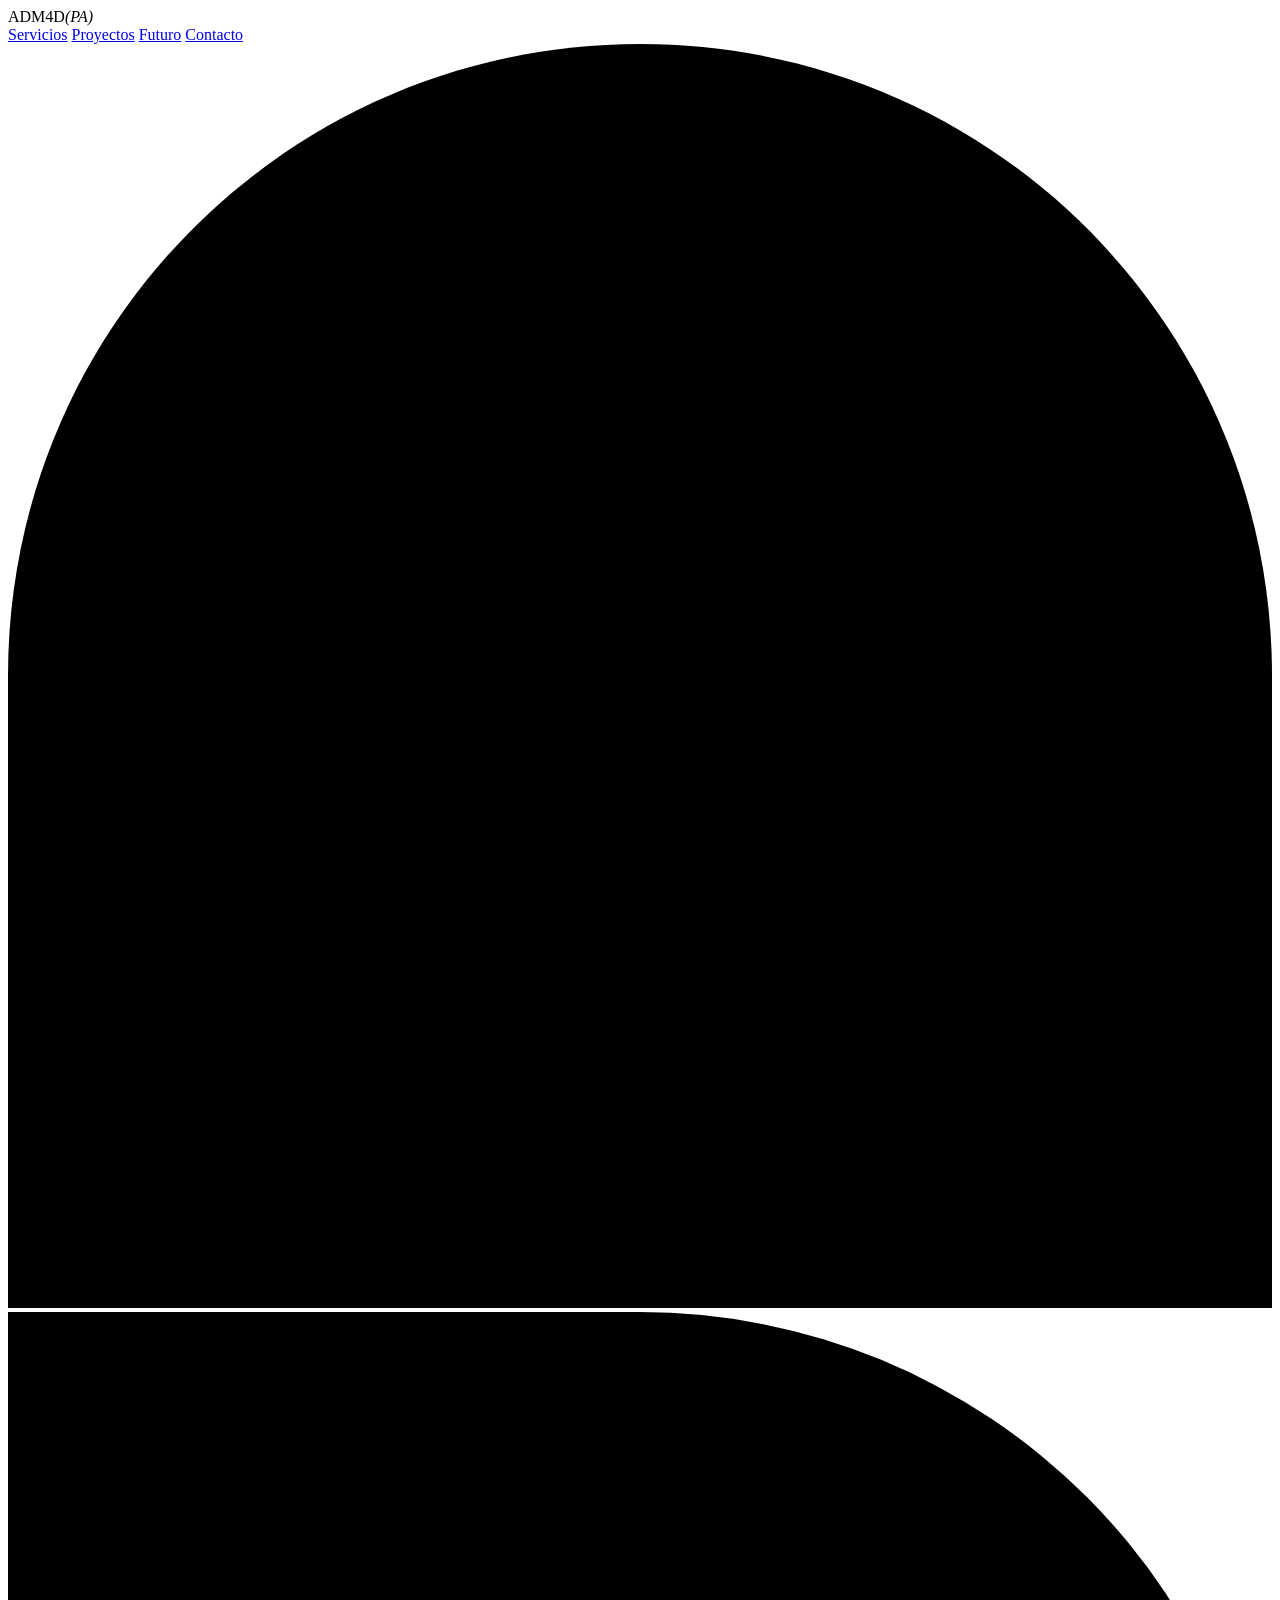
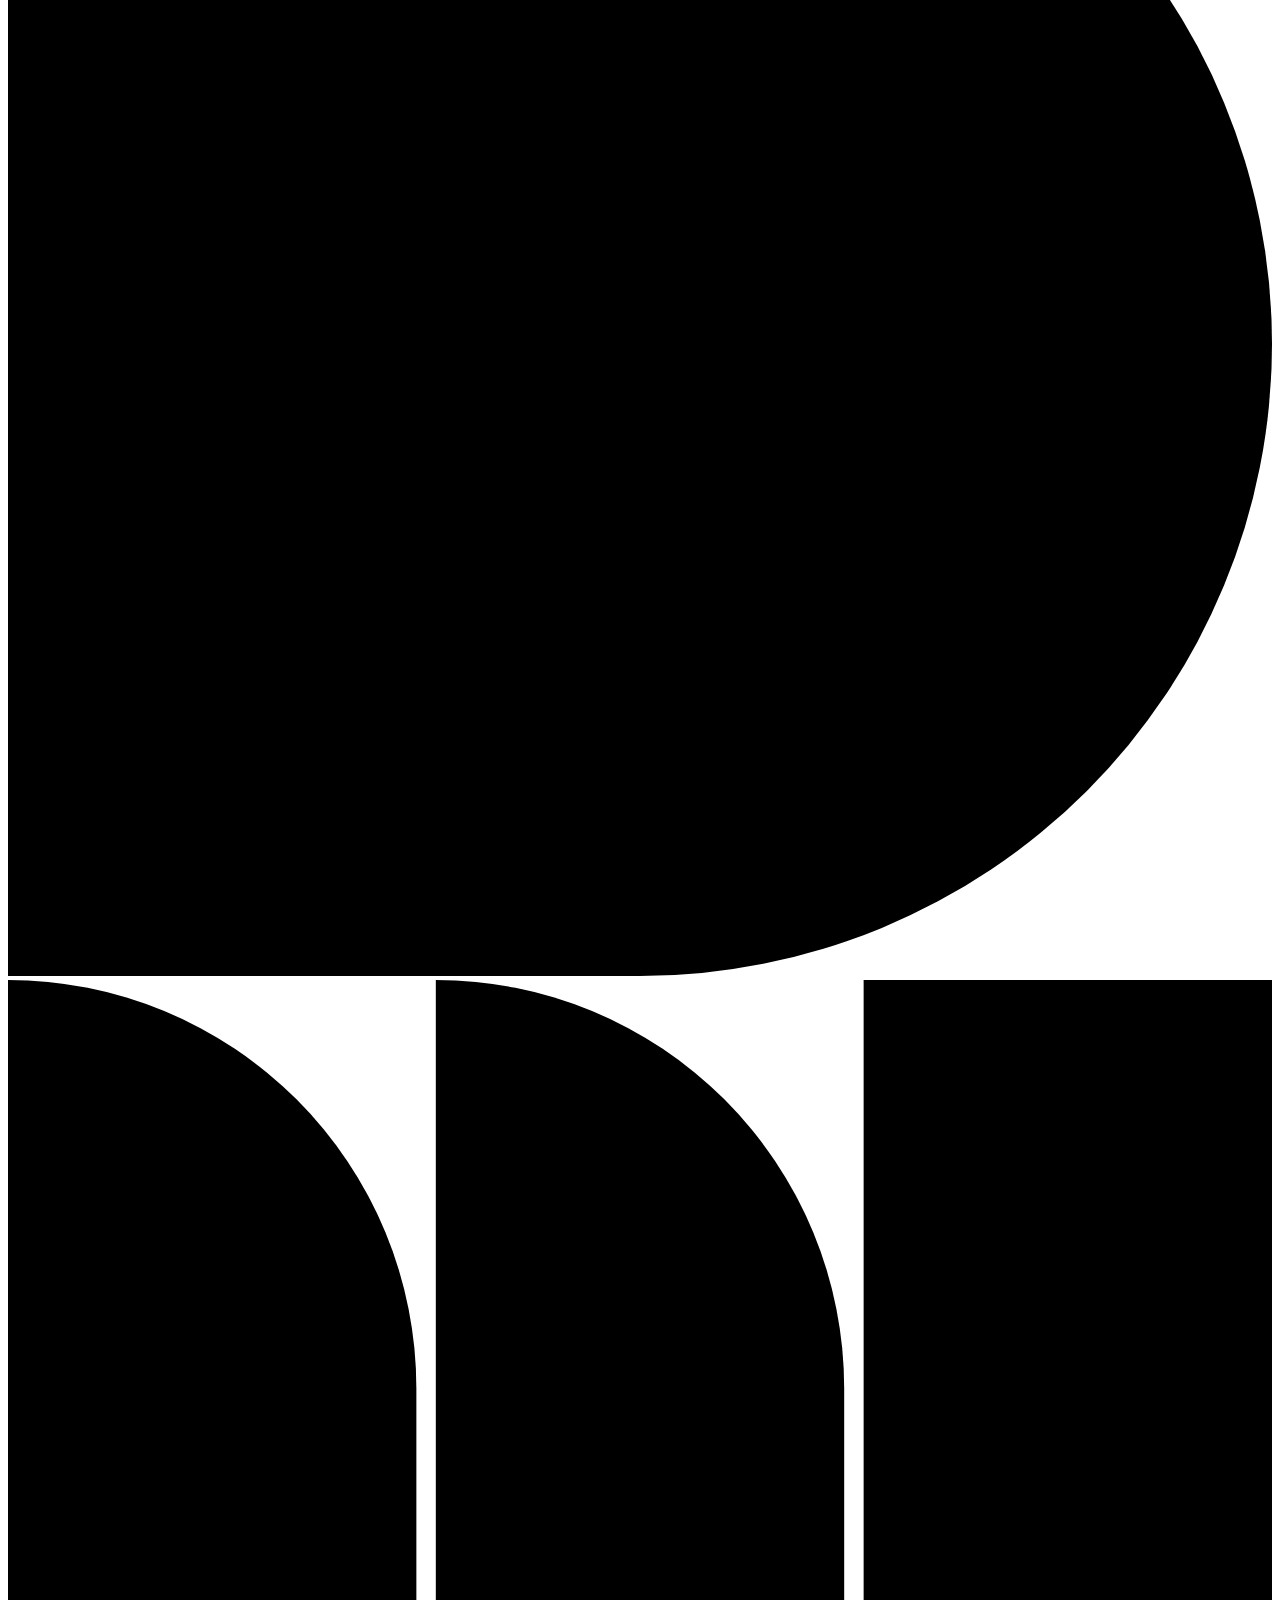
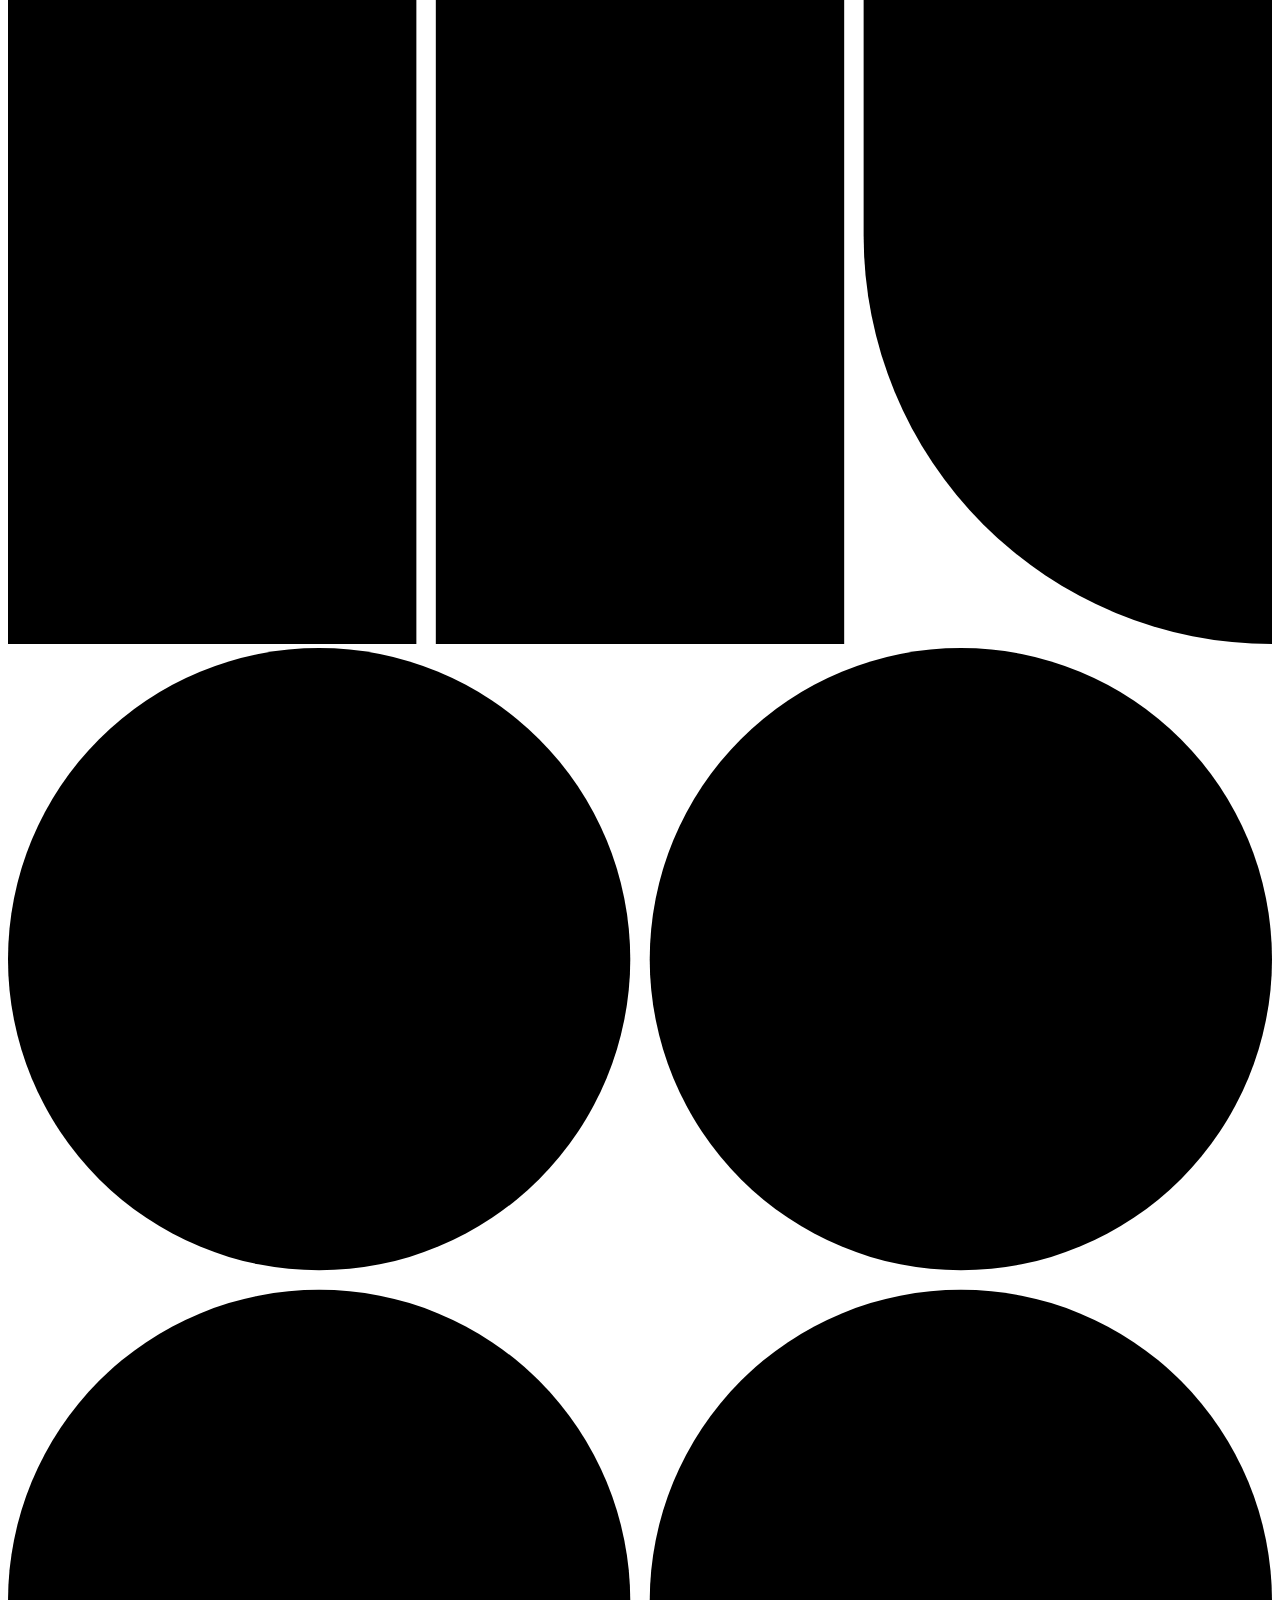
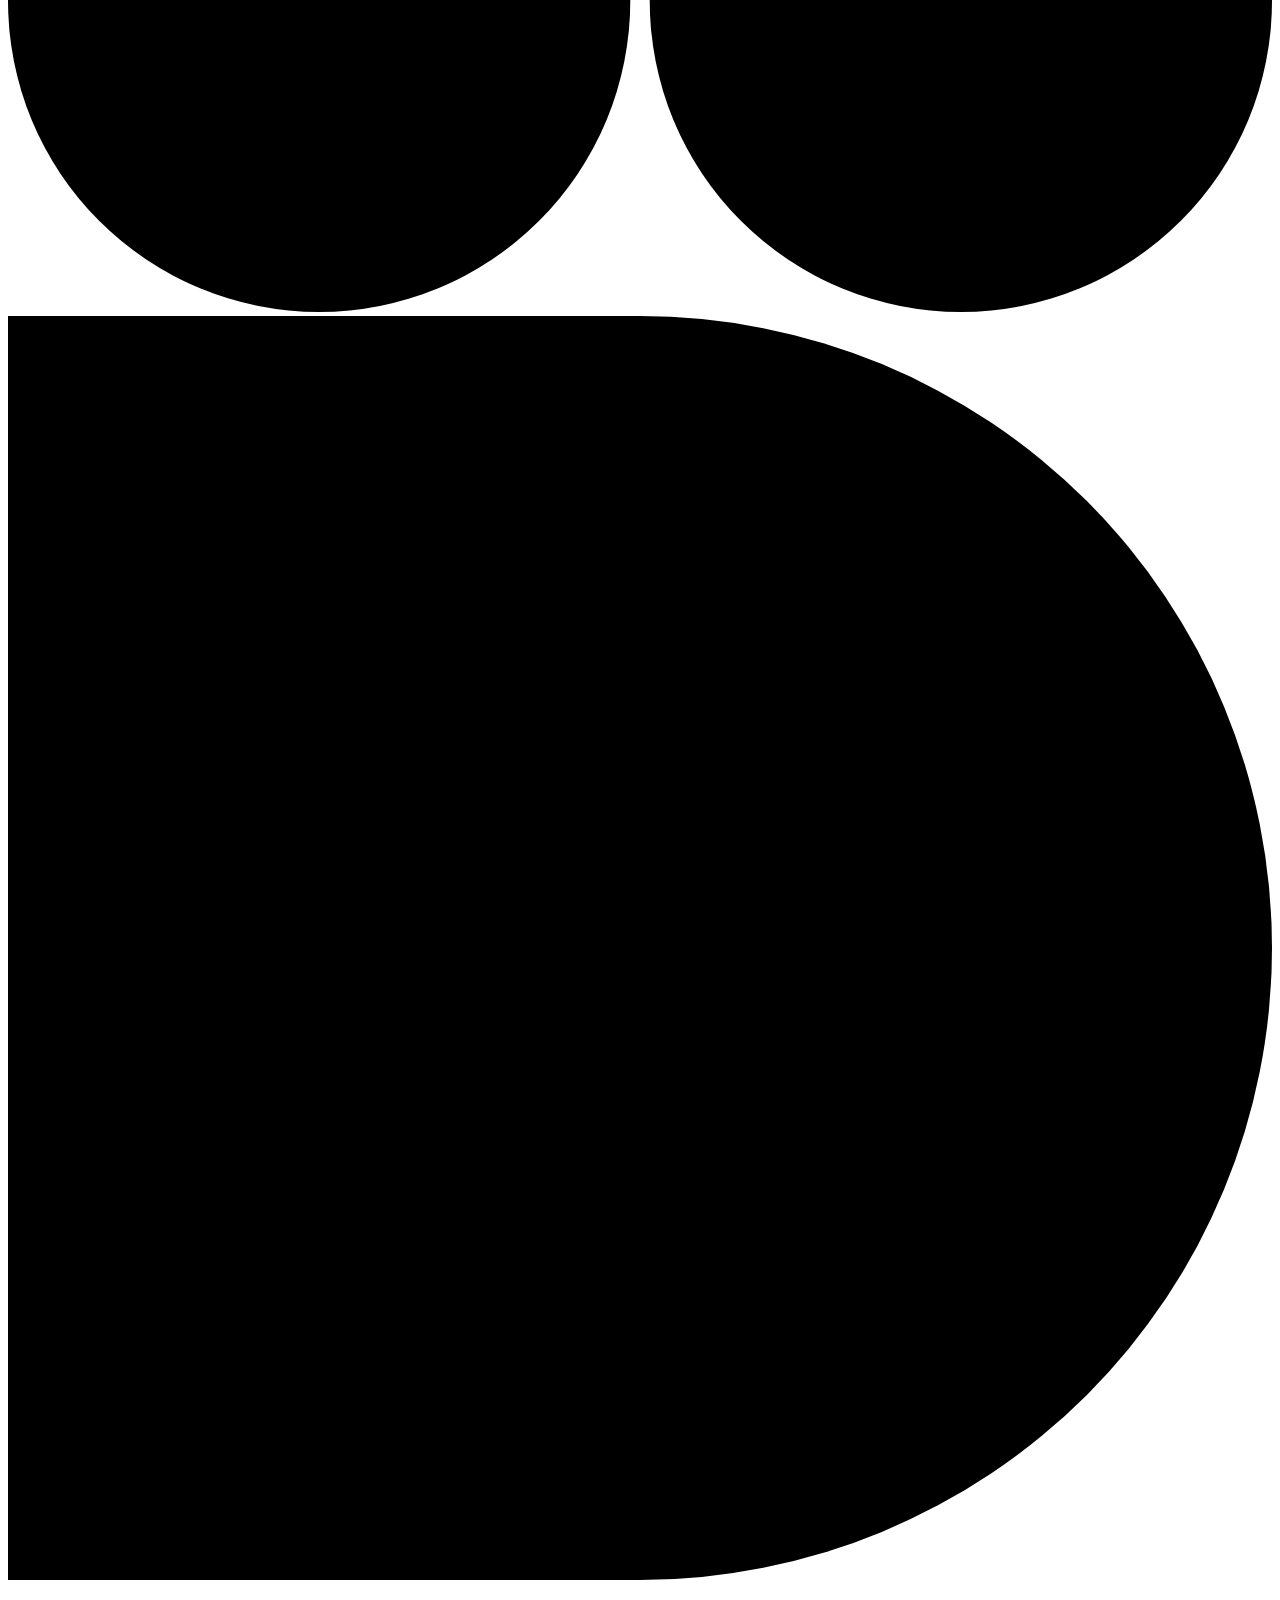
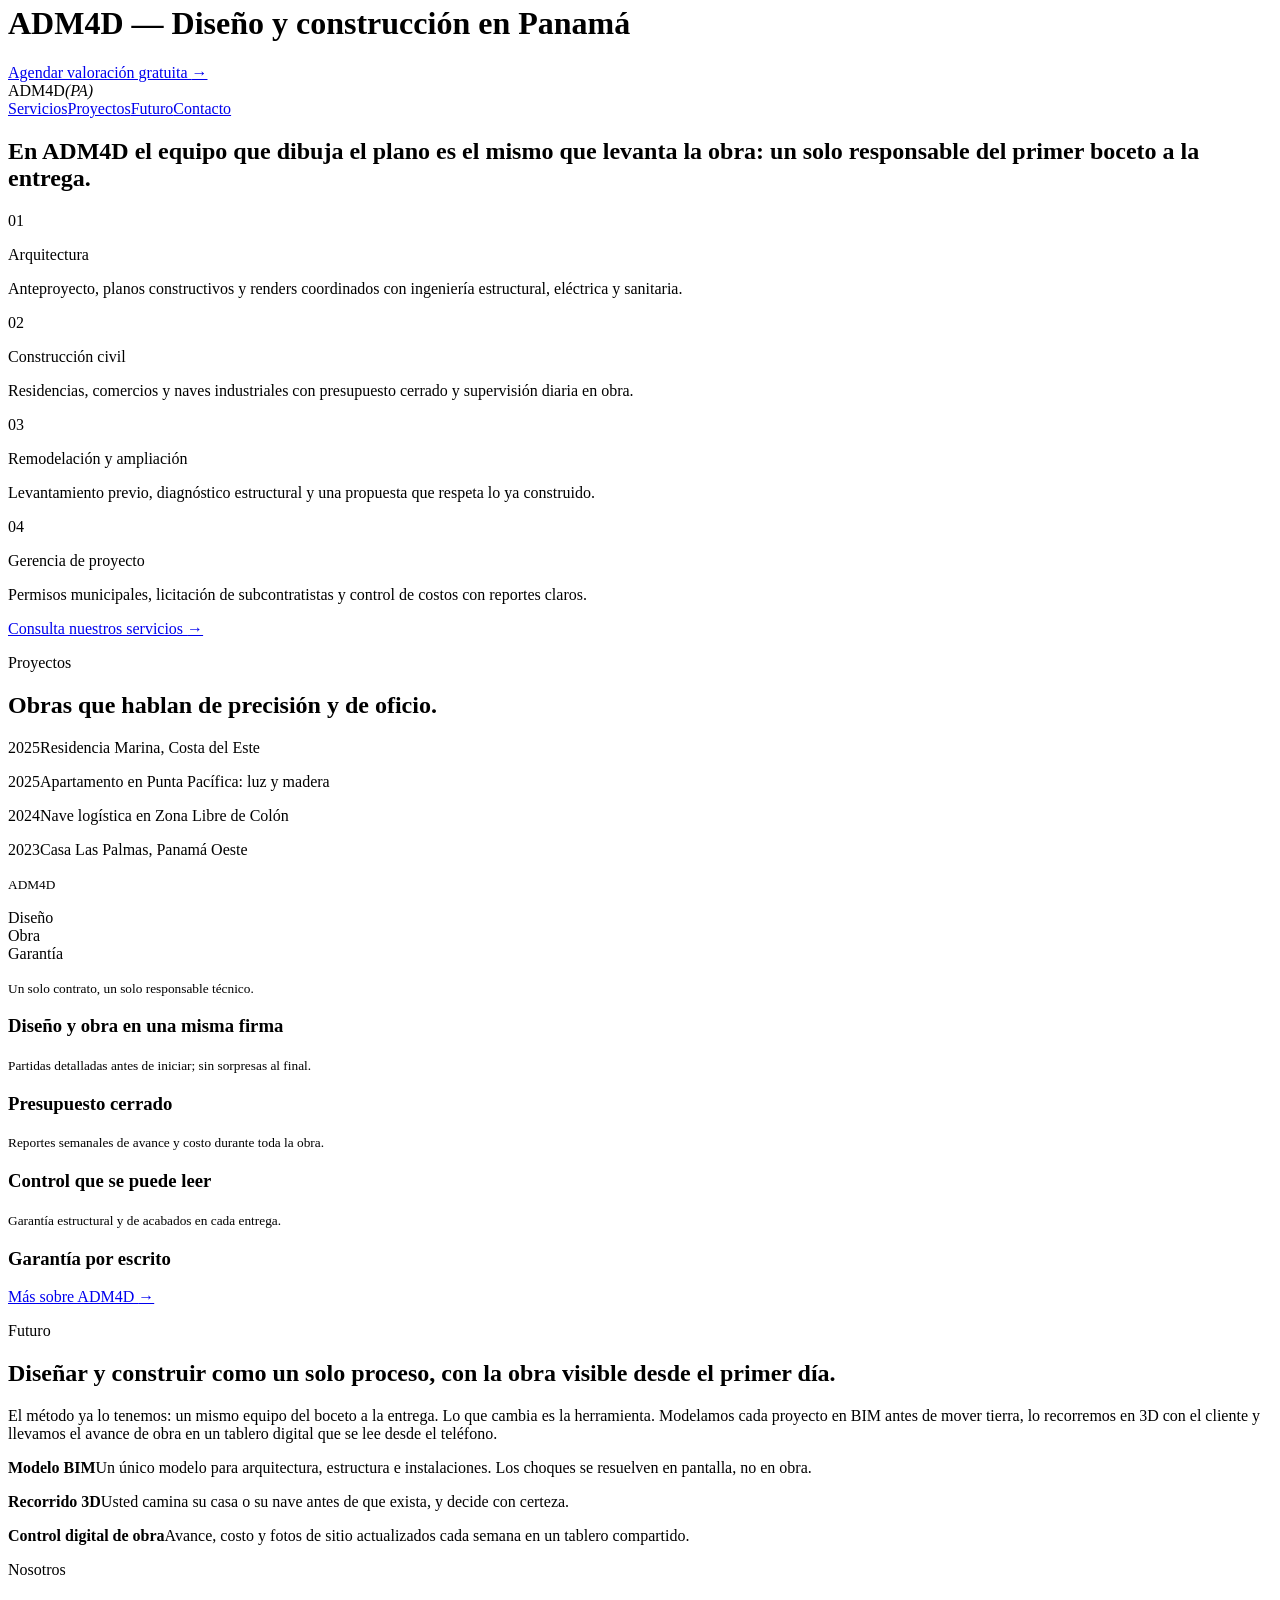
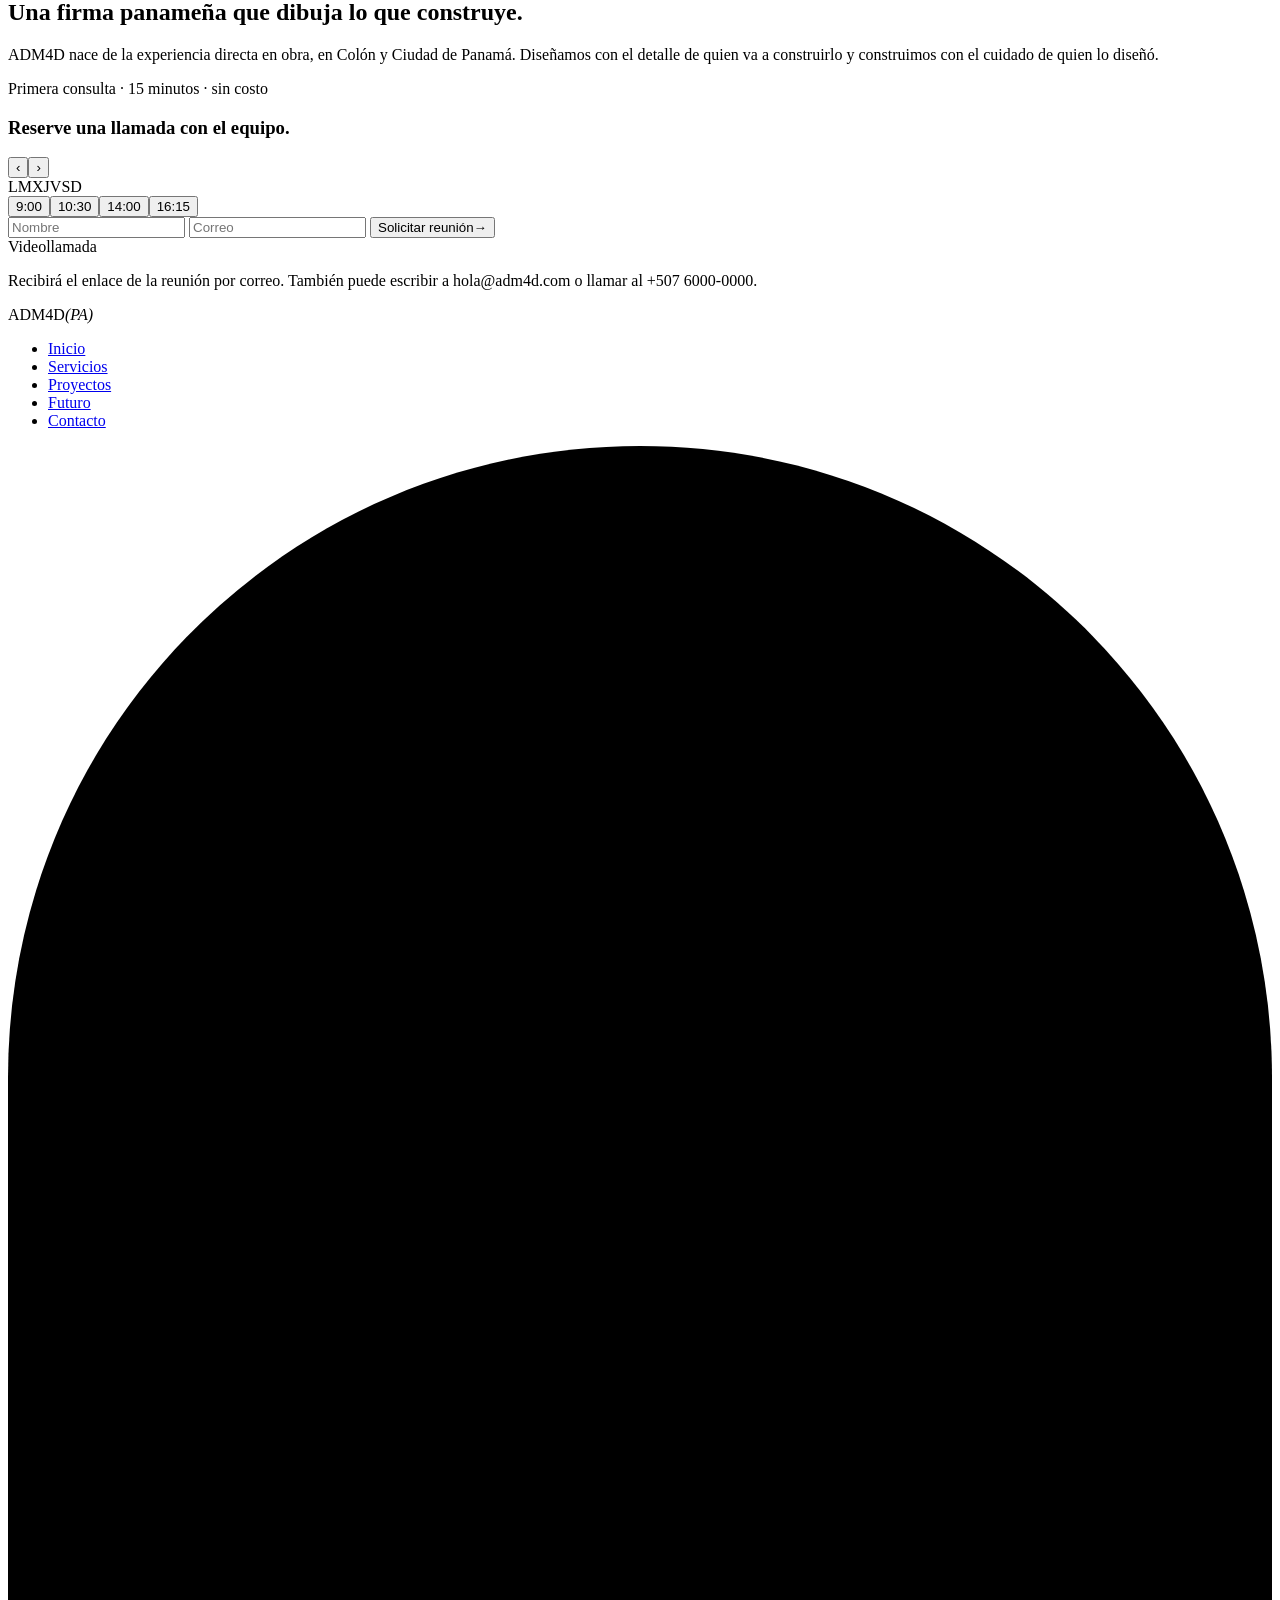
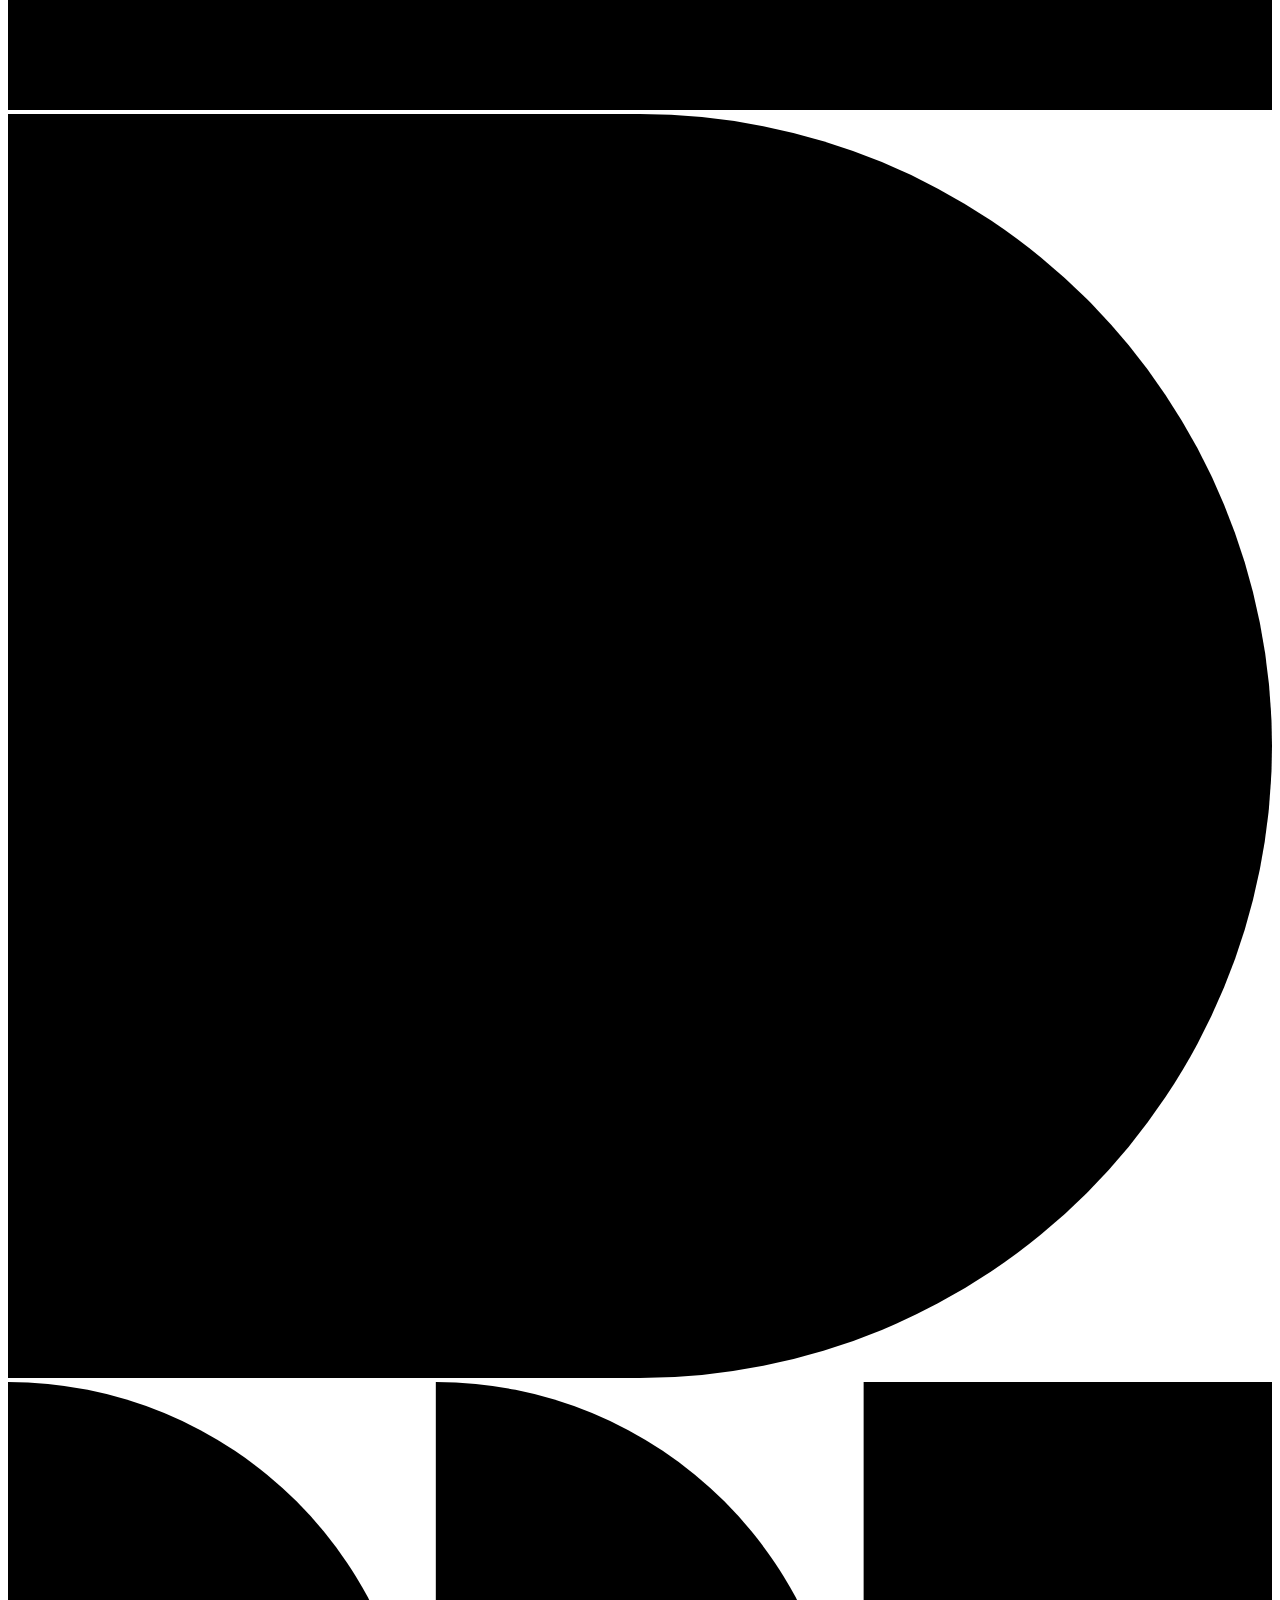
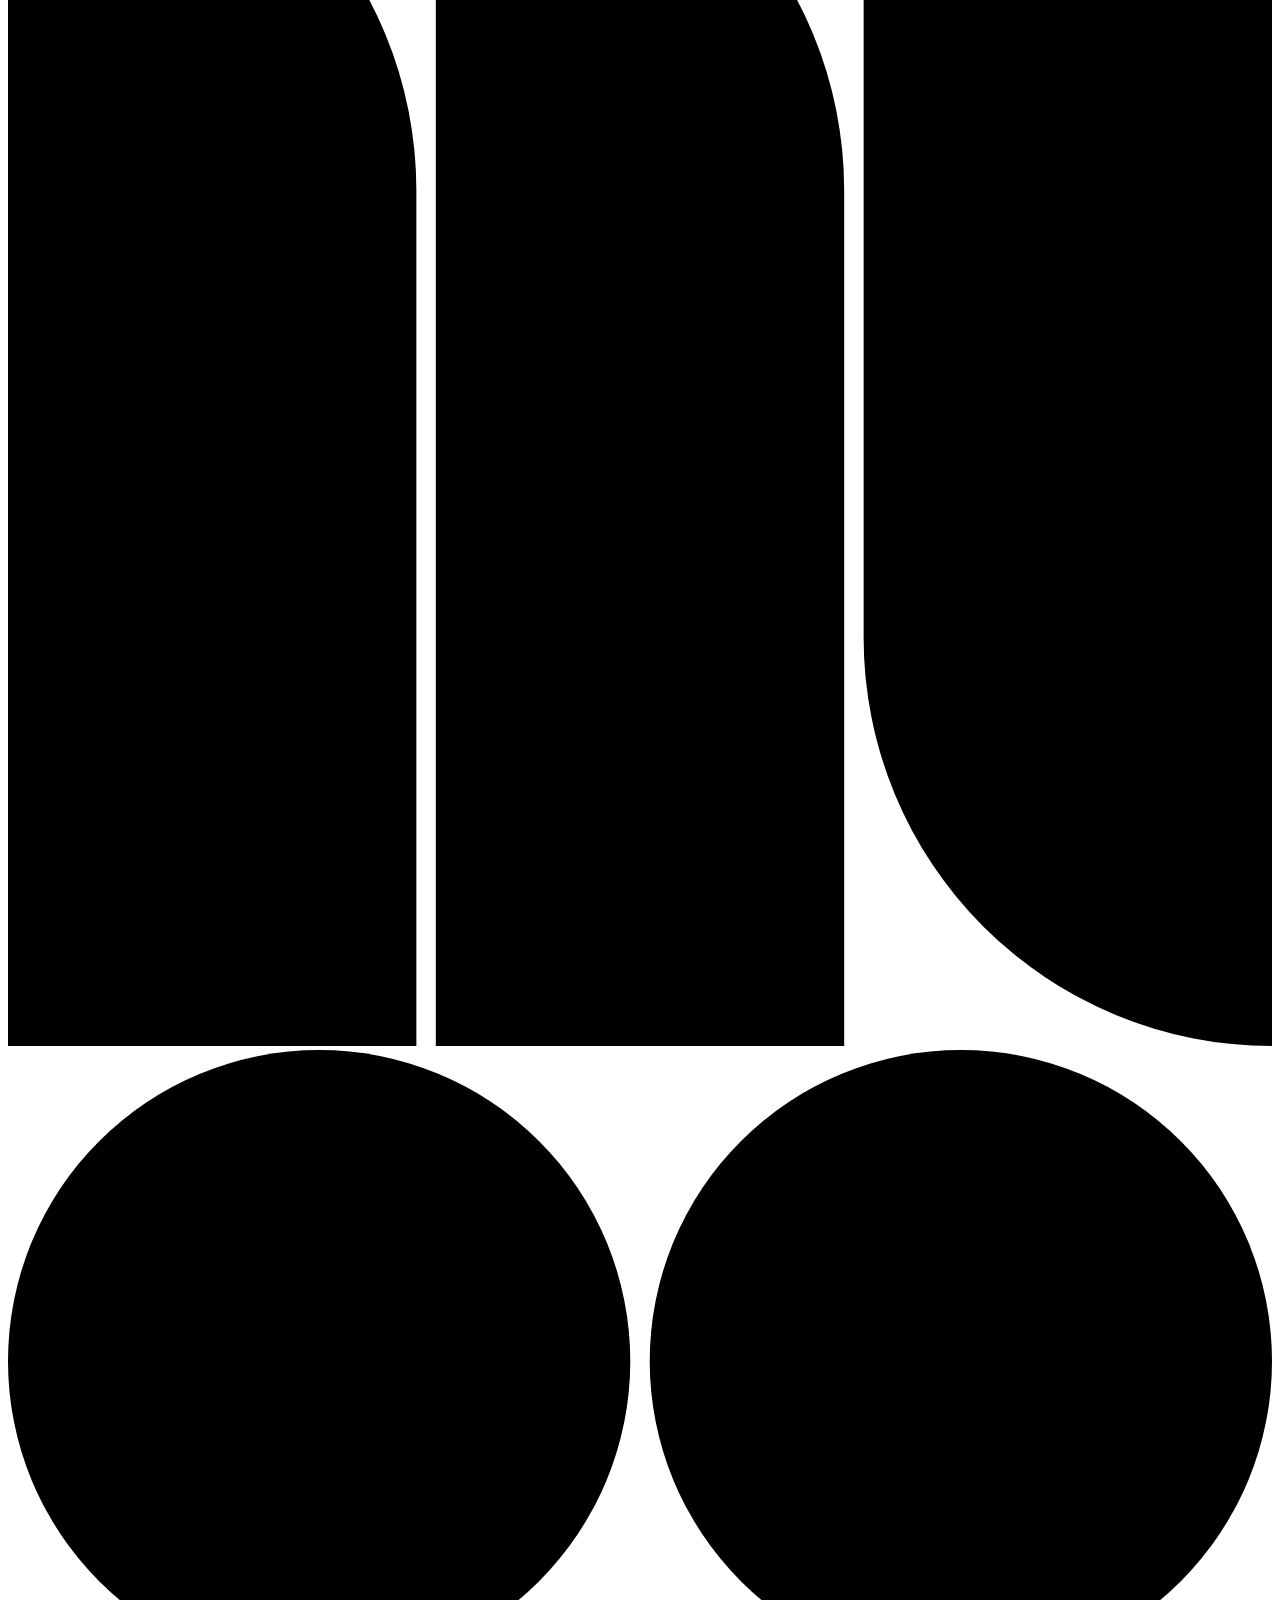
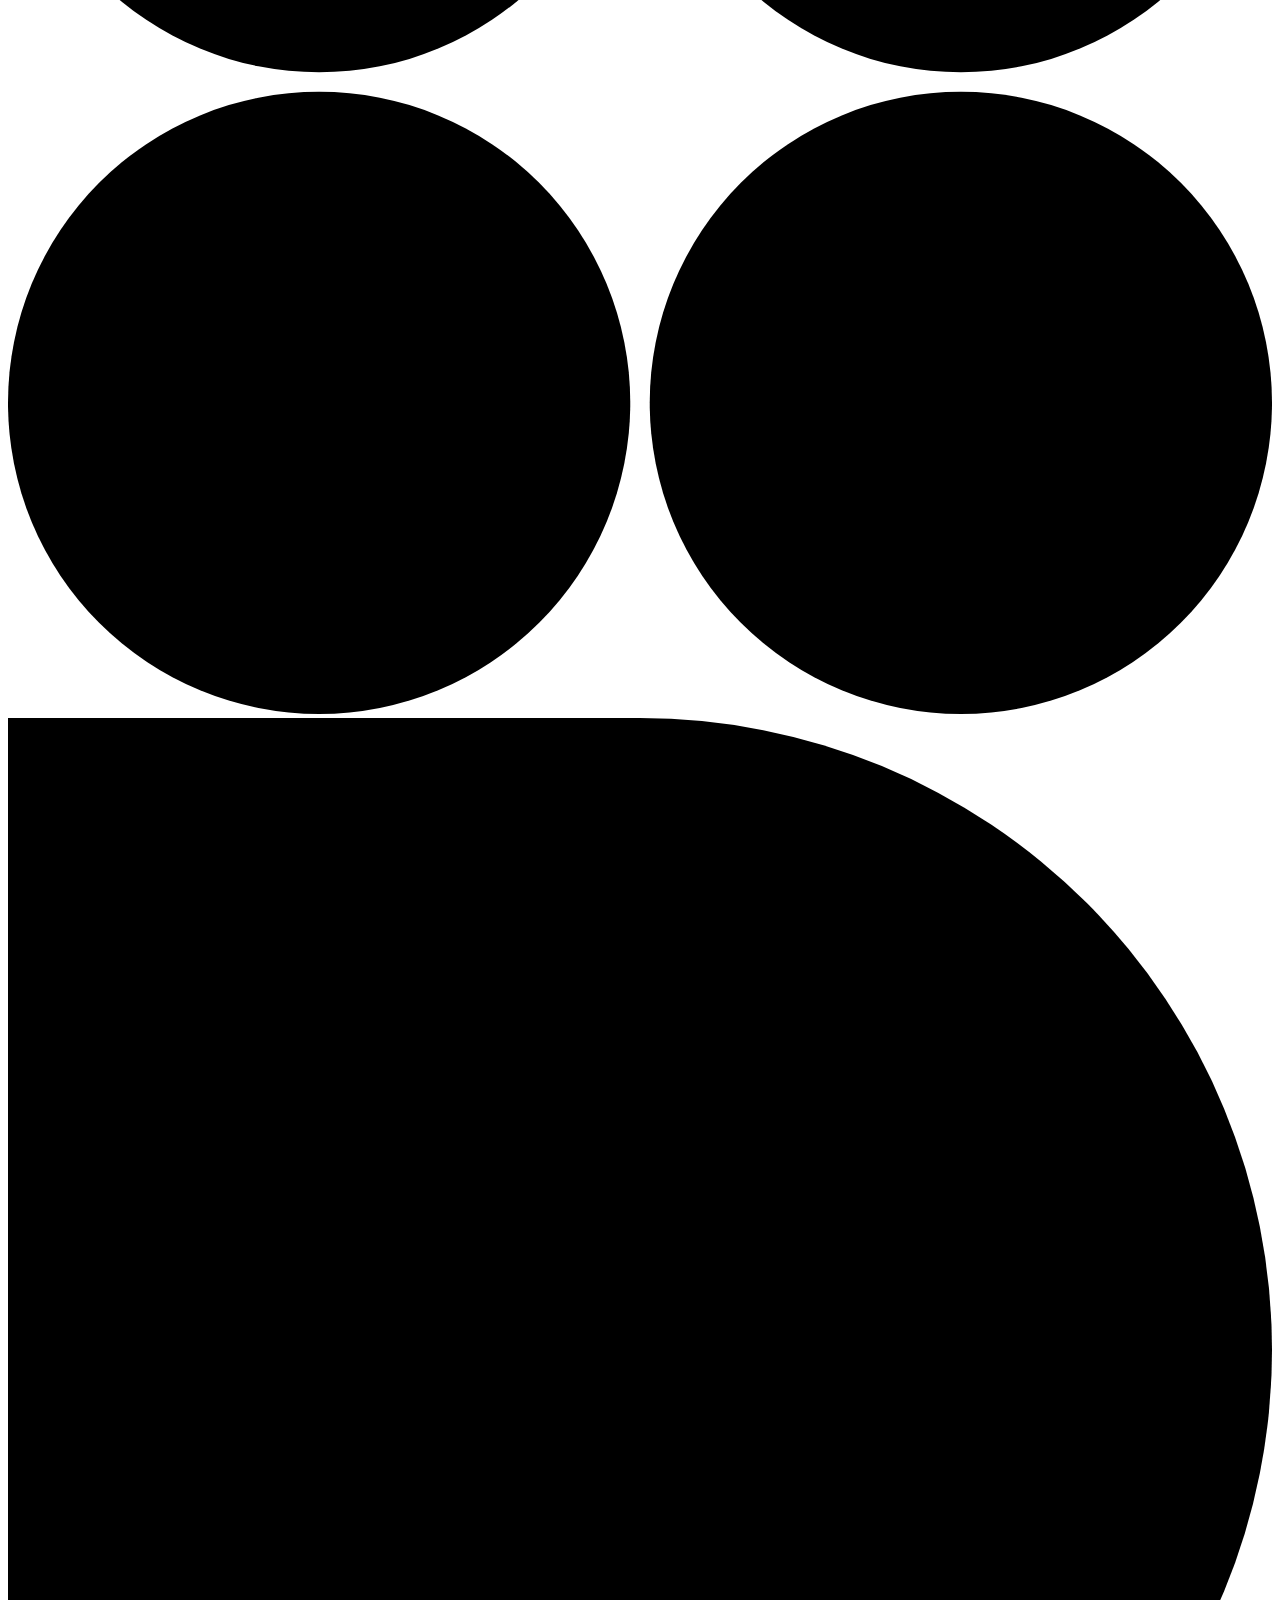
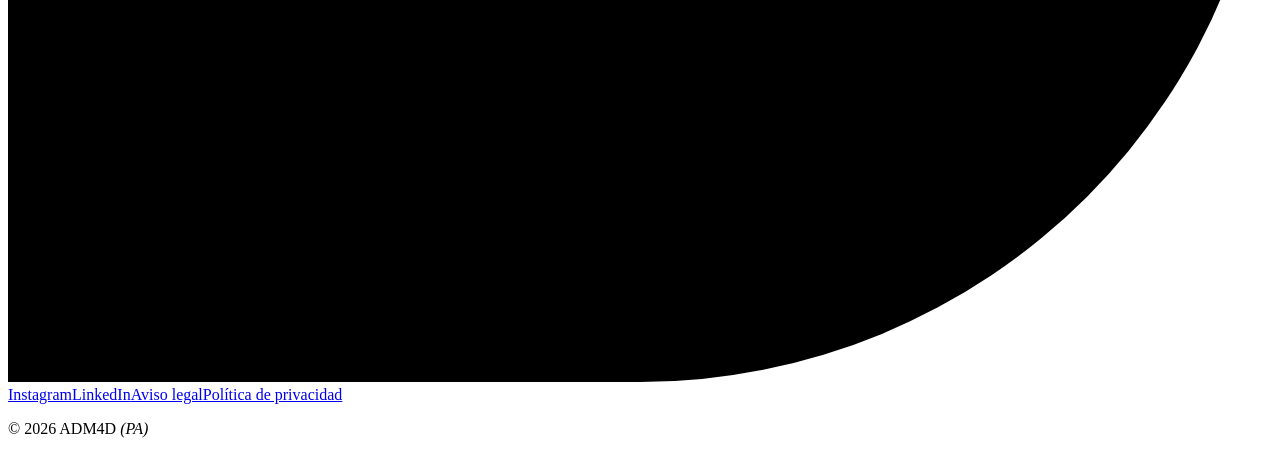
==== index.html @ 331d4391 "Add files via upload" ====
<!DOCTYPE html>
<html lang="es" data-theme="light">
<head>
<meta charset="utf-8">
<meta name="color-scheme" content="light only">
<meta name="viewport" content="width=device-width, initial-scale=1">
<title>ADM4D — Diseño y construcción en Panamá</title>
<link rel="preconnect" href="https://fonts.googleapis.com">
<link rel="preconnect" href="https://fonts.gstatic.com" crossorigin>
<link href="https://fonts.googleapis.com/css2?family=Cormorant+Garamond:wght@400;500;600&family=Instrument+Serif:ital@0;1&display=swap" rel="stylesheet">
<link rel="icon" href="assets/img/favicon.svg" type="image/svg+xml">
<meta property="og:title" content="ADM4D — Diseño y construcción en Panamá">
<meta property="og:description" content="Diseñamos y construimos residencias, comercios y naves industriales. Un solo equipo del primer boceto a la entrega.">
<meta property="og:image" content="assets/img/hero-residencia.jpg">
<meta property="og:type" content="website">
<link rel="stylesheet" href="assets/css/style.css">
</head>
<body>
<div class="page" id="top">
  <div class="rails" aria-hidden="true"><i></i><i></i><i></i><i></i><i></i></div>

  <nav class="grid nav" aria-label="Principal">
    <div class="brand">ADM4D<em>(PA)</em></div>
    <a href="#servicios">Servicios</a>
    <a href="#proyectos">Proyectos</a>
    <a href="#futuro">Futuro</a>
    <a class="last" href="#contacto">Contacto</a>
  </nav>

  <header class="hero">
    <div class="grid shapes" aria-label="ADM4D">
      <div class="cell"><svg viewBox="0 0 260 260" preserveAspectRatio="none"><path d="M0 260V130C0 58 58 0 130 0s130 58 130 130v130z"/></svg></div>
      <div class="cell"><svg viewBox="0 0 260 260" preserveAspectRatio="none"><path d="M0 0h130a130 130 0 0 1 0 260H0z"/></svg></div>
      <div class="cell"><svg viewBox="0 0 260 260" preserveAspectRatio="none"><path d="M0 0a84 84 0 0 1 84 84v176H0z"/><path d="M88 0a84 84 0 0 1 84 84v176H88z"/><path d="M176 0h84v260a84 84 0 0 1-84-84z"/></svg></div>
      <div class="cell"><svg class="dots" viewBox="0 0 260 260" preserveAspectRatio="none"><circle cx="64" cy="64" r="64"/><circle cx="196" cy="64" r="64"/><circle cx="64" cy="196" r="64"/><circle cx="196" cy="196" r="64"/></svg></div>
      <div class="cell"><svg viewBox="0 0 260 260" preserveAspectRatio="none"><path d="M0 0h130a130 130 0 0 1 0 260H0z"/></svg></div>
    </div>
    <div class="grid photos">
      <div class="cell"><div class="img" style="background-image:url('assets/img/servicio-remodelacion.jpg')"></div></div>
      <div class="cell"><div class="img" style="background-image:url('assets/img/hero-residencia.jpg')"></div><h1 class="sr">ADM4D — Diseño y construcción en Panamá</h1></div>
      <div class="cell"><div class="img" style="background-image:url('assets/img/interior-04.jpg')"></div></div>
      <div class="cell"><div class="img" style="background-image:url('assets/img/interior-02.jpg')"></div></div>
      <div class="cell"><div class="img" style="background-image:url('assets/img/proyecto-punta-pacifica.jpg')"></div><a class="cta" href="#contacto">Agendar valoración gratuita <span aria-hidden="true">→</span></a></div>
    </div>
  </header>

  <nav class="grid nav sticky" id="sticky" aria-hidden="true">
    <div class="brand">ADM4D<em>(PA)</em></div><a href="#servicios">Servicios</a><a href="#proyectos">Proyectos</a><a href="#futuro">Futuro</a><a class="last" href="#contacto">Contacto</a>
  </nav>

  <section class="section" id="servicios">
    <div class="grid">
      <h2 style="grid-column:2/5">En ADM4D el equipo que dibuja el plano es el mismo que levanta la obra: un solo responsable del primer boceto a la entrega.</h2>
    </div>
    <div class="grid services">
      <div class="svc" style="grid-column:2/3"><p class="n">01</p><p class="t">Arquitectura</p><div class="img" style="background-image:url('assets/img/servicio-arquitectura.jpg')"></div><p>Anteproyecto, planos constructivos y renders coordinados con ingeniería estructural, eléctrica y sanitaria.</p></div>
      <div class="svc"><p class="n">02</p><p class="t">Construcción civil</p><div class="img" style="background-image:url('assets/img/servicio-construccion.jpg')"></div><p>Residencias, comercios y naves industriales con presupuesto cerrado y supervisión diaria en obra.</p></div>
      <div class="svc"><p class="n">03</p><p class="t">Remodelación y ampliación</p><div class="img" style="background-image:url('assets/img/servicio-remodelacion.jpg')"></div><p>Levantamiento previo, diagnóstico estructural y una propuesta que respeta lo ya construido.</p></div>
      <div class="svc"><p class="n">04</p><p class="t">Gerencia de proyecto</p><div class="img" style="background-image:url('assets/img/servicio-gerencia.jpg')"></div><p>Permisos municipales, licitación de subcontratistas y control de costos con reportes claros.</p></div>
    </div>
    <div class="grid"><a class="more" href="#contacto">Consulta nuestros servicios <span aria-hidden="true">→</span></a></div>
  </section>
  <section class="section" id="proyectos">
    <div class="grid"><p class="label" style="grid-column:2/3">Proyectos</p></div>
    <div class="grid"><h2 style="grid-column:2/5">Obras que hablan de precisión y de oficio.</h2></div>
    <div class="grid" style="margin-top:var(--gap)">
      <div class="proj" style="grid-column:2/3"><div class="img" style="background-image:url('assets/img/proyecto-residencia-marina.jpg')"></div><p class="cap"><span class="y">2025</span><span>Residencia Marina, Costa del Este</span></p></div>
      <div class="proj"><div class="img" style="background-image:url('assets/img/proyecto-punta-pacifica.jpg')"></div><p class="cap"><span class="y">2025</span><span>Apartamento en Punta Pacífica: luz y madera</span></p></div>
      <div class="proj"><div class="img" style="background-image:url('assets/img/proyecto-nave-colon.jpg')"></div><p class="cap"><span class="y">2024</span><span>Nave logística en Zona Libre de Colón</span></p></div>
      <div class="proj"><div class="img" style="background-image:url('assets/img/proyecto-casa-las-palmas.jpg')"></div><p class="cap"><span class="y">2023</span><span>Casa Las Palmas, Panamá Oeste</span></p></div>
    </div>
  </section>

  <section class="band" aria-label="Valores">
    <div class="bg" style="background-image:url('assets/img/banda-valores.jpg')"></div>
    <div class="grid"><i style="grid-column:1"></i><i style="grid-column:2"></i><i style="grid-column:3"></i><i style="grid-column:4"></i><i style="grid-column:5"></i><div class="frame"><div><small>ADM4D</small><p>Diseño<br>Obra<br>Garantía</p></div></div></div>
  </section>

  <section class="values">
    <div class="row"><div class="v" style="grid-column:1/2"><small>Un solo contrato, un solo responsable técnico.</small><h3>Diseño y obra en una misma firma</h3></div></div>
    <div class="row"><div class="v" style="grid-column:2/3"><small>Partidas detalladas antes de iniciar; sin sorpresas al final.</small><h3>Presupuesto cerrado</h3></div></div>
    <div class="row"><div class="v" style="grid-column:3/4"><small>Reportes semanales de avance y costo durante toda la obra.</small><h3>Control que se puede leer</h3></div></div>
    <div class="row"><div class="v" style="grid-column:4/5"><small>Garantía estructural y de acabados en cada entrega.</small><h3>Garantía por escrito</h3></div></div>
    <div class="grid"><a class="more" href="#nosotros">Más sobre ADM4D <span aria-hidden="true">→</span></a></div>
  </section>

  <section class="section future" id="futuro">
    <div class="grid"><p class="label" style="grid-column:2/3">Futuro</p></div>
    <div class="grid"><h2 style="grid-column:2/5">Diseñar y construir como un solo proceso, con la obra visible desde el primer día.</h2></div>
    <div class="grid">
      <p class="lead">El método ya lo tenemos: un mismo equipo del boceto a la entrega. Lo que cambia es la herramienta. Modelamos cada proyecto en BIM antes de mover tierra, lo recorremos en 3D con el cliente y llevamos el avance de obra en un tablero digital que se lee desde el teléfono.</p>
      <div class="facts">
        <p><b>Modelo BIM</b>Un único modelo para arquitectura, estructura e instalaciones. Los choques se resuelven en pantalla, no en obra.</p>
        <p><b>Recorrido 3D</b>Usted camina su casa o su nave antes de que exista, y decide con certeza.</p>
        <p><b>Control digital de obra</b>Avance, costo y fotos de sitio actualizados cada semana en un tablero compartido.</p>
      </div>
      <div class="wide" style="background-image:url('assets/img/servicio-gerencia.jpg')"><i></i></div>
    </div>
  </section>

  <section class="section about" id="nosotros">
    <div class="grid"><p class="label" style="grid-column:1/2">Nosotros</p></div>
    <div class="grid">
      <h2>Una firma panameña que dibuja lo que construye.</h2>
      <p class="lead">ADM4D nace de la experiencia directa en obra, en Colón y Ciudad de Panamá. Diseñamos con el detalle de quien va a construirlo y construimos con el cuidado de quien lo diseñó.</p>
      <div class="card" id="contacto">
        <p class="d">Primera consulta · 15 minutos · sin costo</p>
        <h3>Reserve una llamada con el equipo.</h3>
        <div class="cal">
          <div class="mh"><button type="button" id="prev" aria-label="Mes anterior">‹</button><b id="mname"></b><button type="button" id="next" aria-label="Mes siguiente">›</button></div>
          <div class="dow"><span>L</span><span>M</span><span>X</span><span>J</span><span>V</span><span>S</span><span>D</span></div>
          <div class="days" id="days"></div>
        </div>
        <div class="slots" id="slots"><button type="button">9:00</button><button type="button">10:30</button><button type="button">14:00</button><button type="button">16:15</button></div>
        <form class="book" id="book" novalidate>
          <input name="n" placeholder="Nombre" required autocomplete="name">
          <input name="e" type="email" placeholder="Correo" required autocomplete="email">
          <button class="go" type="submit"><span>Solicitar reunión</span><span aria-hidden="true">→</span></button>
        </form>
        <span class="tag">Videollamada</span>
        <p class="note">Recibirá el enlace de la reunión por correo. También puede escribir a hola@adm4d.com o llamar al +507 6000-0000.</p>
      </div>
    </div>
  </section>

  <footer class="grid">
    <p class="brand">ADM4D<em>(PA)</em></p>
    <ul class="links"><li><a href="#top">Inicio</a></li><li><a href="#servicios">Servicios</a></li><li><a href="#proyectos">Proyectos</a></li><li><a href="#futuro">Futuro</a></li><li><a href="#contacto">Contacto</a></li></ul>
    <div class="mark" aria-hidden="true">
      <div><svg viewBox="0 0 260 260" preserveAspectRatio="none"><path d="M0 260V130C0 58 58 0 130 0s130 58 130 130v130z"/></svg></div>
      <div><svg viewBox="0 0 260 260" preserveAspectRatio="none"><path d="M0 0h130a130 130 0 0 1 0 260H0z"/></svg></div>
      <div><svg viewBox="0 0 260 260" preserveAspectRatio="none"><path d="M0 0a84 84 0 0 1 84 84v176H0z"/><path d="M88 0a84 84 0 0 1 84 84v176H88z"/><path d="M176 0h84v260a84 84 0 0 1-84-84z"/></svg></div>
      <div><svg viewBox="0 0 260 260" preserveAspectRatio="none"><circle cx="64" cy="64" r="64"/><circle cx="196" cy="64" r="64"/><circle cx="64" cy="196" r="64"/><circle cx="196" cy="196" r="64"/></svg></div>
      <div><svg viewBox="0 0 260 260" preserveAspectRatio="none"><path d="M0 0h130a130 130 0 0 1 0 260H0z"/></svg></div>
      <div></div>
    </div>
    <div class="meta"><a href="#">Instagram</a><a href="#">LinkedIn</a><a href="#">Aviso legal</a><a href="#">Política de privacidad</a></div>
    <p class="copy">© 2026 ADM4D <em>(PA)</em></p>
  </footer>


</div>
<script src="assets/js/main.js"></script>
</body>
</html>
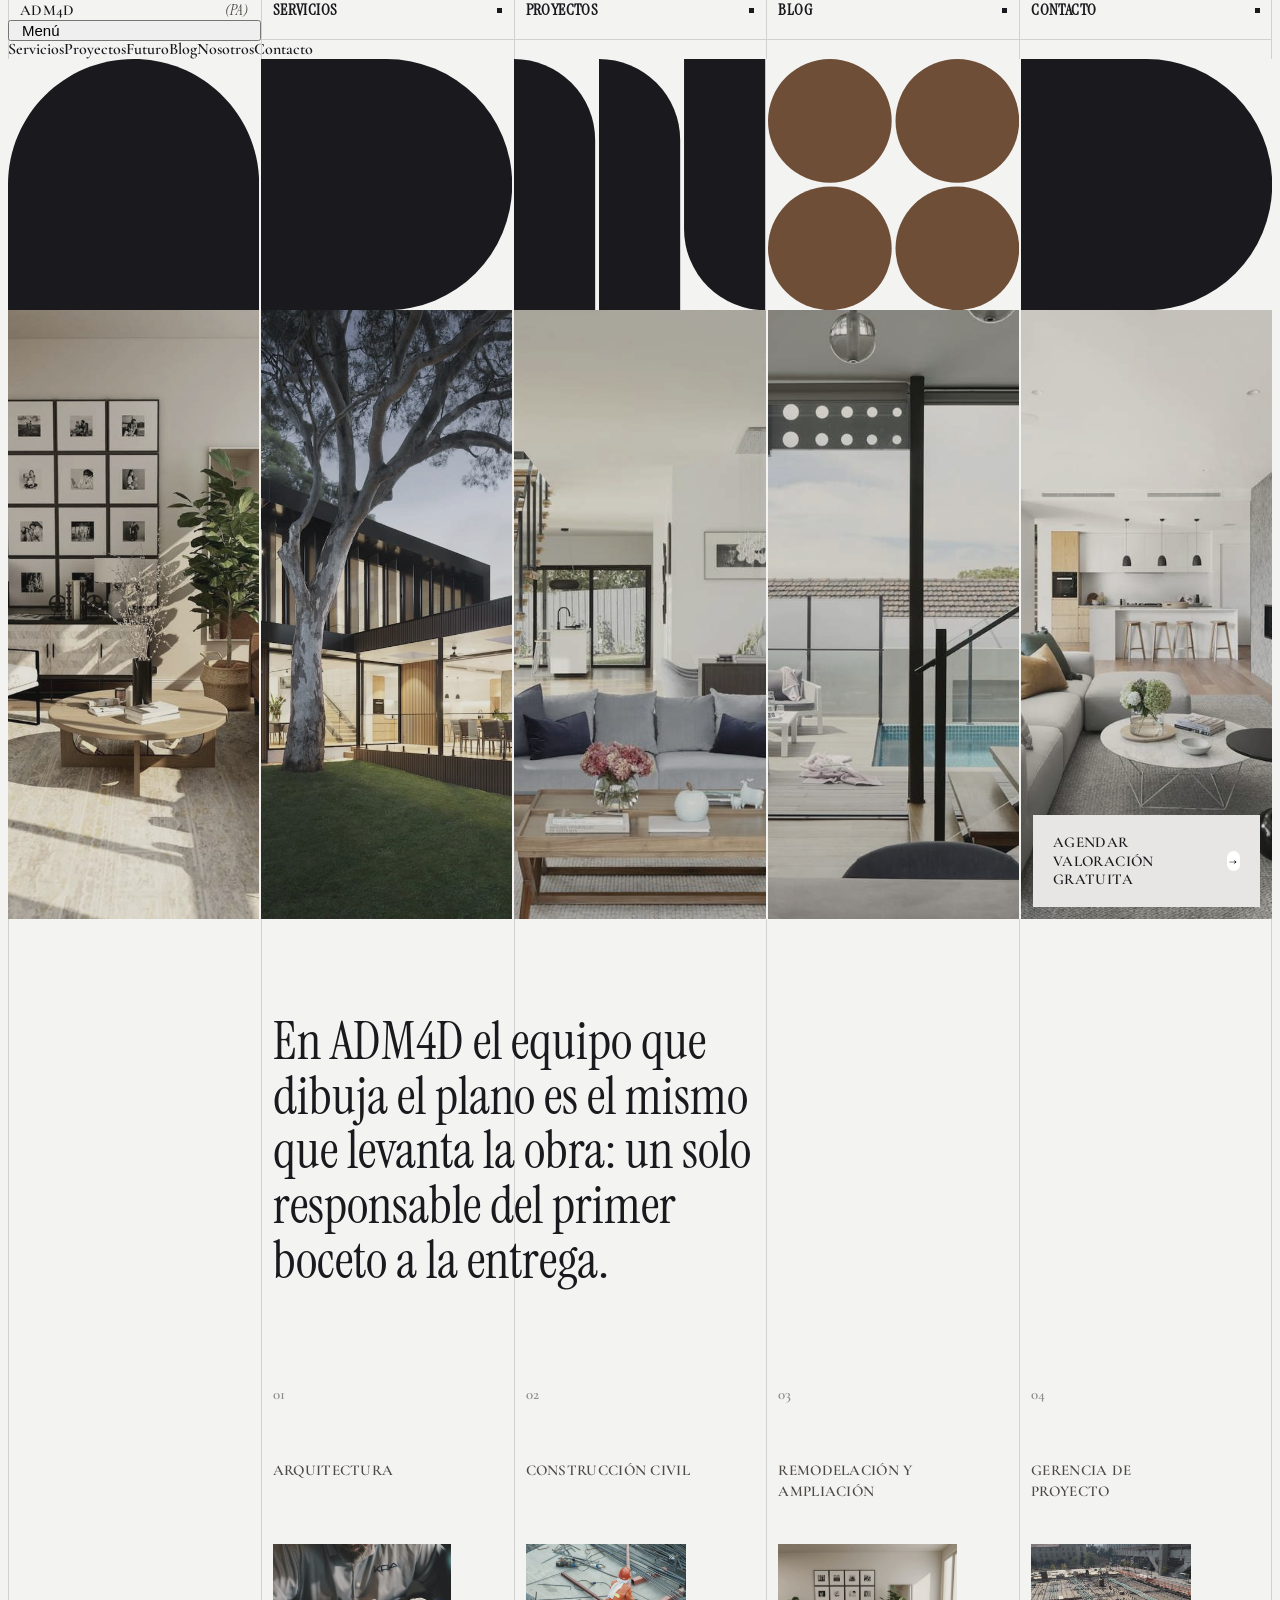
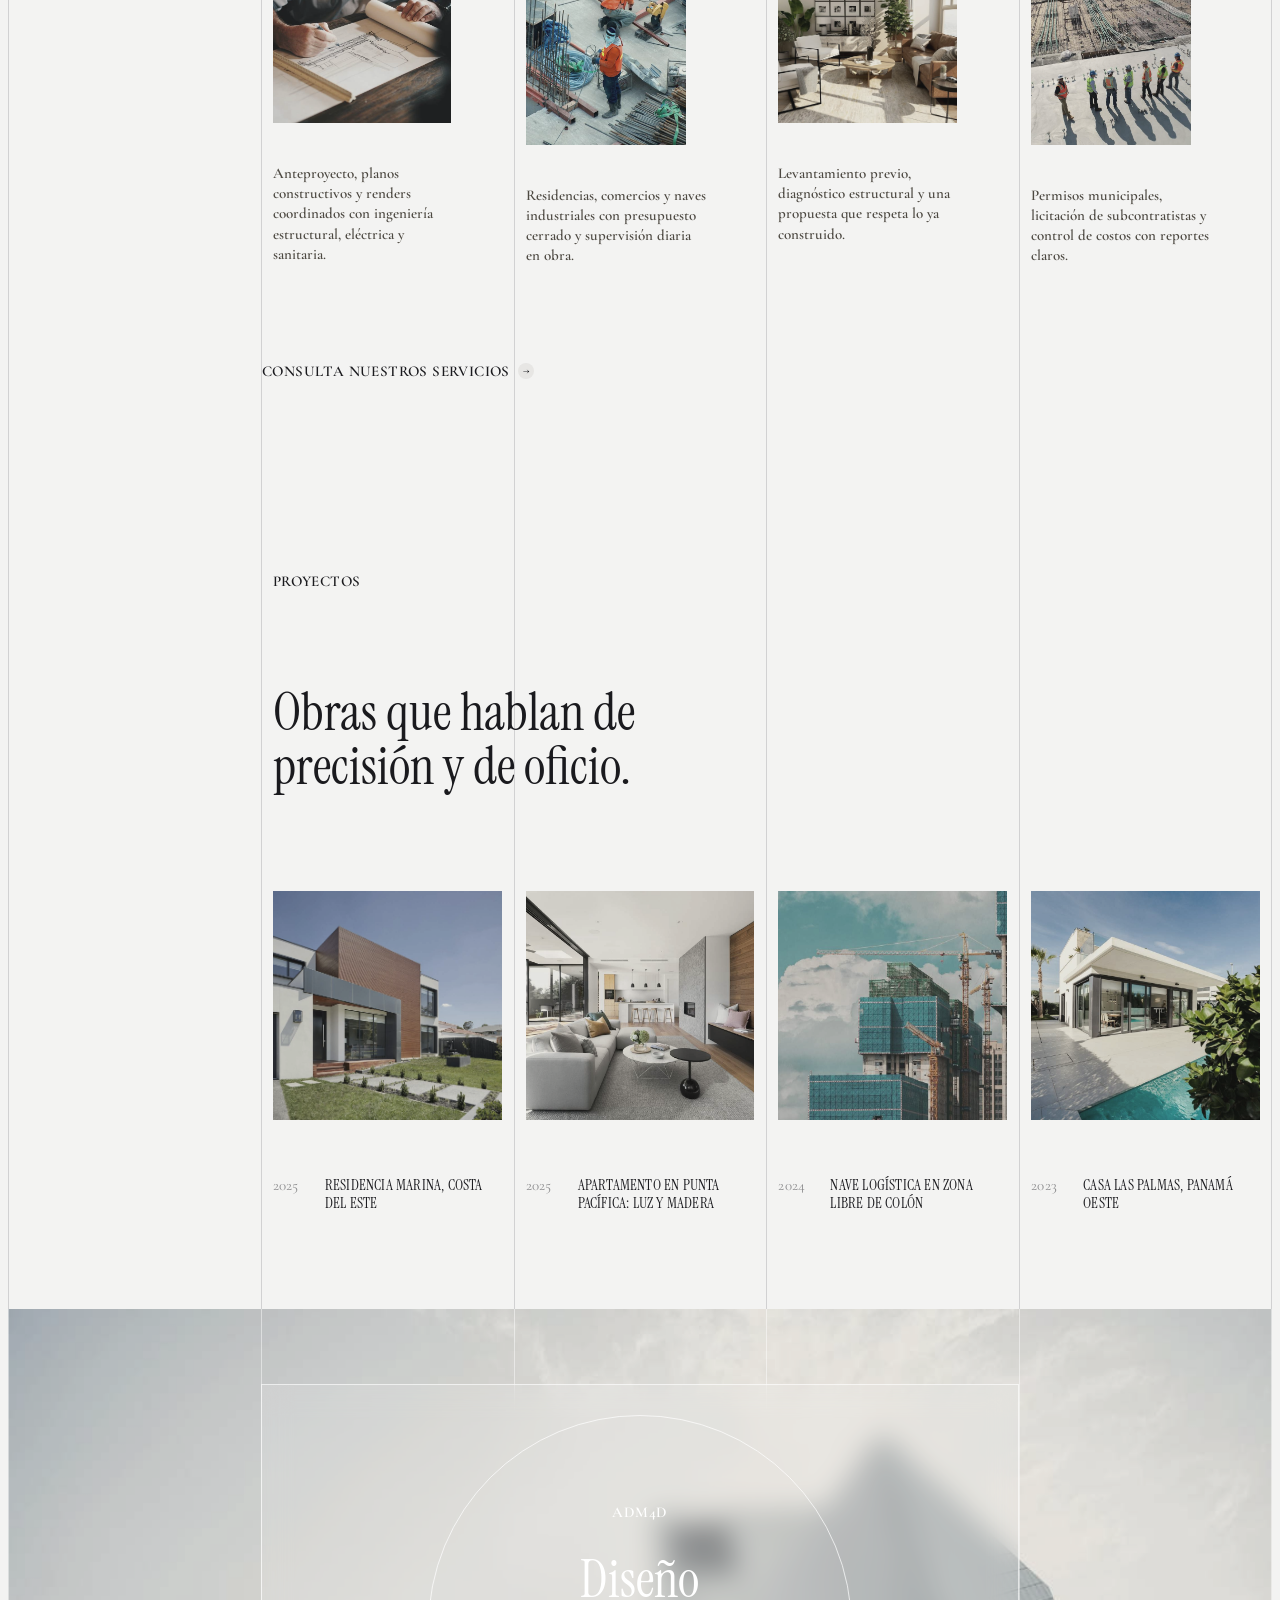
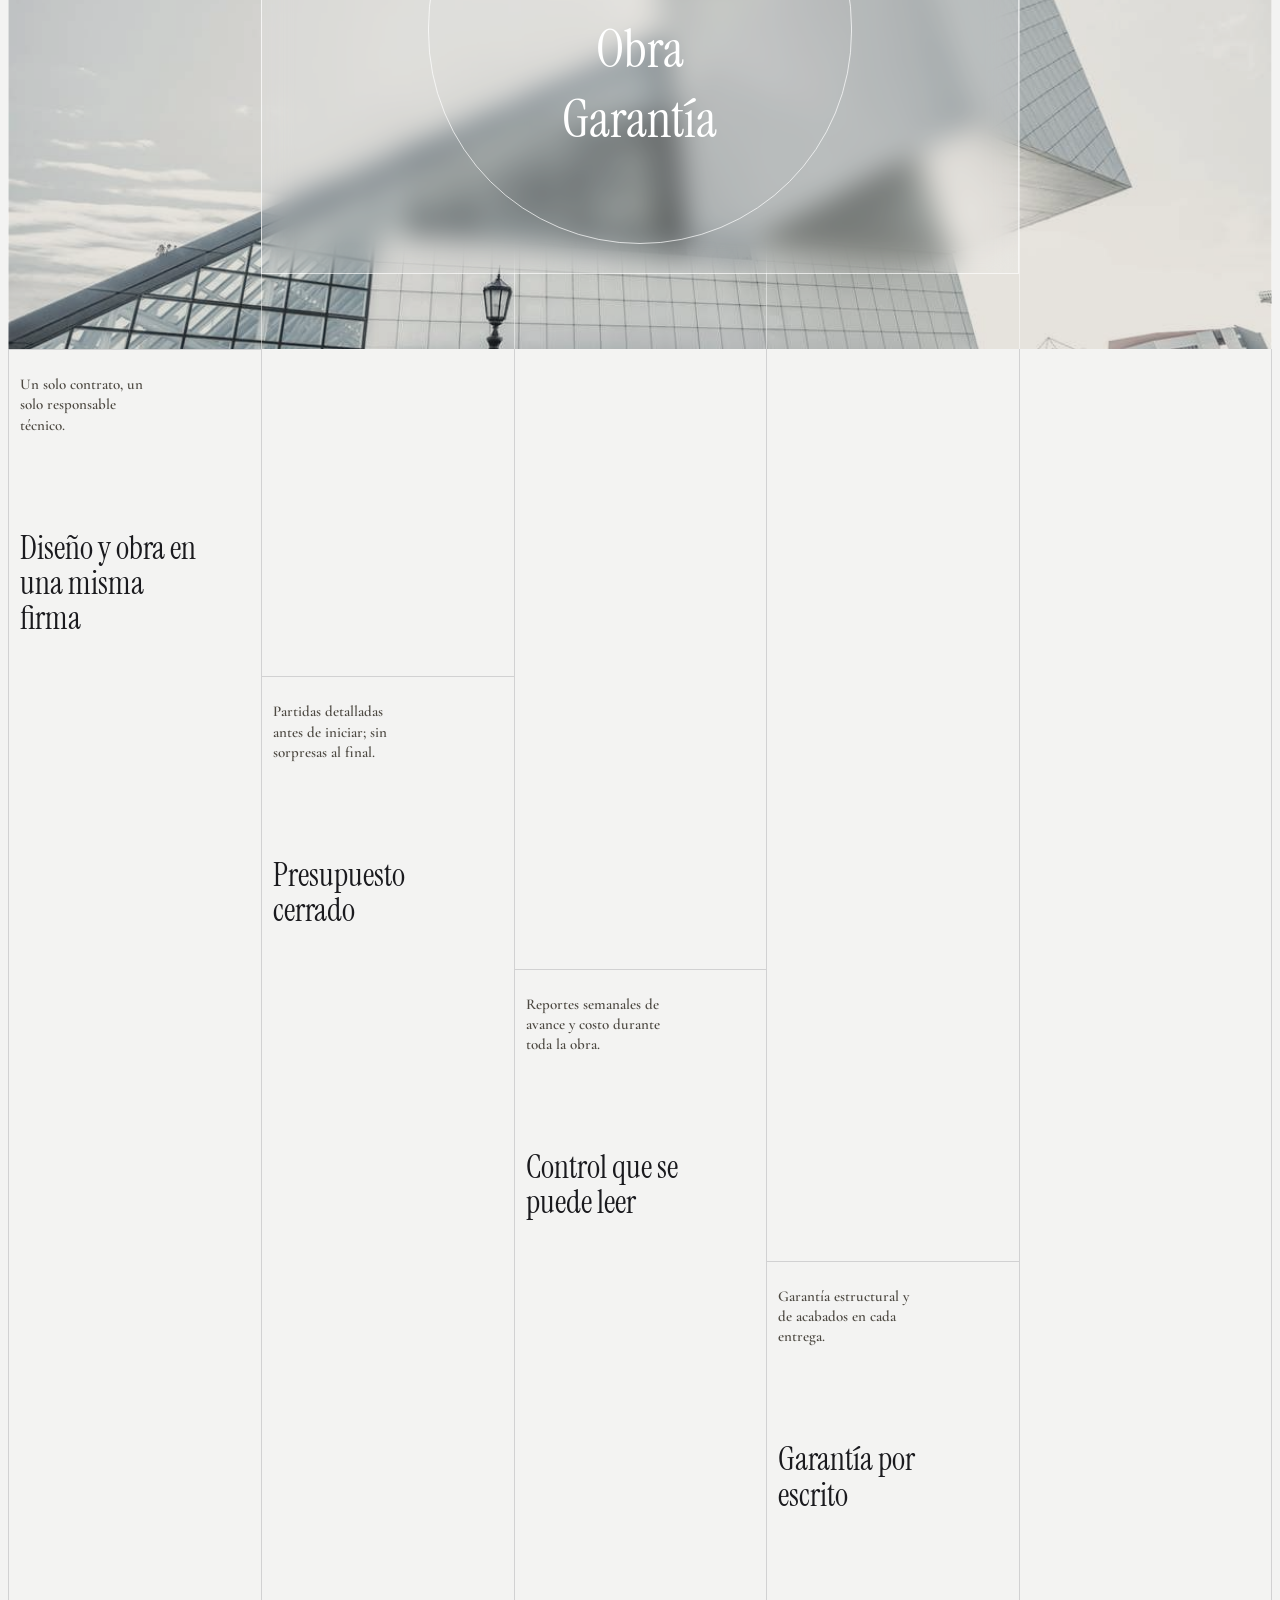
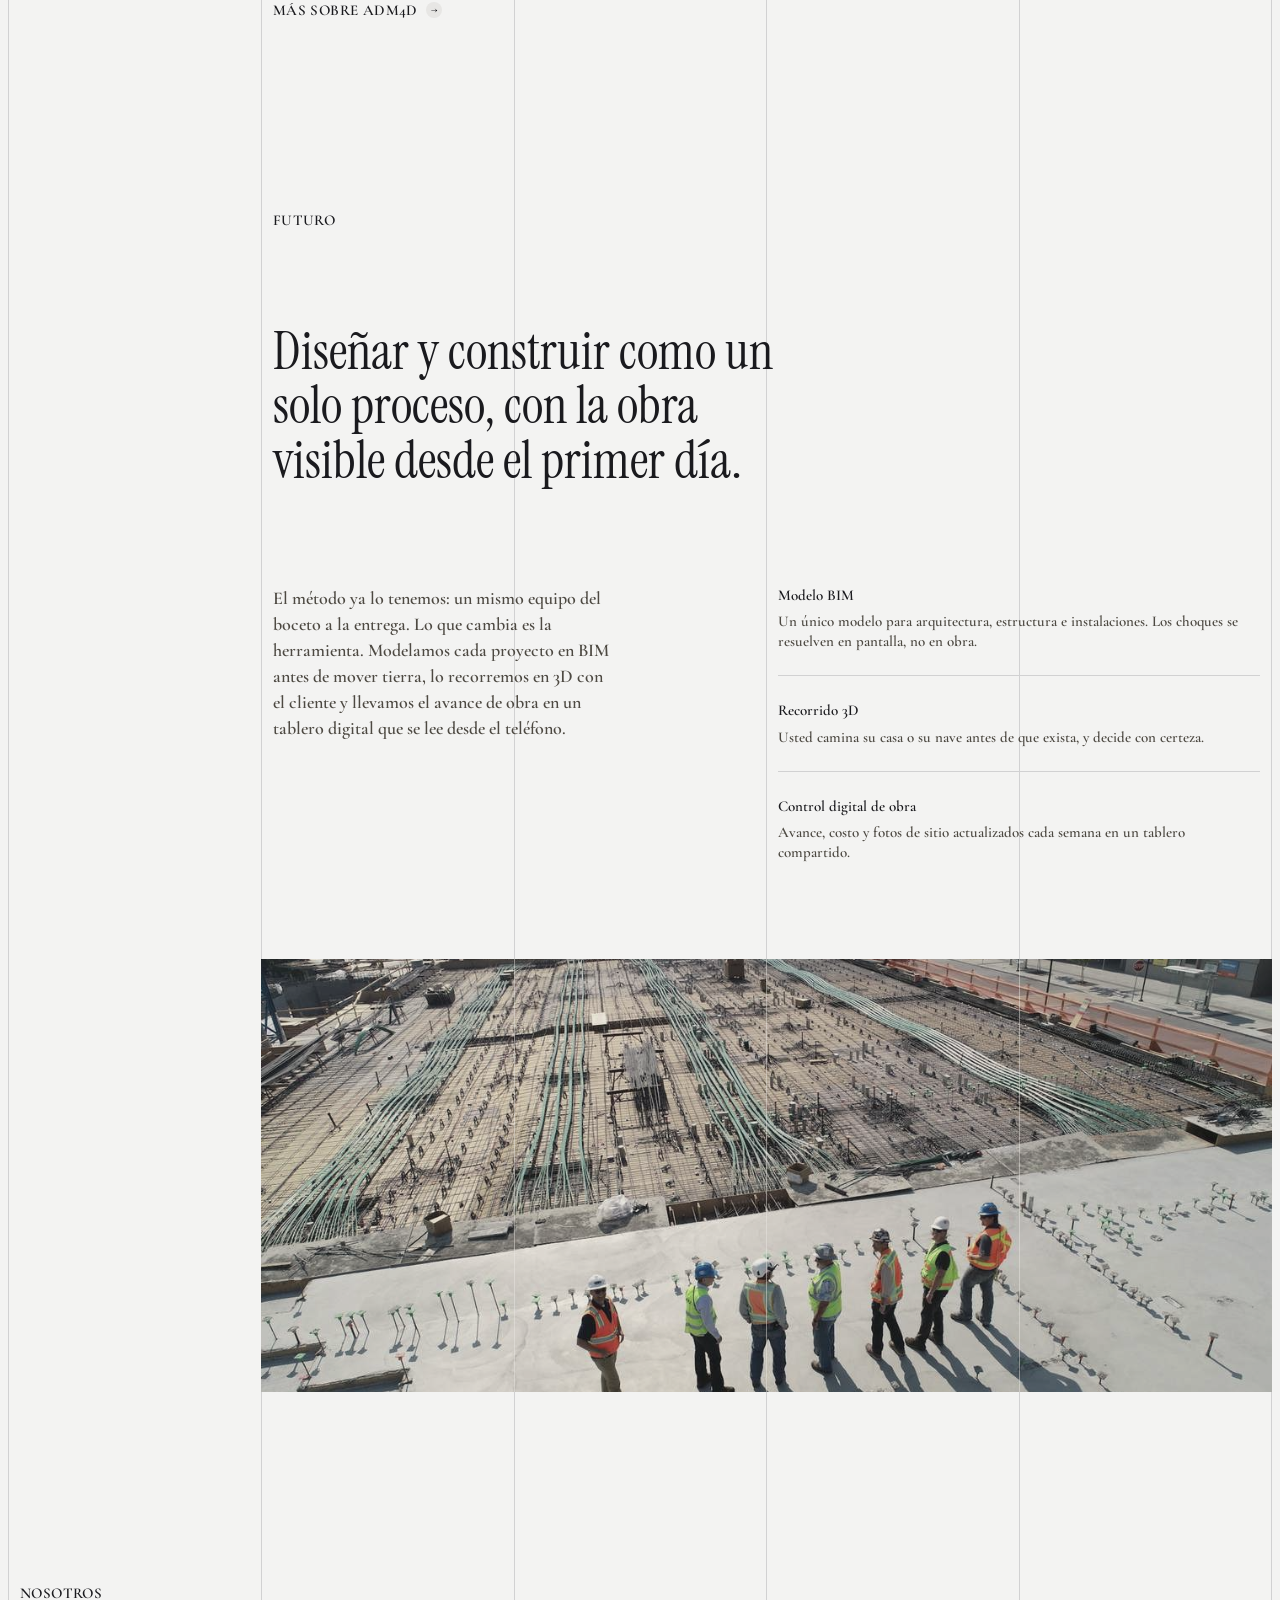
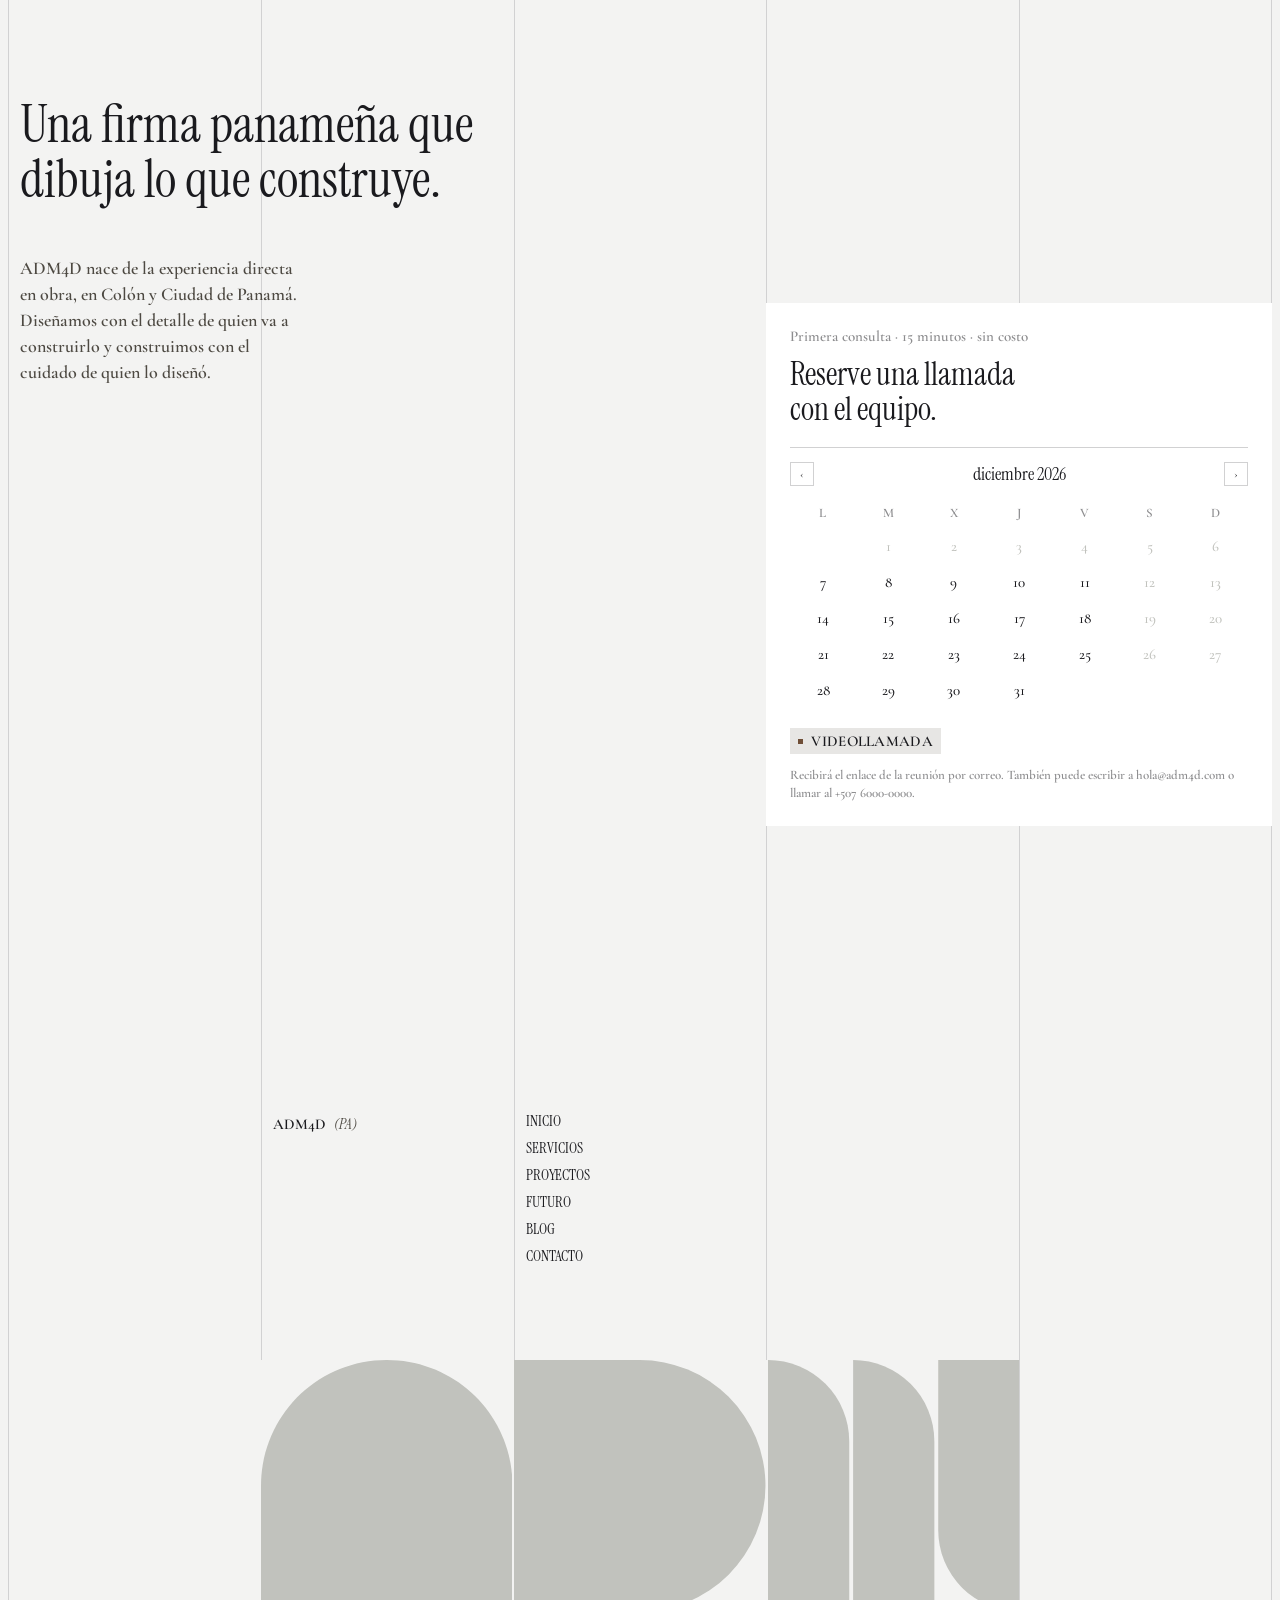
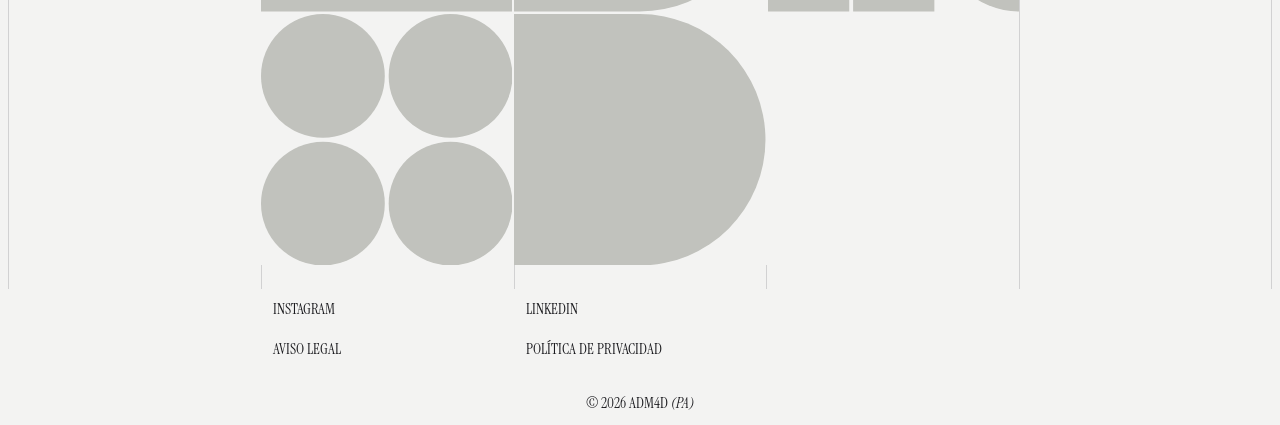
==== commit 594bc7fa: "Add files via upload" ====
--- a/index.html
+++ b/index.html
@@ -10,9 +10,8 @@
 <link href="https://fonts.googleapis.com/css2?family=Cormorant+Garamond:wght@400;500;600&family=Instrument+Serif:ital@0;1&display=swap" rel="stylesheet">
 <link rel="icon" href="assets/img/favicon.svg" type="image/svg+xml">
 <meta property="og:title" content="ADM4D — Diseño y construcción en Panamá">
-<meta property="og:description" content="Diseñamos y construimos residencias, comercios y naves industriales. Un solo equipo del primer boceto a la entrega.">
+<meta property="og:description" content="Diseñamos y construimos residencias, comercios y naves industriales en Panamá.">
 <meta property="og:image" content="assets/img/hero-residencia.jpg">
-<meta property="og:type" content="website">
 <link rel="stylesheet" href="assets/css/style.css">
 </head>
 <body>
@@ -23,9 +22,13 @@
     <div class="brand">ADM4D<em>(PA)</em></div>
     <a href="#servicios">Servicios</a>
     <a href="#proyectos">Proyectos</a>
-    <a href="#futuro">Futuro</a>
+    <a href="blog/">Blog</a>
     <a class="last" href="#contacto">Contacto</a>
+    <button class="menu" id="menuBtn" aria-expanded="false" aria-controls="navmenu">Menú</button>
   </nav>
+  <div class="navmenu" id="navmenu">
+    <a href="#servicios">Servicios</a><a href="#proyectos">Proyectos</a><a href="#futuro">Futuro</a><a href="blog/">Blog</a><a href="#nosotros">Nosotros</a><a href="#contacto">Contacto</a>
+  </div>
 
   <header class="hero">
     <div class="grid shapes" aria-label="ADM4D">
@@ -45,8 +48,7 @@
   </header>
 
   <nav class="grid nav sticky" id="sticky" aria-hidden="true">
-    <div class="brand">ADM4D<em>(PA)</em></div><a href="#servicios">Servicios</a><a href="#proyectos">Proyectos</a><a href="#futuro">Futuro</a><a class="last" href="#contacto">Contacto</a>
-  </nav>
+    <div class="brand">ADM4D<em>(PA)</em></div><a href="#servicios">Servicios</a><a href="#proyectos">Proyectos</a><a href="blog/">Blog</a><a class="last" href="#contacto">Contacto</a></nav>
 
   <section class="section" id="servicios">
     <div class="grid">
@@ -125,7 +127,7 @@
 
   <footer class="grid">
     <p class="brand">ADM4D<em>(PA)</em></p>
-    <ul class="links"><li><a href="#top">Inicio</a></li><li><a href="#servicios">Servicios</a></li><li><a href="#proyectos">Proyectos</a></li><li><a href="#futuro">Futuro</a></li><li><a href="#contacto">Contacto</a></li></ul>
+    <ul class="links"><li><a href="#top">Inicio</a></li><li><a href="#servicios">Servicios</a></li><li><a href="#proyectos">Proyectos</a></li><li><a href="#futuro">Futuro</a></li><li><a href="blog/">Blog</a></li><li><a href="#contacto">Contacto</a></li></ul>
     <div class="mark" aria-hidden="true">
       <div><svg viewBox="0 0 260 260" preserveAspectRatio="none"><path d="M0 260V130C0 58 58 0 130 0s130 58 130 130v130z"/></svg></div>
       <div><svg viewBox="0 0 260 260" preserveAspectRatio="none"><path d="M0 0h130a130 130 0 0 1 0 260H0z"/></svg></div>
--- a/assets/css/style.css
+++ b/assets/css/style.css
@@ -0,0 +1,254 @@
+:root{
+  --ink:#1a1a1e;--graphite:#4d4942;--mist:#8d8d8f;--stone:#c1c2bd;--ash:#d1d1d2;--linen:#e7e6e4;--canvas:#f3f3f2;--paper:#ffffff;
+  --accent:#6f4e37;--slate:#4a626f;
+  --sans:'Cormorant Garamond','EB Garamond',Georgia,serif;--serif:'Instrument Serif','Cormorant Garamond',Georgia,serif;
+  --t15:15px;--t16:16px;--t18:18px;--t32:32px;--t52:52px;--t74:74px;
+  --cols:5;--rail:1px solid var(--ash);--gap:96px;
+}
+@media (prefers-color-scheme:dark){:root:not([data-theme="light"]){--ink:#f3f3f2;--graphite:#c9c6c0;--stone:#4a4a4c;--ash:#3a3a3d;--linen:#26262a;--canvas:#1a1a1e;--paper:#222226}}
+:root[data-theme="dark"]{--ink:#f3f3f2;--graphite:#c9c6c0;--stone:#4a4a4c;--ash:#3a3a3d;--linen:#26262a;--canvas:#1a1a1e;--paper:#222226}
+*{box-sizing:border-box;margin:0;padding:0}
+html{scroll-behavior:smooth}
+body{background:var(--canvas);color:var(--ink);font:600 var(--t16)/1.2 var(--sans)}
+img,svg{display:block;max-width:100%}
+a{color:inherit;text-decoration:none}
+a:focus-visible,button:focus-visible{outline:2px solid var(--ink);outline-offset:2px}
+
+/* ---- page-wide 5-column rails ---- */
+.page{position:relative;padding:0 8px}
+.rails{position:absolute;inset:0 8px;display:grid;grid-template-columns:repeat(var(--cols),1fr);pointer-events:none;z-index:0}
+.rails i{border-left:var(--rail)}
+.rails i:last-child{border-right:var(--rail)}
+.grid{display:grid;grid-template-columns:repeat(var(--cols),1fr);position:relative;z-index:1}
+
+/* ---- nav (Anuc: one item per column, small square at column end) ---- */
+.nav{border-bottom:var(--rail);height:40px;align-items:center}
+.nav>*{height:100%;display:flex;align-items:center;justify-content:space-between;padding:0 12px;font-size:var(--t15)}
+.nav .brand{font-weight:600;letter-spacing:.3px}
+.nav .brand em{font:italic var(--t15) var(--serif);margin-left:8px;color:var(--graphite)}
+.nav a{text-transform:uppercase;letter-spacing:.4px;font-family:var(--serif);font-size:var(--t16);width:100%;justify-content:space-between}
+.nav a::after{content:"";width:5px;height:5px;background:var(--ink)}
+.nav a:hover{text-decoration:underline;text-underline-offset:4px}
+.sticky{position:sticky;top:0;z-index:20;background:var(--canvas);display:none;border-bottom:var(--rail)}
+.sticky.on{display:grid}
+
+/* ---- hero: shape row + photo row ---- */
+.hero{background:var(--canvas)}
+.shapes{gap:2px;background:var(--canvas)}
+.shapes .cell{background:var(--canvas);aspect-ratio:1/1;padding:0}
+.shapes .cell svg{width:100%;height:100%;fill:var(--ink)}
+.shapes .cell svg.dots{fill:var(--accent)}
+.photos{gap:2px;background:var(--canvas)}
+.photos .cell{position:relative;height:calc(100svh - 40px - (100vw - 16px - 8px)/5);min-height:420px;max-height:620px;overflow:hidden;background:var(--linen)}
+.photos .cell div.img{position:absolute;inset:0;background-size:cover;background-position:center;filter:contrast(.88) saturate(.75) sepia(.08) brightness(.92)}
+.sr{position:absolute;width:1px;height:1px;overflow:hidden;clip:rect(0 0 0 0);white-space:nowrap}
+.photos .cell h1:not(.sr){position:absolute;left:20px;top:44px;right:12px;font:400 var(--t52)/1 var(--serif);color:var(--paper)}
+.photos .cell .cta{position:absolute;left:12px;right:12px;bottom:12px;background:var(--linen);color:var(--ink);display:flex;justify-content:space-between;align-items:center;padding:18px 20px;font:600 var(--t15)/1.25 var(--sans);text-transform:uppercase;letter-spacing:.4px;transition:background .3s}
+.photos .cell .cta:hover{background:var(--stone)}
+.photos .cell .cta span{width:20px;height:20px;border-radius:9999px;background:var(--paper);display:grid;place-items:center;font-size:12px}
+@media (max-width:900px){
+  :root{--cols:2}
+  .nav>*{display:none}.nav .brand,.nav .last{display:flex}
+  .shapes .cell{aspect-ratio:1/1}.shapes .cell:nth-child(n+5){display:none}
+  .photos .cell{height:60vw;min-height:280px}.photos .cell:nth-child(n+3){display:none}
+  .sr{position:absolute;width:1px;height:1px;overflow:hidden;clip:rect(0 0 0 0);white-space:nowrap}
+.photos .cell h1:not(.sr){font-size:var(--t32)}
+}
+
+/* ---- statement stub for scroll/sticky check ---- */
+/* ---- piece 2: statement + services ---- */
+.section{padding:var(--gap) 0}
+.section .label{font-size:var(--t15);text-transform:uppercase;letter-spacing:.4px;padding:0 12px;margin-bottom:var(--gap)}
+.section h2{font:400 var(--t52)/1.05 var(--serif);padding:0 12px;max-width:22ch}
+.services{margin-top:var(--gap)}
+.svc{padding:0 12px;font-size:var(--t15);line-height:1.35}
+.svc .n{color:var(--mist);margin-bottom:56px}
+.svc .t{text-transform:uppercase;letter-spacing:.3px;min-height:44px;margin-bottom:40px;max-width:24ch}
+.svc .img{width:78%;aspect-ratio:1/1;background-size:cover;background-position:center;filter:contrast(.88) saturate(.75) sepia(.08) brightness(.95);margin-bottom:40px}
+.svc:nth-child(odd) .img{aspect-ratio:1/1}.svc:nth-child(even) .img{aspect-ratio:4/5;width:70%}
+.svc p{color:var(--graphite);max-width:26ch}
+.more{grid-column:2/3;padding:0 12px;margin-top:var(--gap);font-size:var(--t15);text-transform:uppercase;letter-spacing:.4px;display:flex;align-items:center;gap:8px}
+.more{white-space:nowrap}
+.more span{width:16px;height:16px;border-radius:9999px;background:var(--linen);display:grid;place-items:center;font-size:10px}
+@media (max-width:900px){.section h2{grid-column:1/-1}.services>*{grid-column:span 1}.svc .img{width:100%}}
+
+/* ---- piece 3: projects + values band ---- */
+.proj{padding:0 12px}
+.proj .img{aspect-ratio:1/1;background-size:cover;background-position:center;filter:contrast(.88) saturate(.75) sepia(.08) brightness(.95);margin-bottom:56px}
+.proj .cap{display:grid;grid-template-columns:44px 1fr;gap:8px;font:400 var(--t15)/1.25 var(--serif);text-transform:uppercase;letter-spacing:.2px}
+.proj .cap .y{color:var(--mist);font-family:var(--sans)}
+.band{position:relative;min-height:640px;background:var(--linen);background-size:cover;background-position:center;filter:none}
+.band .bg{position:absolute;inset:0;background-size:cover;background-position:center;filter:contrast(.85) saturate(.7) sepia(.1) brightness(.95)}
+.band .grid{position:relative;z-index:1;min-height:640px}
+.band .grid>i{border-left:1px solid rgba(255,255,255,.45)}
+.band .grid>i:last-of-type{border-right:1px solid rgba(255,255,255,.45)}
+.band .grid>i{grid-row:1}
+.band .frame{grid-row:1}
+.band .frame{grid-column:2/5;align-self:center;margin:64px 0;position:relative;aspect-ratio:1.55/1;border:1px solid rgba(255,255,255,.6);backdrop-filter:blur(14px);background:rgba(243,243,242,.18);display:grid;place-items:center;text-align:center;color:var(--paper)}
+.band .frame::before{content:"";position:absolute;inset:6% 22%;border:1px solid rgba(255,255,255,.7);border-radius:9999px}
+.band .frame small{display:block;font:600 var(--t15) var(--sans);text-transform:uppercase;letter-spacing:.4px;margin-bottom:24px}
+.band .frame p{font:400 var(--t52)/1.35 var(--serif)}
+.values{padding:0 0 var(--gap)}
+.values .row{display:grid;grid-template-columns:repeat(var(--cols),1fr)}
+.values .v{padding:24px 12px 40px;border-top:var(--rail)}
+.values .v small{display:block;font-size:var(--t15);line-height:1.35;color:var(--graphite);max-width:20ch;margin-bottom:96px}
+.values .v h3{font:400 var(--t32)/1.1 var(--serif);max-width:12ch}
+.values .more{margin-top:48px}
+@media (max-width:900px){.band .frame{grid-column:1/-1;margin:24px 12px}.band .frame p{font-size:var(--t32)}.values .v{grid-column:1/-1!important}}
+
+/* ---- piece 4: future (editorial block) ---- */
+.future .lead{grid-column:2/4;padding:0 12px;font-size:var(--t18);line-height:1.45;color:var(--graphite);max-width:40ch;margin-top:var(--gap)}
+.future .facts{grid-column:4/6;padding:0 12px;margin-top:var(--gap);font-size:var(--t15);line-height:1.35;color:var(--graphite)}
+.future .facts p+p{margin-top:24px;padding-top:24px;border-top:var(--rail)}
+.future .facts b{display:block;font-weight:600;color:var(--ink);margin-bottom:6px}
+.future .wide{grid-column:2/6;margin:var(--gap) 0 0;aspect-ratio:21/9;background-size:cover;background-position:center;filter:contrast(.88) saturate(.75) sepia(.08) brightness(.95);position:relative}
+.future .wide::before,.future .wide::after{content:"";position:absolute;top:0;bottom:0;width:0;border-left:1px solid rgba(255,255,255,.45)}
+.future .wide::before{left:25%}.future .wide::after{left:50%}
+.future .wide i{position:absolute;top:0;bottom:0;left:75%;border-left:1px solid rgba(255,255,255,.45)}
+@media (max-width:900px){.future .lead,.future .facts,.future .wide{grid-column:1/-1}}
+
+/* ---- piece 5: about + calendar + footer ---- */
+.about h2{grid-column:1/3}
+.about .lead{grid-column:1/3;padding:0 12px;font-size:var(--t18);line-height:1.45;color:var(--graphite);max-width:34ch;margin-top:48px}
+.about .photo{grid-column:1/2;margin:var(--gap) 12px 0;aspect-ratio:4/5;background-size:cover;background-position:center;filter:contrast(.88) saturate(.75) sepia(.08) brightness(.95)}
+.card{grid-column:4/6;background:var(--paper);padding:24px;align-self:start;margin-top:var(--gap)}
+.card .d{font-size:var(--t15);color:var(--mist);margin-bottom:12px}
+.card h3{font:400 var(--t32)/1.1 var(--serif);margin-bottom:20px;max-width:16ch}
+.cal{border-top:var(--rail)}
+.cal .mh{display:flex;justify-content:space-between;align-items:center;padding:14px 0;font-size:var(--t15)}
+.cal .mh b{font:400 var(--t18) var(--serif)}
+.cal .mh button{background:none;border:1px solid var(--ash);width:24px;height:24px;cursor:pointer;color:var(--ink);font:400 12px var(--sans)}
+.cal .dow,.cal .days{display:grid;grid-template-columns:repeat(7,1fr);text-align:center;font-size:var(--t15)}
+.cal .dow span{color:var(--mist);padding:6px 0;font-size:13px;text-transform:uppercase;letter-spacing:.3px}
+.cal .days button{background:none;border:0;padding:9px 0;font:500 var(--t15) var(--sans);color:var(--ink);cursor:pointer}
+.cal .days button:disabled{color:var(--stone);cursor:default}
+.cal .days button:hover:not(:disabled){background:var(--linen)}
+.cal .days button.sel{background:var(--ink);color:var(--canvas)}
+.slots{display:none;grid-template-columns:repeat(4,1fr);gap:8px;margin-top:16px}
+.slots.on{display:grid}
+.slots button{border:1px solid var(--ink);background:none;padding:10px 0;font:600 13px var(--sans);cursor:pointer;color:var(--ink)}
+.slots button.sel,.slots button:hover{background:var(--ink);color:var(--canvas)}
+.book{display:none;margin-top:16px;gap:8px;grid-template-columns:1fr 1fr}
+.book.on{display:grid}
+.book input{border:0;border-bottom:1px solid var(--ink);background:transparent;padding:10px 0;font:500 var(--t15) var(--sans);color:var(--ink);border-radius:0}
+.book input:focus{outline:0;border-bottom-width:2px}
+.book .go{grid-column:1/-1;margin-top:8px;background:var(--linen);border:0;padding:16px 20px;font:600 var(--t15) var(--sans);text-transform:uppercase;letter-spacing:.4px;display:flex;justify-content:space-between;align-items:center;cursor:pointer;color:var(--ink)}
+.book .go:hover{background:var(--stone)}
+.card .tag{display:inline-flex;align-items:center;gap:8px;background:var(--linen);padding:4px 8px;font-size:var(--t15);text-transform:uppercase;letter-spacing:.3px;margin-top:20px}
+.card .tag::before{content:"";width:5px;height:5px;background:var(--accent)}
+.card .note{font-size:13px;color:var(--mist);margin-top:12px;line-height:1.4}
+footer{padding-top:var(--gap);margin-top:var(--gap)}
+footer .brand{grid-column:2/3;padding:0 12px;font-size:var(--t15);font-weight:600}
+footer .brand em{font:italic var(--t15) var(--serif);margin-left:8px;color:var(--graphite)}
+footer .links{grid-column:3/4;padding:0 12px;list-style:none;font:400 var(--t15)/1 var(--serif);text-transform:uppercase}
+footer .links li+li{margin-top:12px}
+footer .links a:hover{text-decoration:underline;text-underline-offset:3px}
+footer .mark{grid-column:2/5;margin-top:var(--gap);display:grid;grid-template-columns:repeat(3,1fr);gap:2px;background:var(--canvas)}
+footer .mark div{aspect-ratio:1/1;background:var(--canvas)}
+footer .mark svg{width:100%;height:100%;fill:var(--stone)}
+footer .meta{grid-column:1/-1;margin-top:24px;display:grid;grid-template-columns:repeat(var(--cols),1fr);background:var(--canvas);position:relative;z-index:2}
+footer .meta a{padding:10px 12px;font:400 var(--t15) var(--serif);text-transform:uppercase}
+footer .meta a:nth-child(1),footer .meta a:nth-child(3){grid-column:2}
+footer .meta a:nth-child(2),footer .meta a:nth-child(4){grid-column:3}
+footer .copy{grid-column:1/-1;text-align:center;padding:24px 12px 12px;font:400 var(--t15) var(--serif);text-transform:uppercase;background:var(--canvas);position:relative;z-index:2}
+footer .copy em{font-style:italic}
+@media (max-width:900px){.about h2,.about .lead,.about .photo,.card,footer .brand,footer .links,footer .mark,footer .meta,footer .copy{grid-column:1/-1}footer .links{margin-top:24px}}
+
+/* ================= MÓVIL ================= */
+@media (max-width:760px){
+  .nav .last{display:none}
+  :root{--cols:2;--gap:56px;--t52:clamp(30px,7.6vw,40px);--t32:26px;--t18:17px}
+  html,body{overflow-x:hidden}
+  .page{padding:0 6px}
+  .rails{inset:0 6px}
+
+  /* Nav: marca + botón menú; el resto se despliega */
+  .nav{display:flex;justify-content:space-between;height:52px;border-bottom:var(--rail)}
+  .sticky:not(.on){display:none}
+  .sticky.on{display:flex}
+  .sticky .menu{display:block}
+  .nav>*{padding:0 10px}
+  .nav ul{display:none}
+  .nav .cta{display:none}
+  .nav .menu{display:block;background:none;border:0;font:600 var(--t15) var(--sans);text-transform:uppercase;letter-spacing:.4px;padding:0 10px}
+  .navmenu{display:none;position:fixed;inset:52px 0 0;z-index:40;background:var(--canvas);padding:24px 16px;flex-direction:column;gap:4px}
+  .navmenu.on{display:flex}
+  .navmenu a{font:400 30px var(--serif);text-transform:uppercase;padding:14px 0;border-bottom:var(--rail)}
+  body.locked{overflow:hidden}
+
+  /* Hero: logo completo en 3+2, luego una foto grande */
+  .shapes{grid-template-columns:repeat(6,1fr)}
+  .shapes .cell,.shapes .cell:nth-child(n+5){aspect-ratio:1/1;display:block;grid-column:span 2}
+  .shapes .cell:nth-child(4){grid-column:2/4}
+  .shapes .cell:nth-child(5){grid-column:4/6}
+  .photos{grid-template-columns:1fr}
+  .photos .cell{height:62vh;min-height:360px;display:block}
+  .photos .cell:nth-child(n+2){display:none}
+  .photos .cell:nth-child(5){display:block;height:auto;min-height:0}
+  .photos .cell:nth-child(5) .img{display:none}
+  .photos .cell:nth-child(5) .cta{position:static;padding:20px 16px;font-size:16px}
+
+  /* Secciones: una sola columna, respiración uniforme */
+  .section{padding:var(--gap) 0}
+  .section .label{margin-bottom:24px;padding:0 10px}
+  .section h2,.section .lead{grid-column:1/-1!important;padding:0 10px;max-width:none}
+  .grid>*{padding-left:10px;padding-right:10px}
+
+  /* Servicios: apilados, foto ancha */
+  .services{margin-top:40px}
+  .services .svc{grid-column:1/-1!important;border-top:var(--rail);padding-top:24px;margin-top:24px}
+  .svc .n{margin-bottom:8px}
+  .svc .t{min-height:0;margin-bottom:20px}
+  .svc .img,.svc:nth-child(odd) .img,.svc:nth-child(even) .img{width:100%;aspect-ratio:16/10;margin-bottom:20px}
+  .svc p{max-width:none}
+  .more{grid-column:1/-1!important;margin-top:40px}
+
+  /* Proyectos: apilados con foto grande */
+  .proj{grid-column:1/-1!important;margin-bottom:40px}
+  .proj .img{aspect-ratio:4/3;margin-bottom:16px}
+  .proj .cap{grid-template-columns:52px 1fr;font-size:16px}
+
+  /* Banda de valores */
+  .band,.band .grid{min-height:0}
+  .band .frame{grid-column:1/-1;margin:48px 10px;aspect-ratio:1/1.1}
+  .band .frame::before{inset:8% 10%}
+  .values .v{grid-column:1/-1!important;padding:20px 10px 32px}
+  .values .v small{margin-bottom:24px;max-width:none}
+  .values .v h3{max-width:none}
+
+  /* Futuro */
+  .future .lead,.future .facts{grid-column:1/-1!important;margin-top:32px}
+  .future .facts{margin-top:40px}
+  .future .wide{grid-column:1/-1!important;margin:40px 0 0;aspect-ratio:16/10}
+
+  /* Nosotros + calendario */
+  .about .lead{margin-top:24px}
+  .card{grid-column:1/-1!important;margin:40px 0 0;padding:20px 16px}
+  .card h3{margin-bottom:16px}
+  .cal .days button{padding:12px 0;font-size:16px}
+  .slots{grid-template-columns:repeat(2,1fr)}
+  .slots button{padding:14px 0;font-size:15px}
+  .book{grid-template-columns:1fr}
+  .book input{padding:14px 0;font-size:16px}
+  .book .go{padding:18px 16px}
+
+  /* Footer */
+  footer{padding-top:var(--gap)}
+  footer .brand,footer .links,footer .mark,footer .meta,footer .copy{grid-column:1/-1!important}
+  footer .links{margin-top:24px}
+  footer .links li+li{margin-top:14px}
+  footer .mark{margin-top:48px;grid-template-columns:repeat(3,1fr)}
+  footer .meta{grid-template-columns:1fr 1fr;margin-top:32px}
+  footer .copy{padding-bottom:24px}
+}
+@media (max-width:760px) and (orientation:landscape){
+  .photos .cell{height:80vh}
+}
+/* toques: sin hover pegajoso */
+@media (hover:none){
+  .btn:hover::after,.cta:hover{background:inherit;transform:none}
+  .proj:hover .img div{transform:none}
+  .svc:hover .img{filter:grayscale(1)}
+}
+
+@media (prefers-reduced-motion:reduce){*{transition:none!important}}
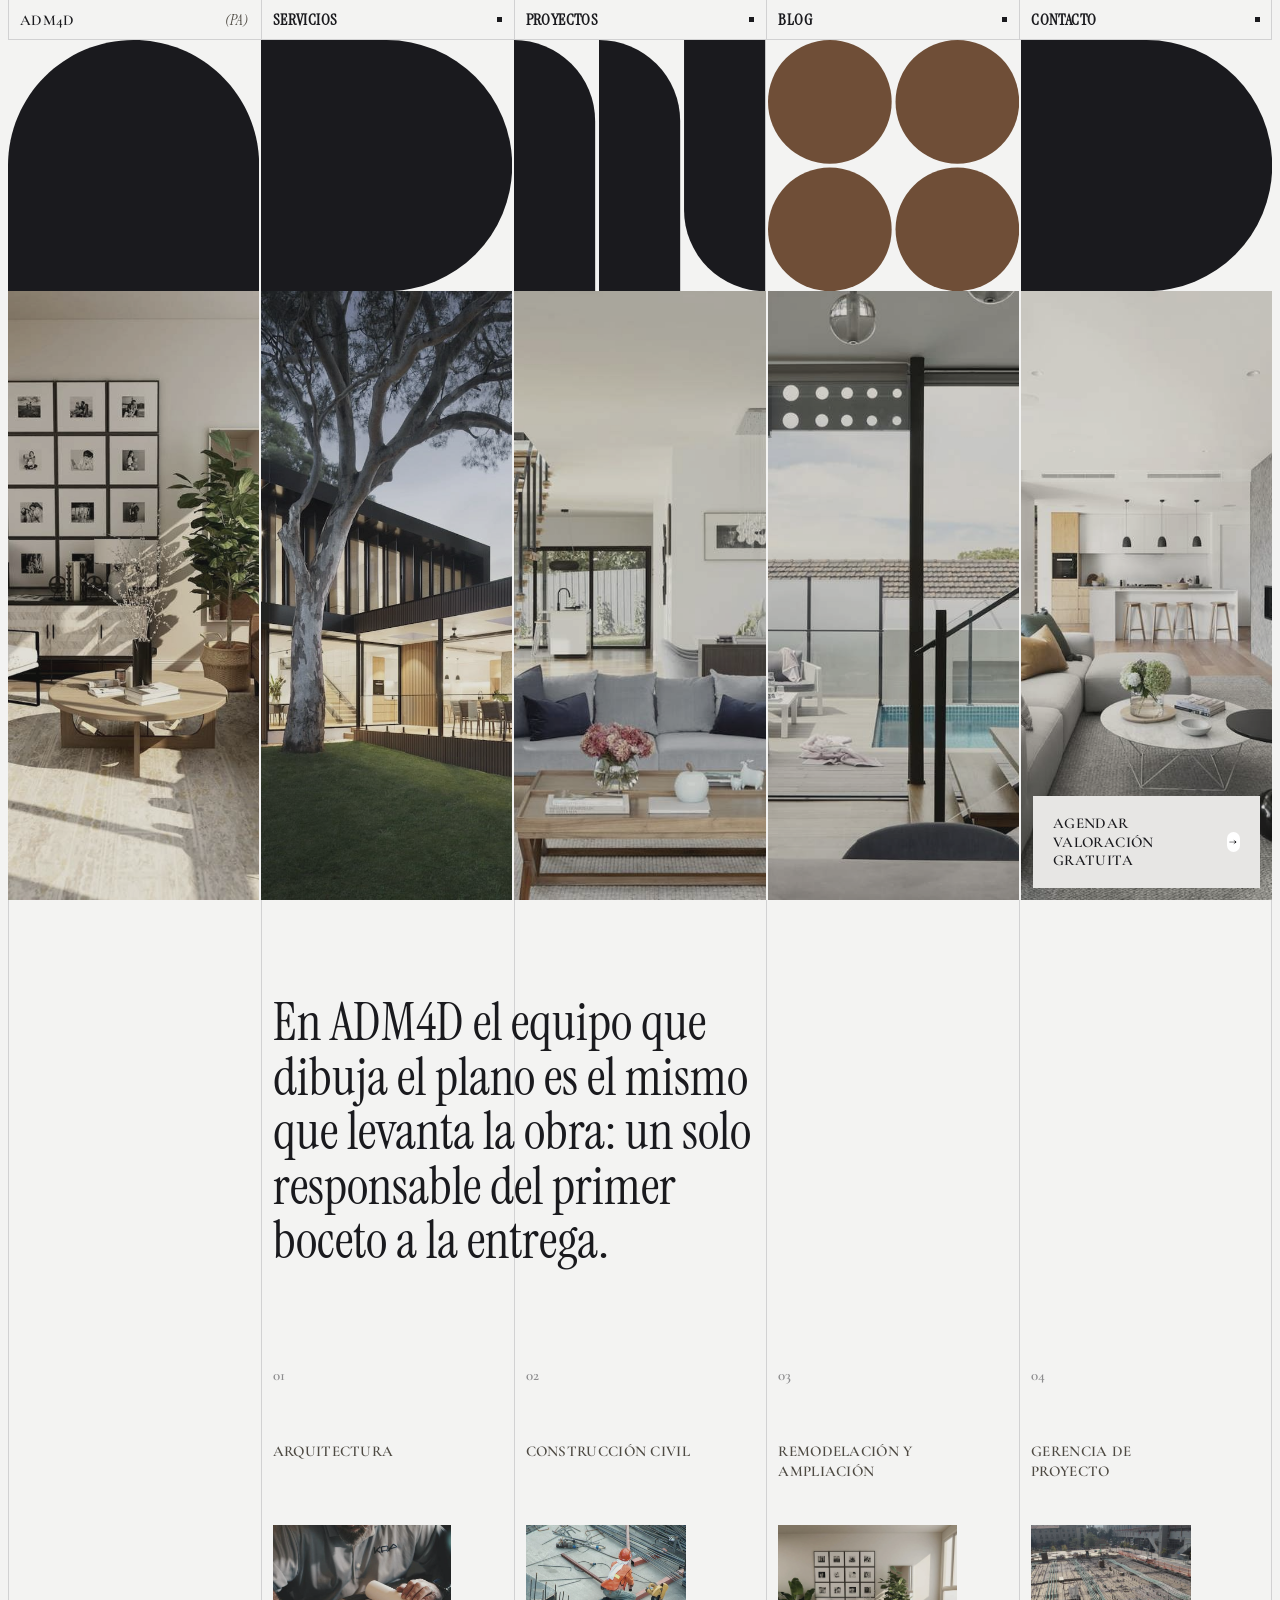
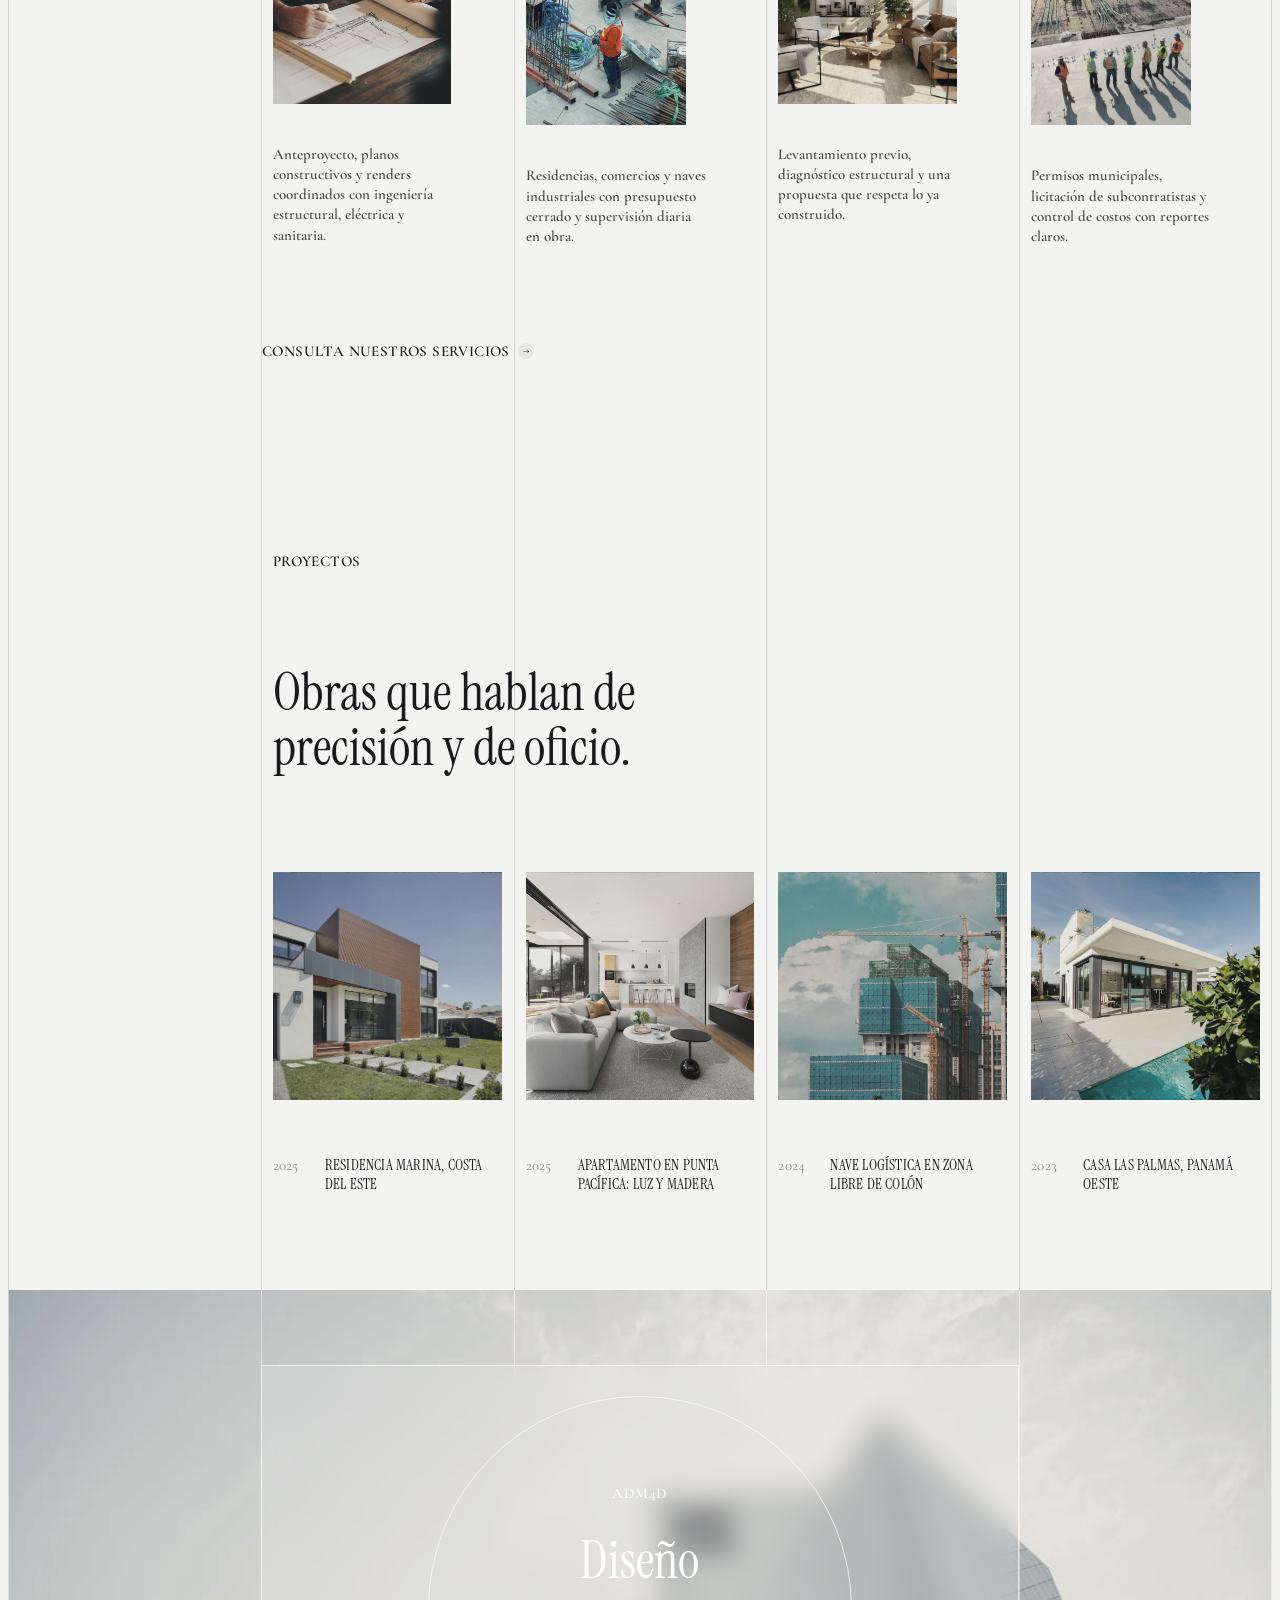
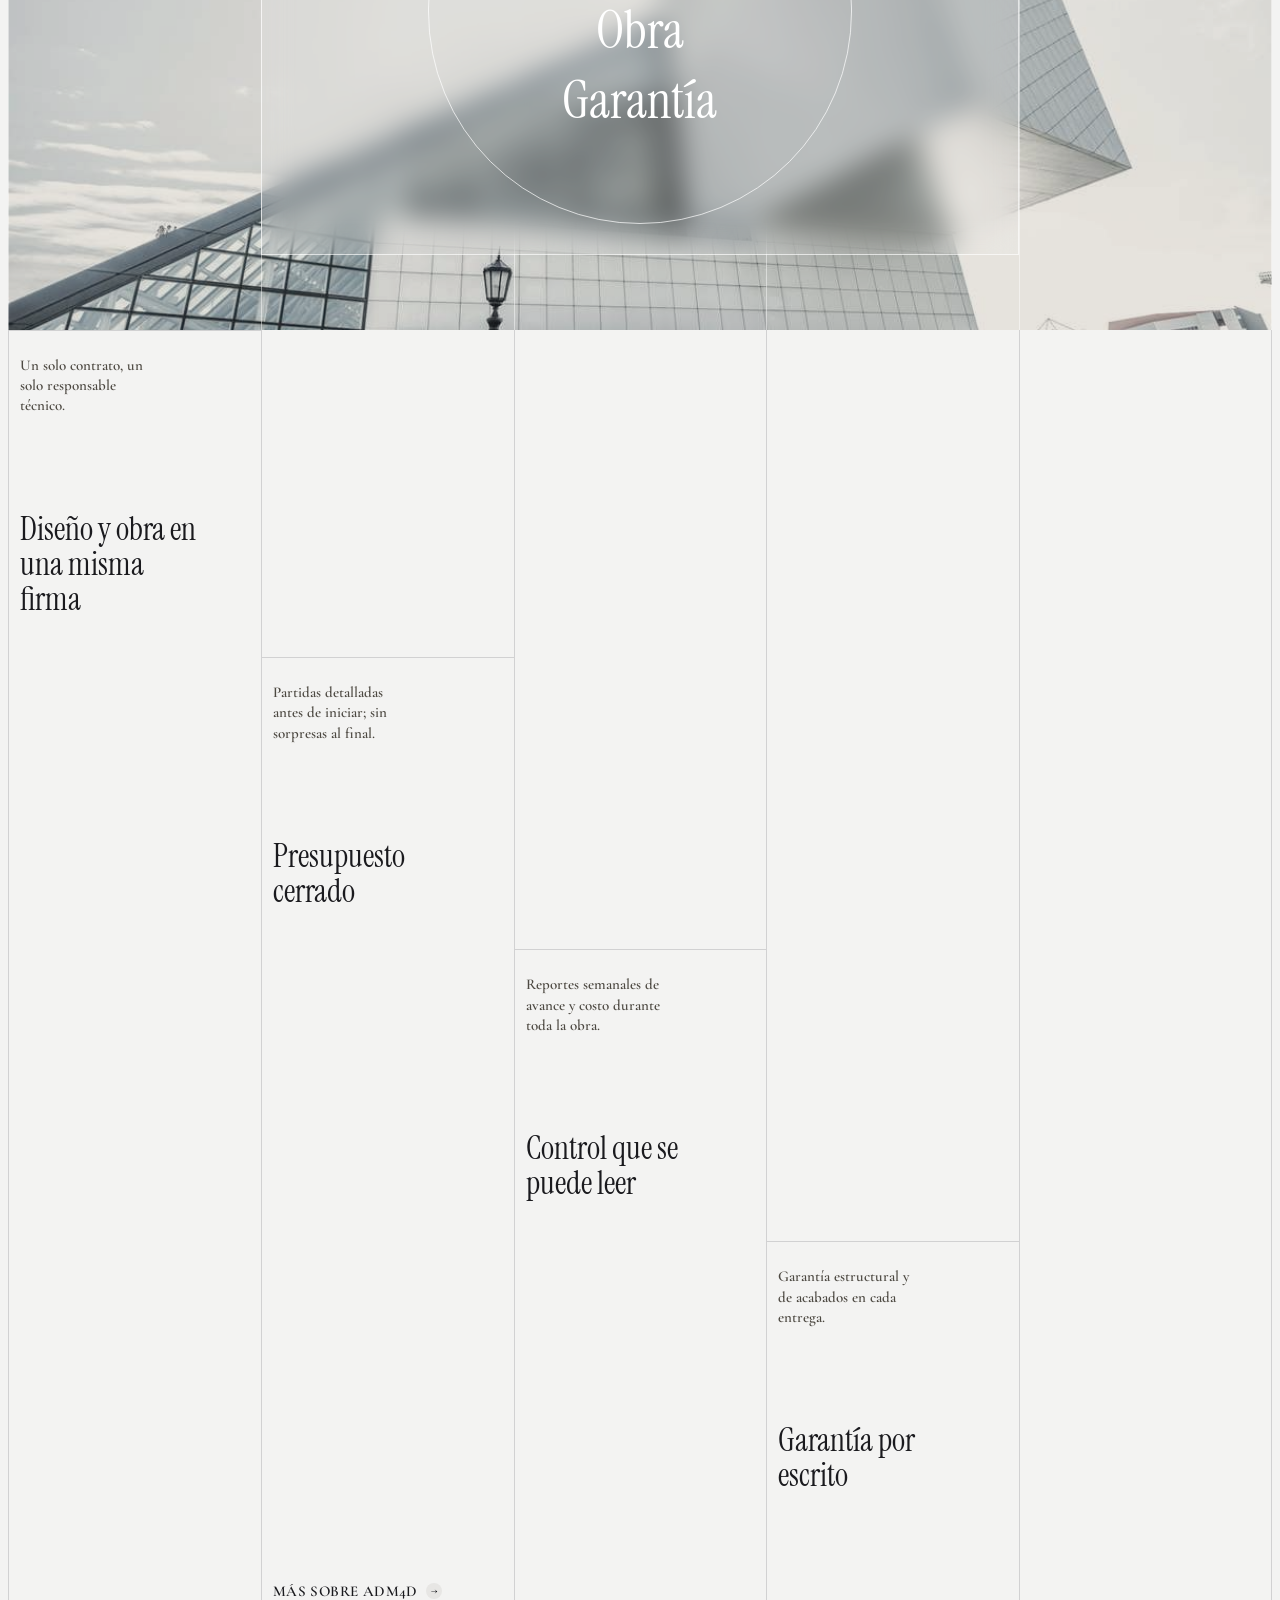
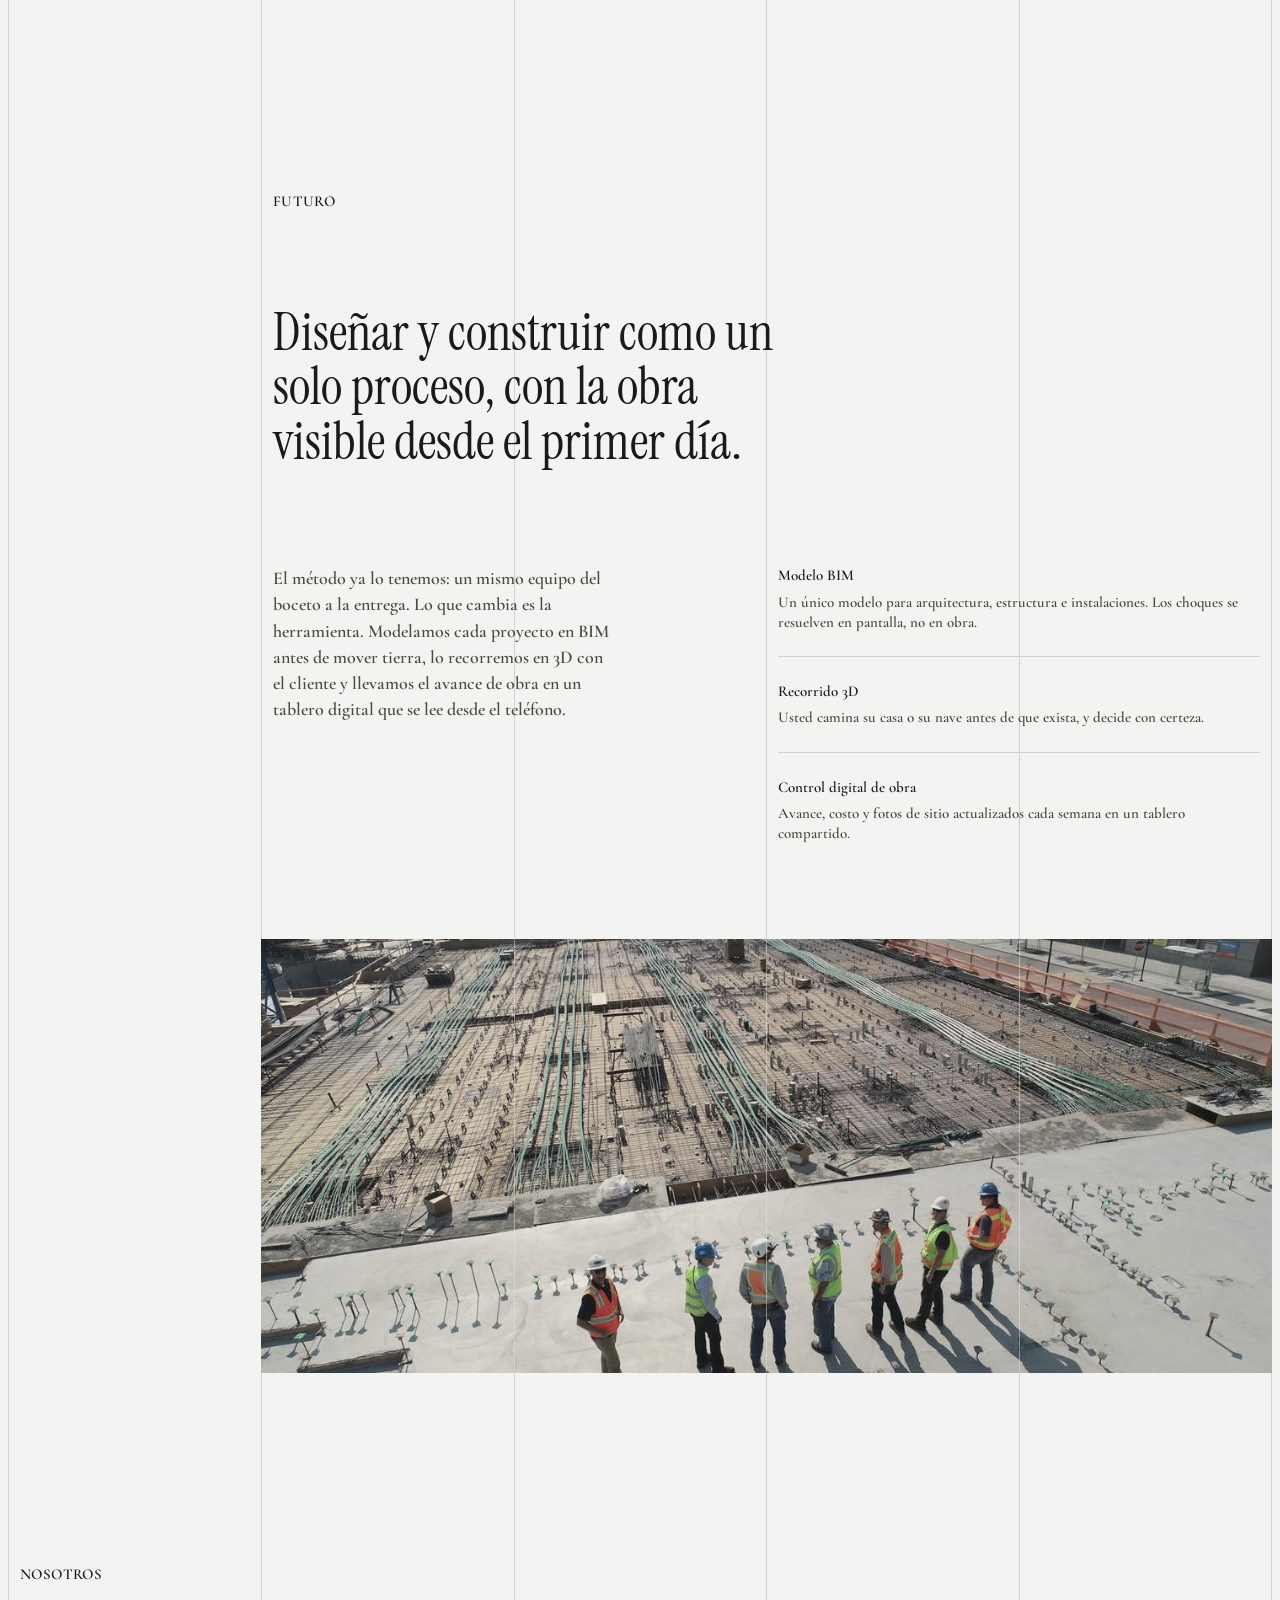
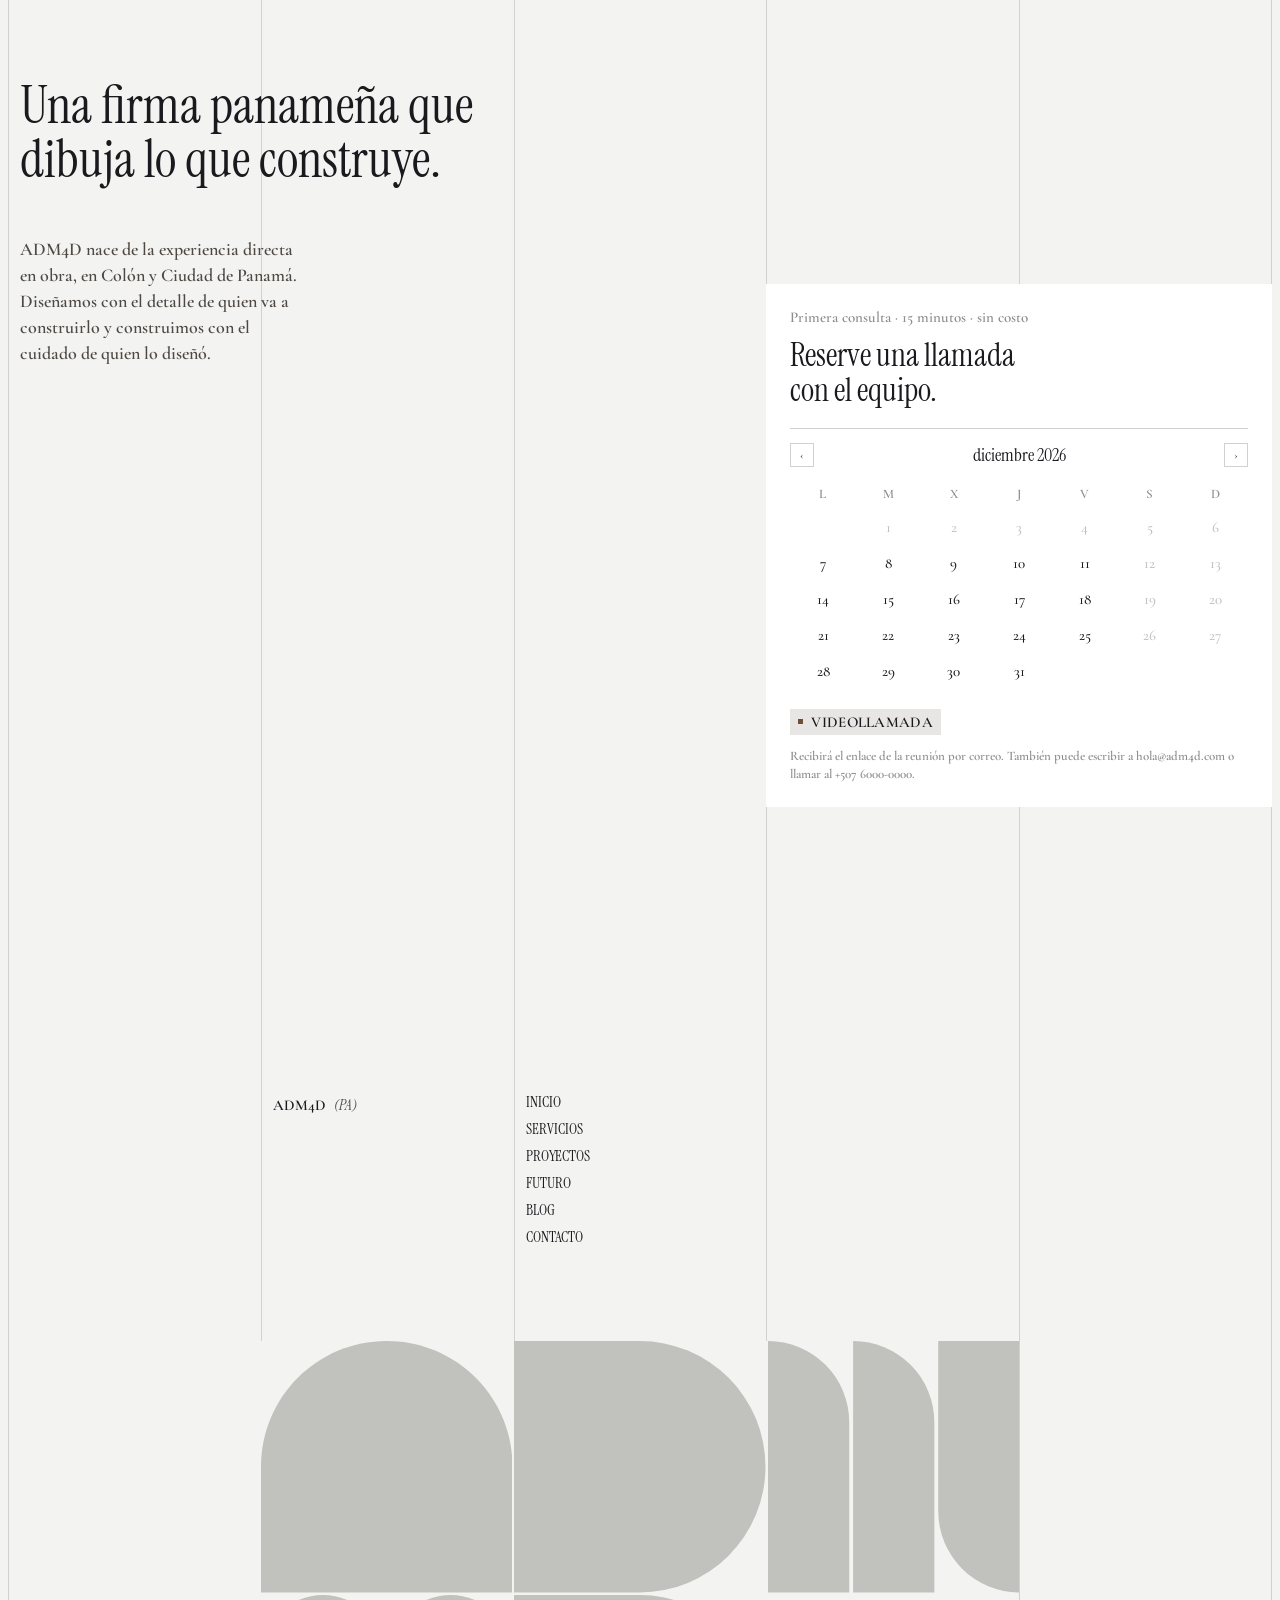
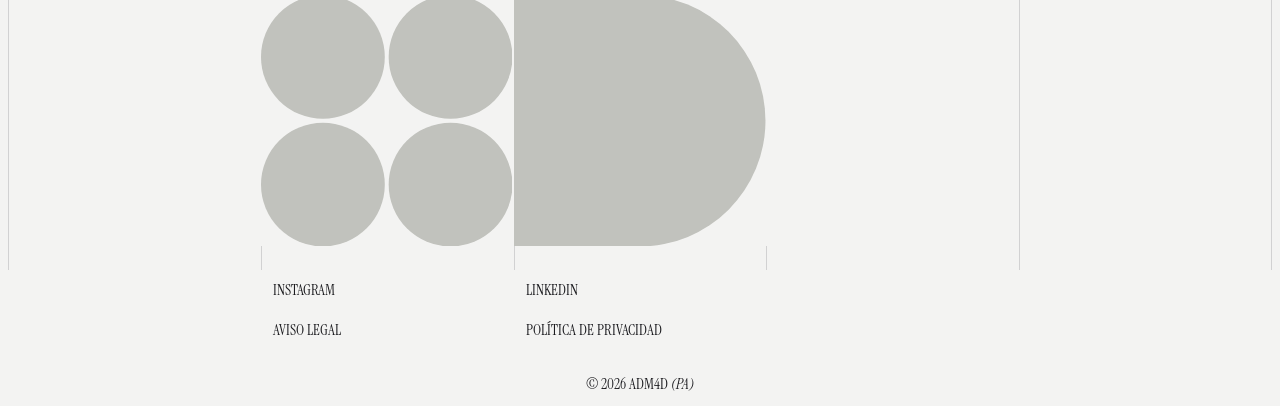
==== commit 227c8bc0: "Add files via upload" ====
--- a/index.html
+++ b/index.html
@@ -9,6 +9,19 @@
 <link rel="preconnect" href="https://fonts.gstatic.com" crossorigin>
 <link href="https://fonts.googleapis.com/css2?family=Cormorant+Garamond:wght@400;500;600&family=Instrument+Serif:ital@0;1&display=swap" rel="stylesheet">
 <link rel="icon" href="assets/img/favicon.svg" type="image/svg+xml">
+<meta name="description" content="ADM4D es una firma panameña de diseño y construcción. Arquitectura, obra civil, remodelación y gerencia de proyecto en Colón y Ciudad de Panamá, con un solo equipo responsable del boceto a la entrega.">
+<link rel="canonical" href="https://adm4d.com/">
+<meta property="og:url" content="https://adm4d.com/">
+<meta property="og:locale" content="es_PA">
+<meta name="robots" content="index,follow">
+<meta name="theme-color" content="#f3f3f2">
+<script type="application/ld+json">
+{"@context":"https://schema.org","@type":"GeneralContractor","name":"ADM4D","description":"Firma de diseño y construcción en Panamá: arquitectura, obra civil, remodelación y gerencia de proyecto.","url":"https://adm4d.com/","email":"hola@adm4d.com","telephone":"+507 6000-0000","image":"https://adm4d.com/assets/img/hero-residencia.jpg","address":{"@type":"PostalAddress","addressLocality":"Colón","addressCountry":"PA"},"areaServed":[{"@type":"Place","name":"Colón"},{"@type":"Place","name":"Ciudad de Panamá"},{"@type":"Place","name":"Panamá Oeste"}],"knowsLanguage":"es","hasOfferCatalog":{"@type":"OfferCatalog","name":"Servicios","itemListElement":[
+{"@type":"Offer","itemOffered":{"@type":"Service","name":"Arquitectura"}},
+{"@type":"Offer","itemOffered":{"@type":"Service","name":"Construcción civil"}},
+{"@type":"Offer","itemOffered":{"@type":"Service","name":"Remodelación y ampliación"}},
+{"@type":"Offer","itemOffered":{"@type":"Service","name":"Gerencia de proyecto"}}]}}
+</script>
 <meta property="og:title" content="ADM4D — Diseño y construcción en Panamá">
 <meta property="og:description" content="Diseñamos y construimos residencias, comercios y naves industriales en Panamá.">
 <meta property="og:image" content="assets/img/hero-residencia.jpg">
--- a/assets/css/style.css
+++ b/assets/css/style.css
@@ -154,6 +154,11 @@
 footer .copy em{font-style:italic}
 @media (max-width:900px){.about h2,.about .lead,.about .photo,.card,footer .brand,footer .links,footer .mark,footer .meta,footer .copy{grid-column:1/-1}footer .links{margin-top:24px}}
 
+
+/* menú móvil: oculto por defecto (se muestra solo bajo 760px) */
+.nav .menu{display:none}
+.navmenu{display:none}
+
 /* ================= MÓVIL ================= */
 @media (max-width:760px){
   .nav .last{display:none}
@@ -232,6 +237,15 @@
   .book input{padding:14px 0;font-size:16px}
   .book .go{padding:18px 16px}
 
+
+  /* zonas táctiles mínimas 44px */
+  .more{padding-top:14px;padding-bottom:14px;min-height:44px;align-items:center}
+  .cal .mh button{width:44px;height:44px;font-size:18px}
+  footer .links a{display:block;padding:14px 0}
+  footer .links li+li{margin-top:0}
+  footer .meta a{padding:14px 10px}
+  .values .more{margin-top:32px}
+
   /* Footer */
   footer{padding-top:var(--gap)}
   footer .brand,footer .links,footer .mark,footer .meta,footer .copy{grid-column:1/-1!important}
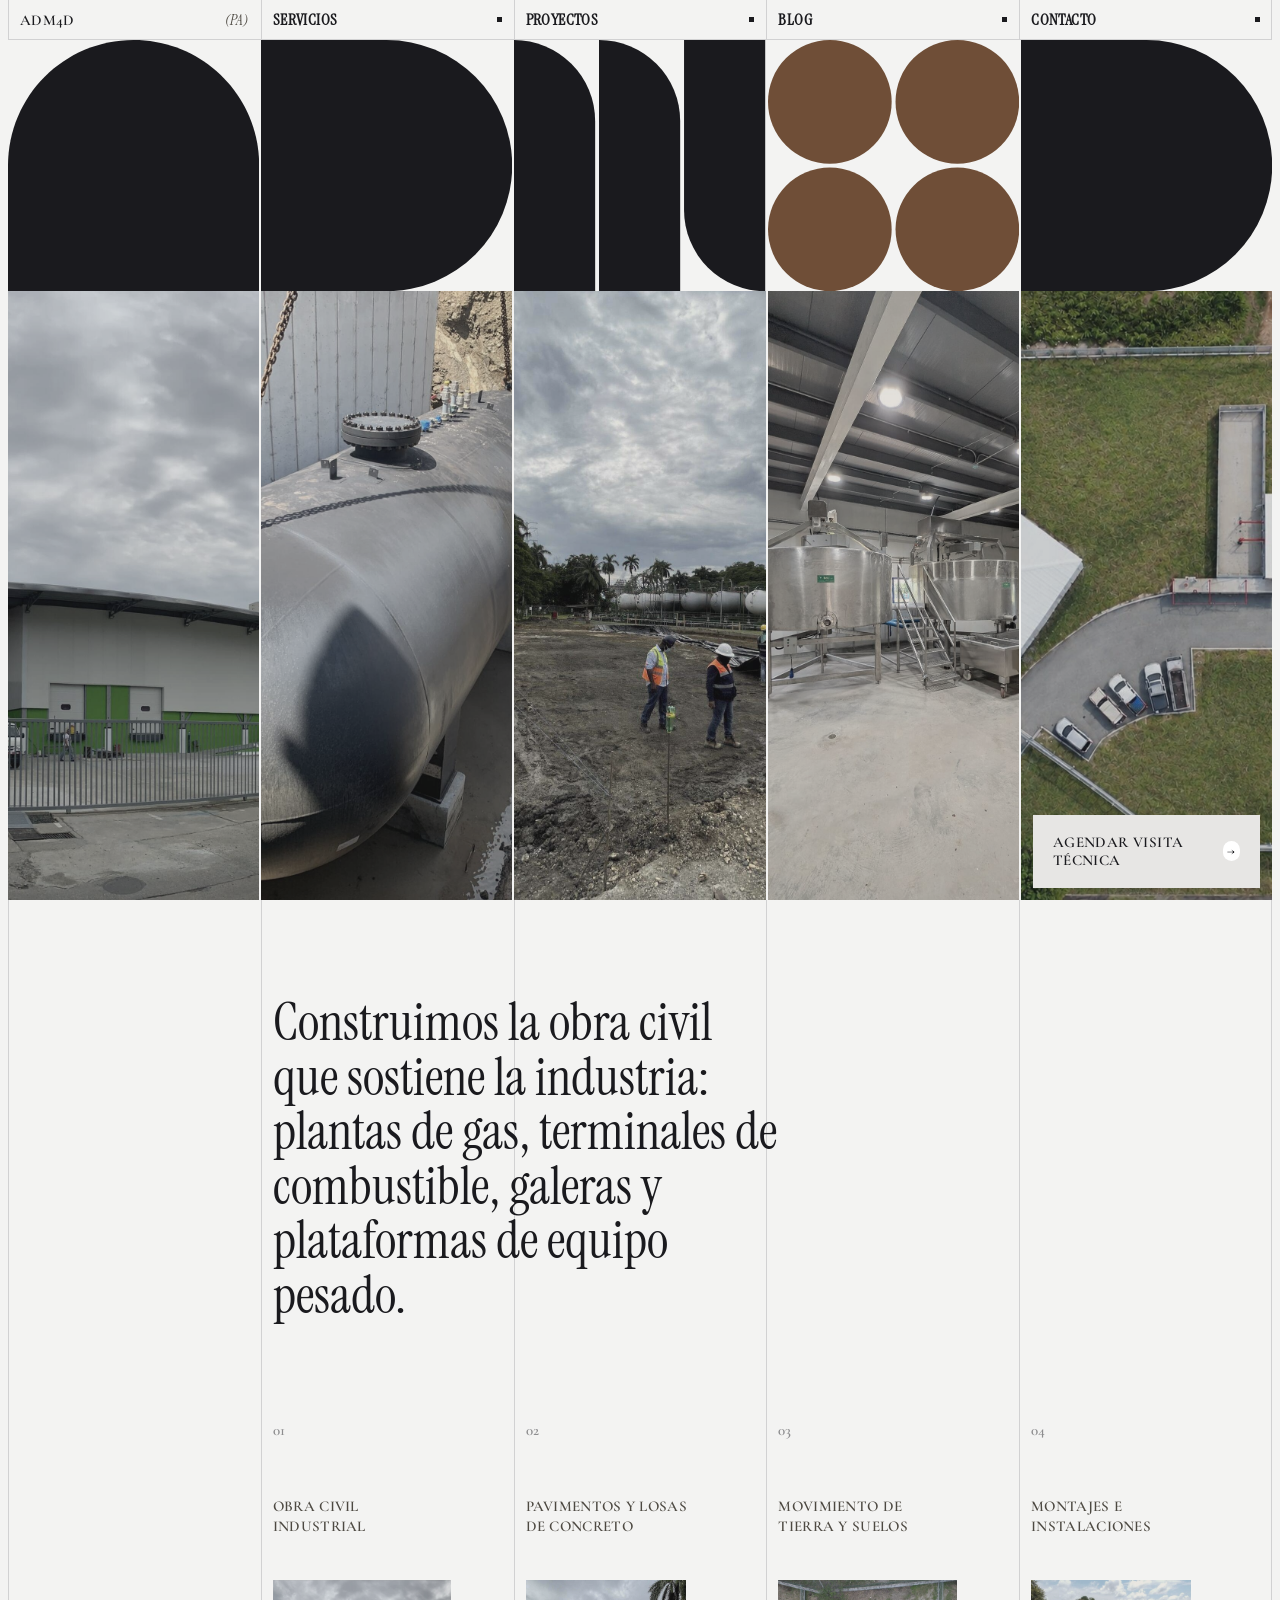
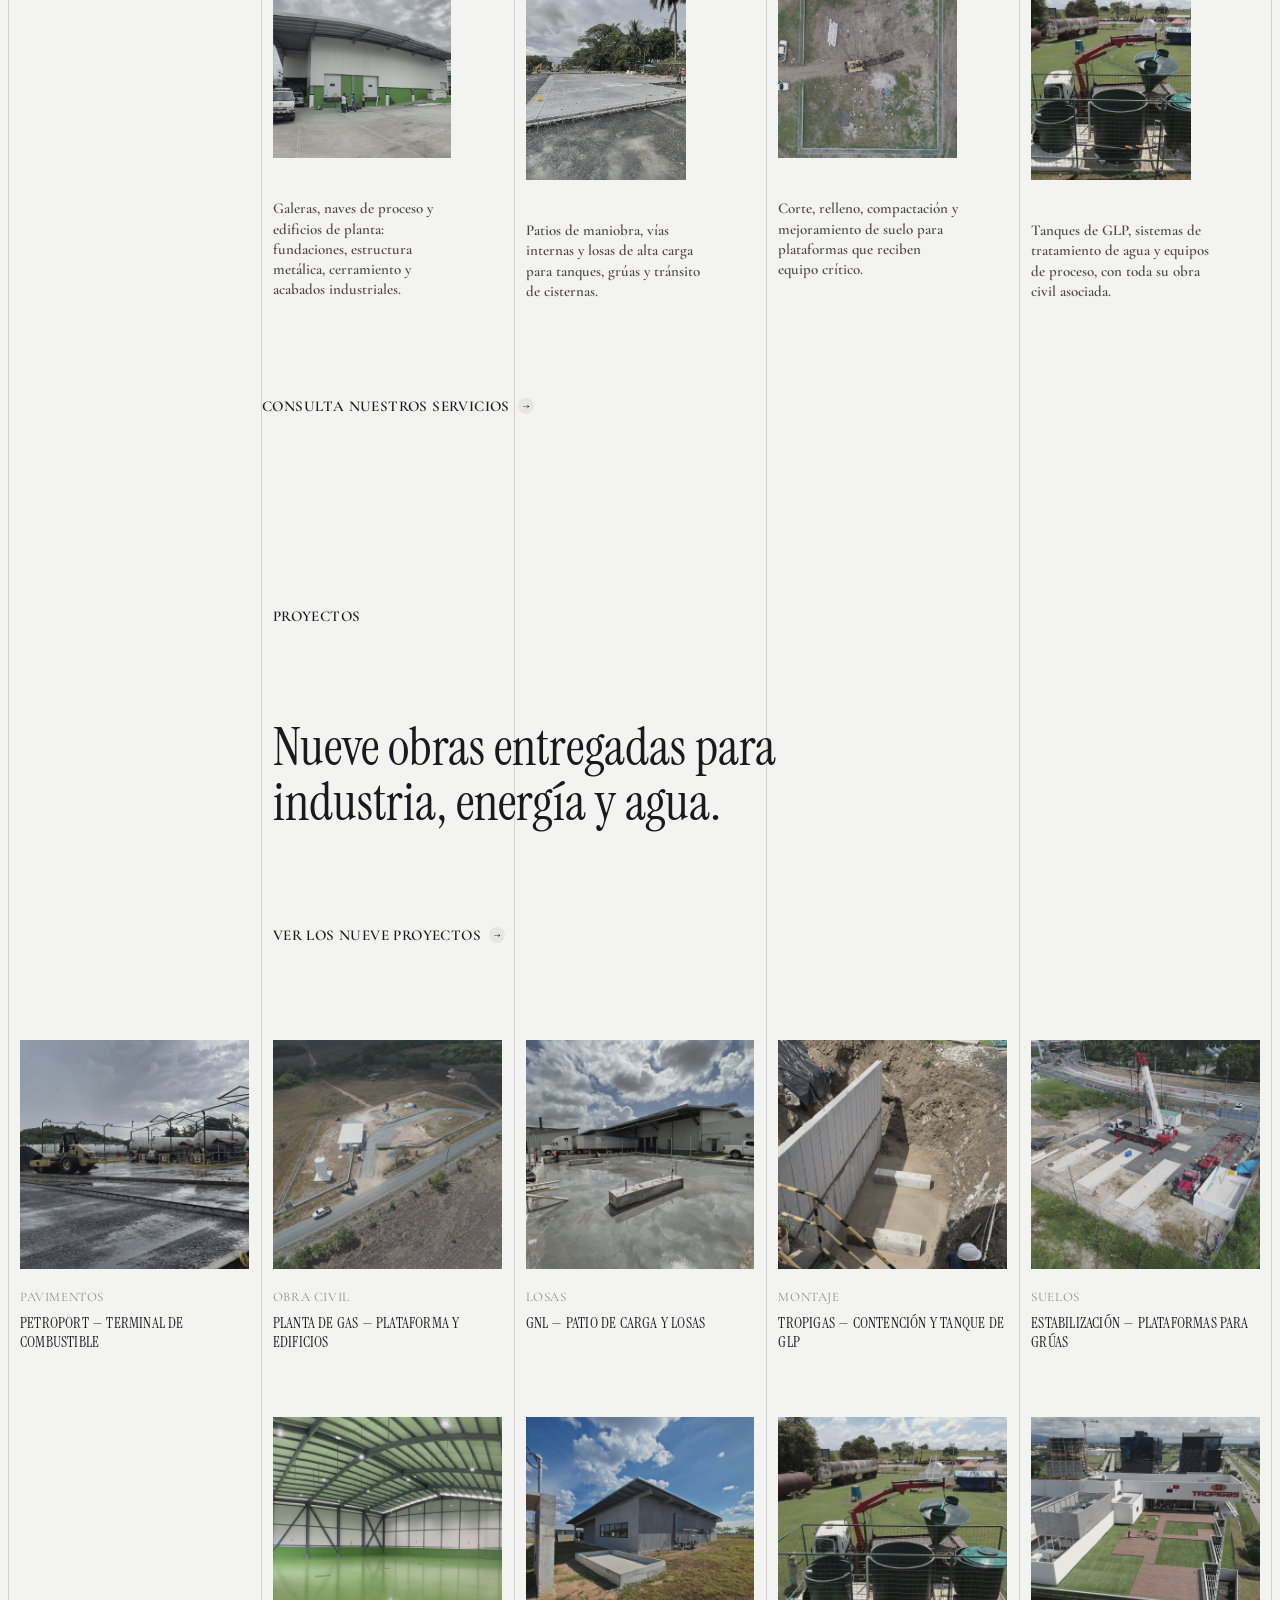
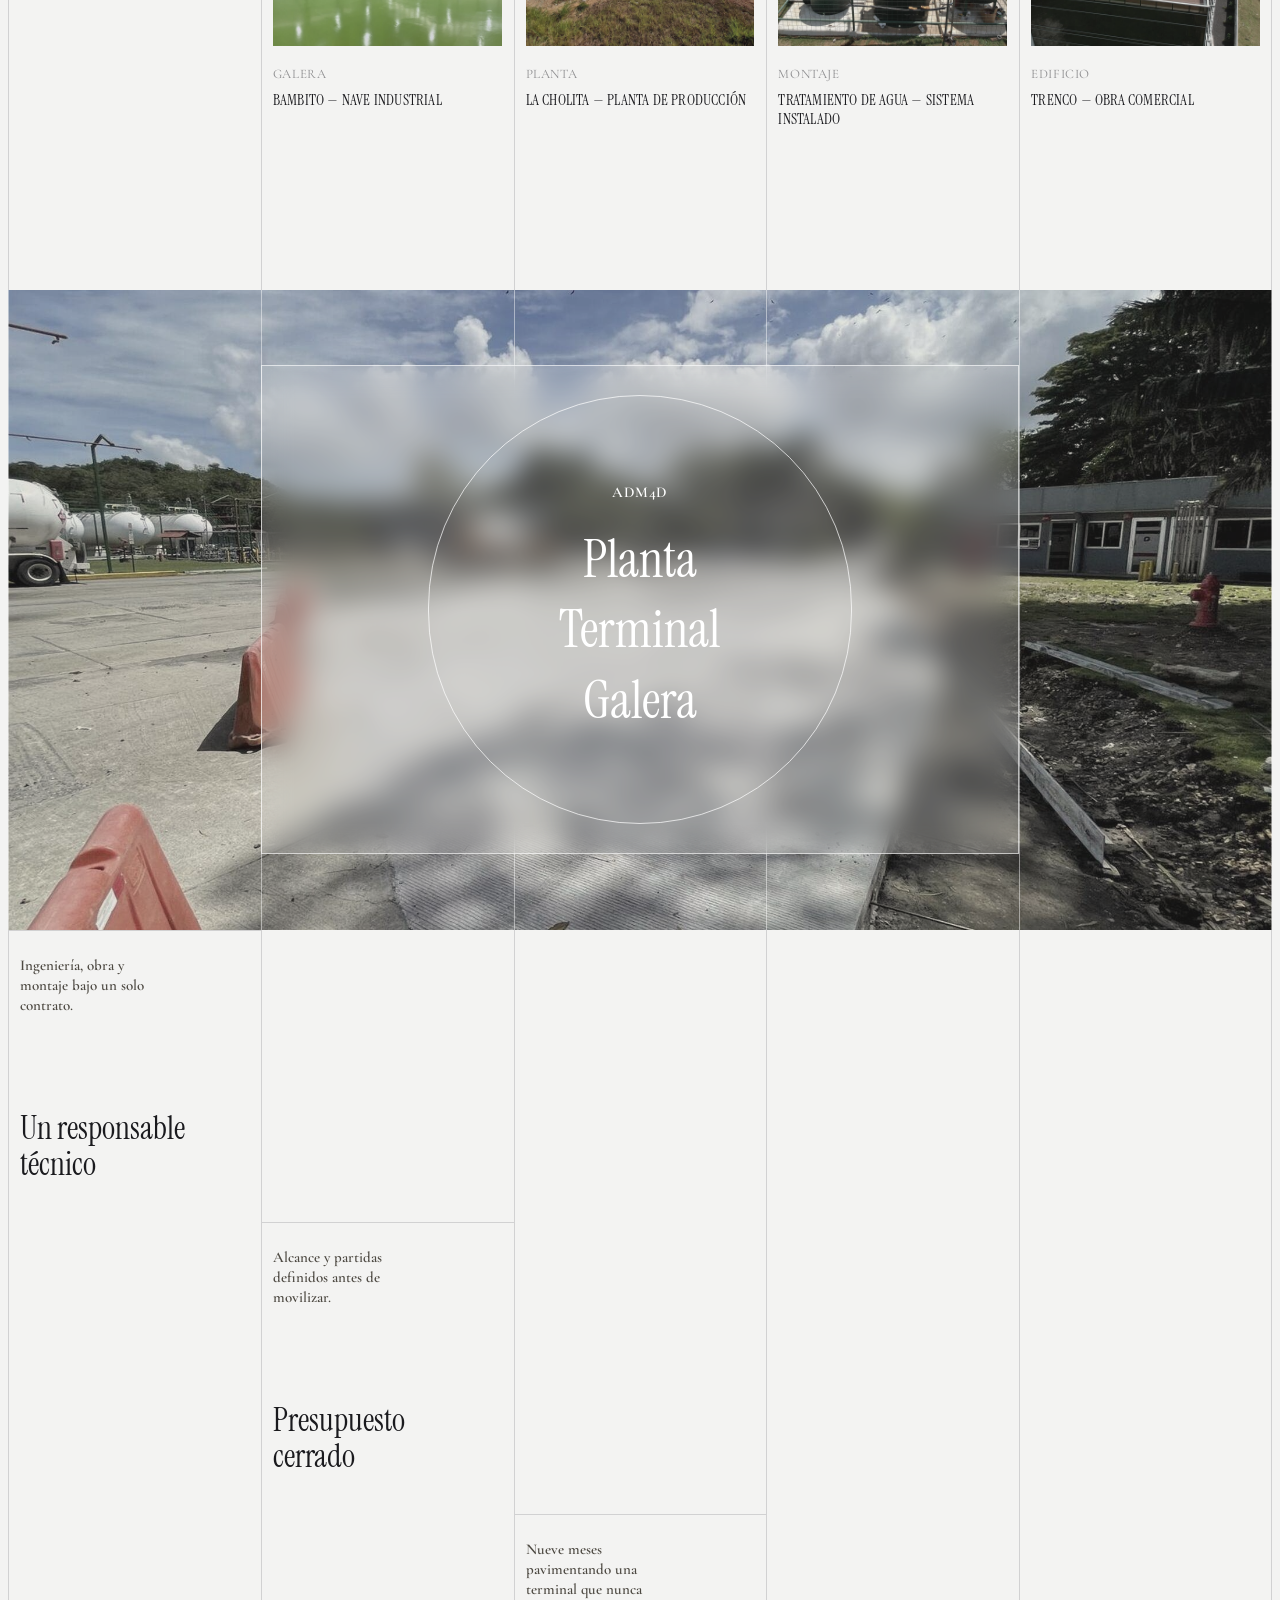
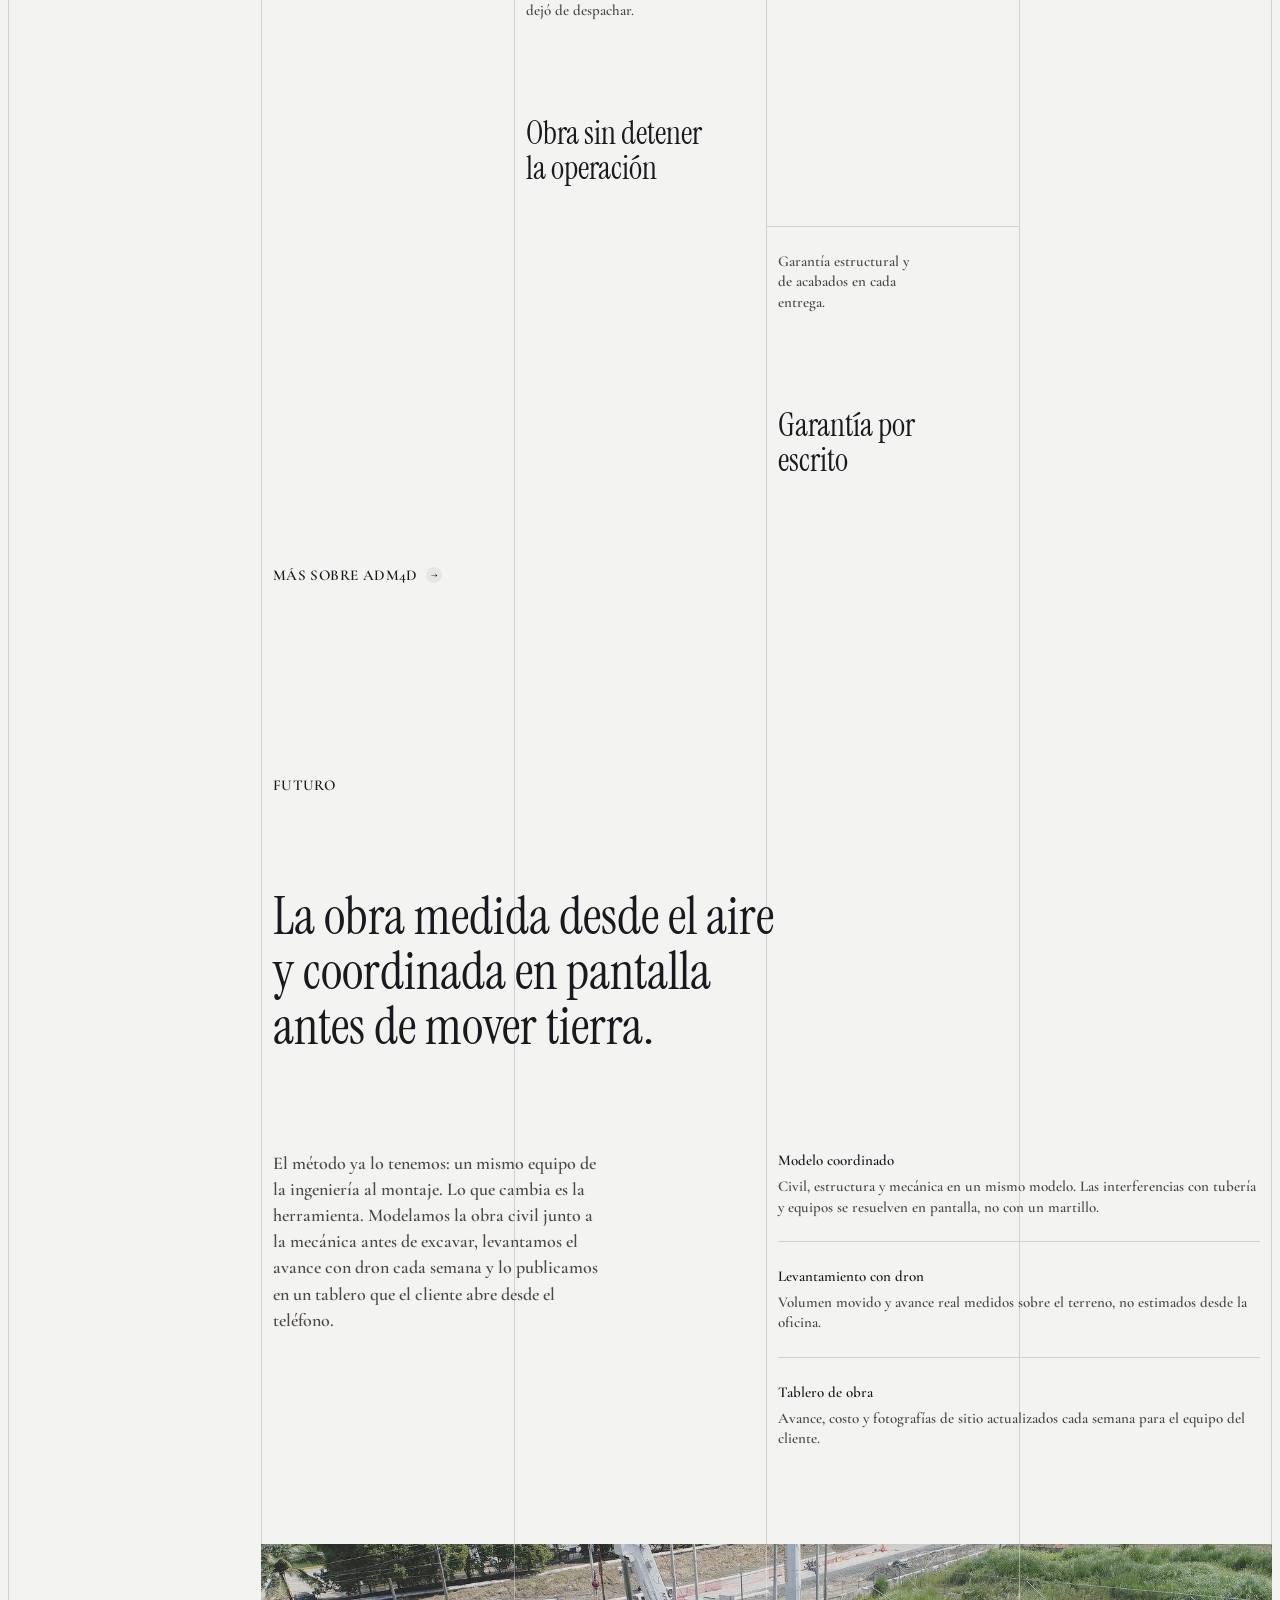
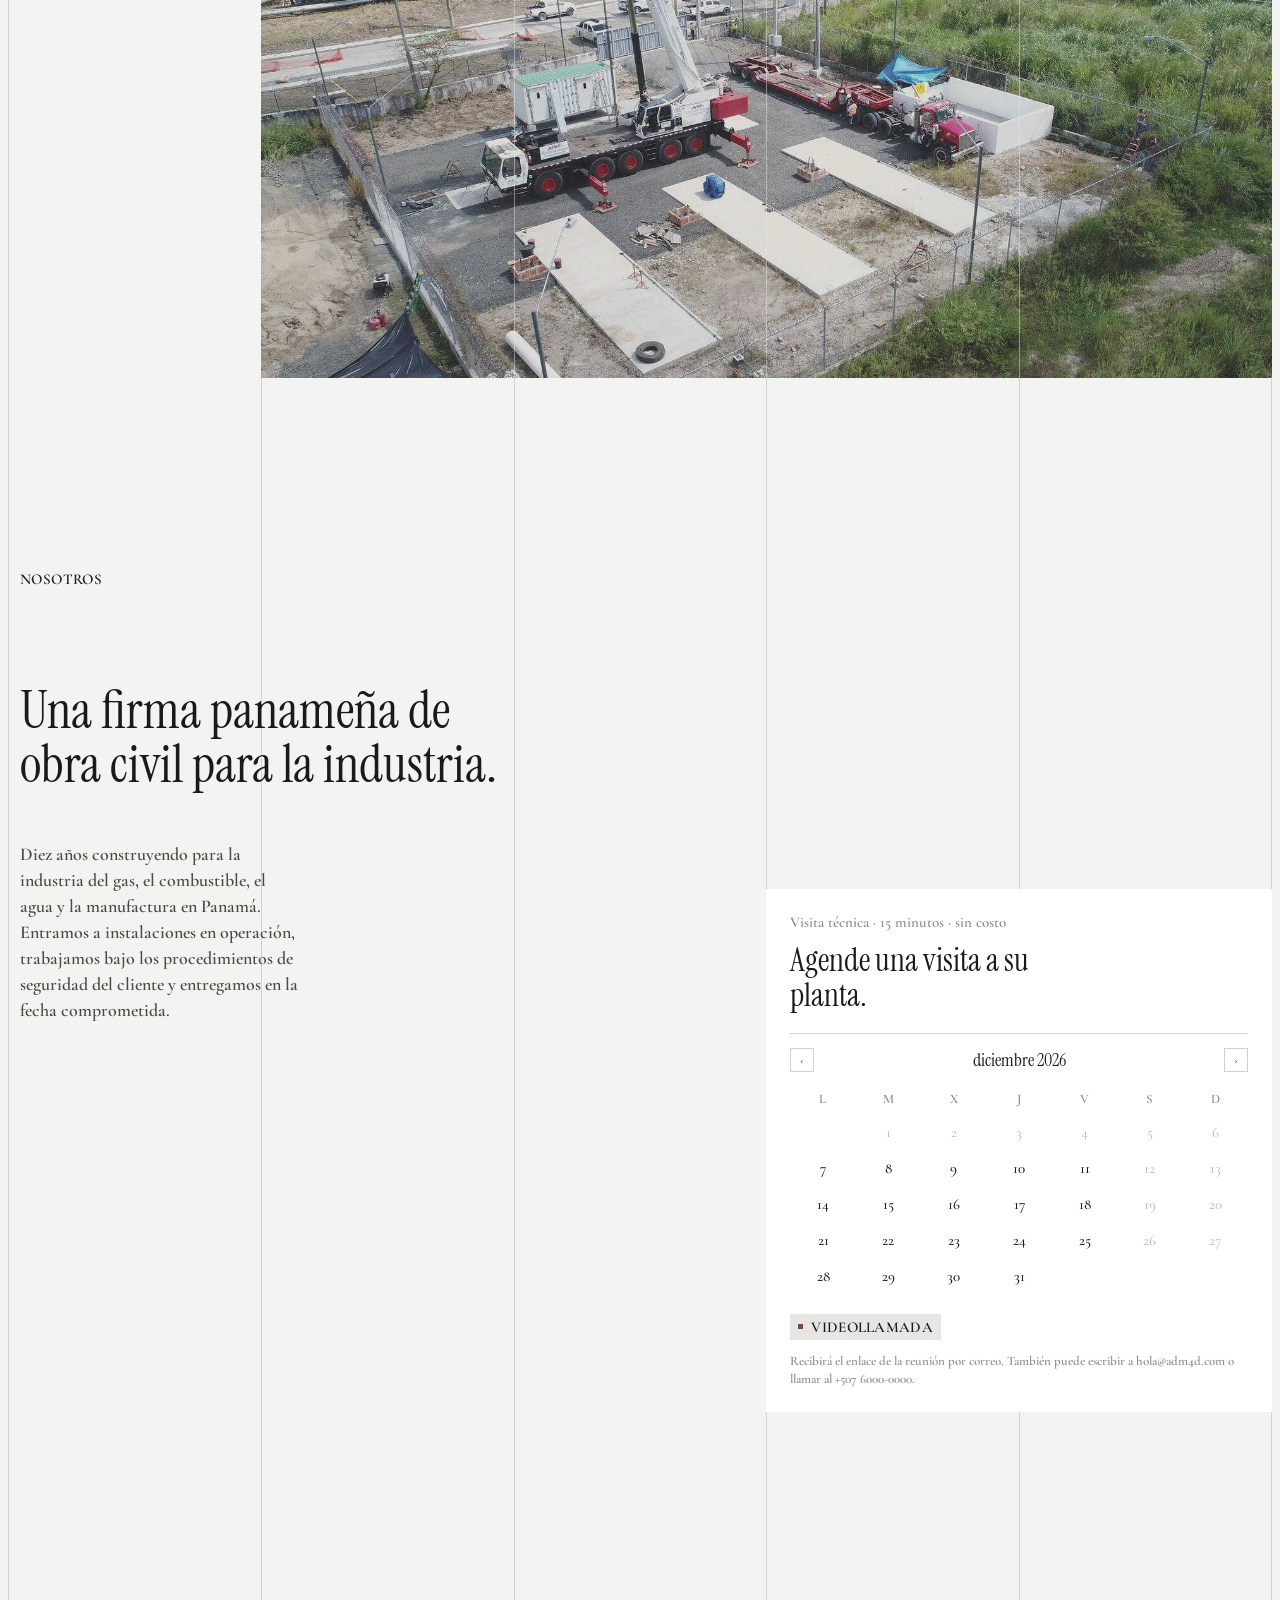
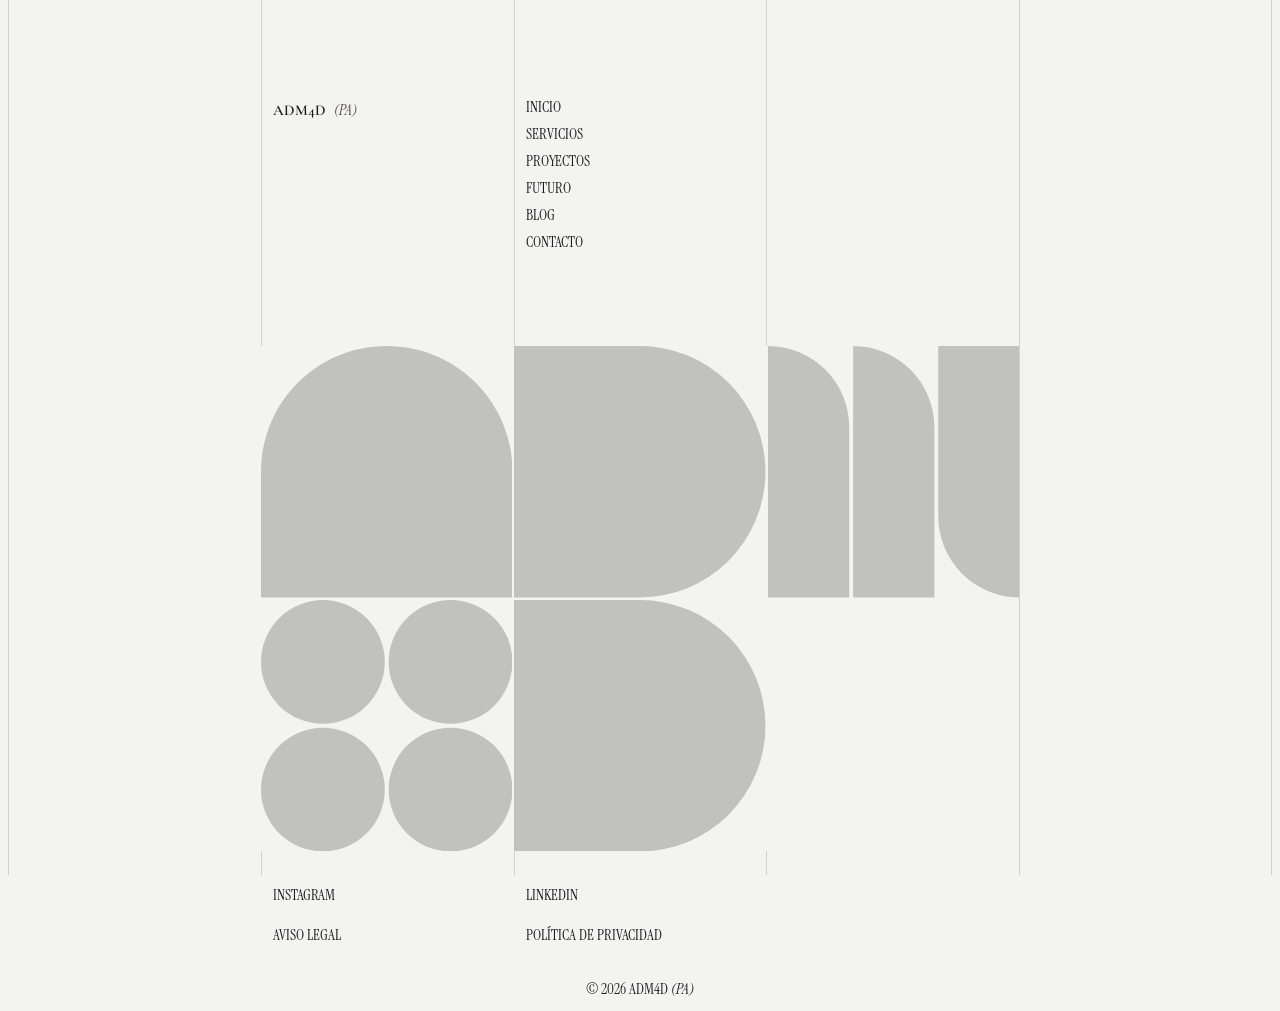
==== commit 4fc0fcd2: "Add files via upload" ====
--- a/index.html
+++ b/index.html
@@ -4,27 +4,27 @@
 <meta charset="utf-8">
 <meta name="color-scheme" content="light only">
 <meta name="viewport" content="width=device-width, initial-scale=1">
-<title>ADM4D — Diseño y construcción en Panamá</title>
+<title>ADM4D — Obra civil industrial en Panamá</title>
 <link rel="preconnect" href="https://fonts.googleapis.com">
 <link rel="preconnect" href="https://fonts.gstatic.com" crossorigin>
 <link href="https://fonts.googleapis.com/css2?family=Cormorant+Garamond:wght@400;500;600&family=Instrument+Serif:ital@0;1&display=swap" rel="stylesheet">
 <link rel="icon" href="assets/img/favicon.svg" type="image/svg+xml">
-<meta name="description" content="ADM4D es una firma panameña de diseño y construcción. Arquitectura, obra civil, remodelación y gerencia de proyecto en Colón y Ciudad de Panamá, con un solo equipo responsable del boceto a la entrega.">
+<meta name="description" content="ADM4D es una firma panameña de obra civil industrial. Plantas de gas, terminales de combustible, galeras, pavimentos de alta carga, estabilización de suelos y montajes, en instalaciones en operación.">
 <link rel="canonical" href="https://adm4d.com/">
 <meta property="og:url" content="https://adm4d.com/">
 <meta property="og:locale" content="es_PA">
 <meta name="robots" content="index,follow">
 <meta name="theme-color" content="#f3f3f2">
 <script type="application/ld+json">
-{"@context":"https://schema.org","@type":"GeneralContractor","name":"ADM4D","description":"Firma de diseño y construcción en Panamá: arquitectura, obra civil, remodelación y gerencia de proyecto.","url":"https://adm4d.com/","email":"hola@adm4d.com","telephone":"+507 6000-0000","image":"https://adm4d.com/assets/img/hero-residencia.jpg","address":{"@type":"PostalAddress","addressLocality":"Colón","addressCountry":"PA"},"areaServed":[{"@type":"Place","name":"Colón"},{"@type":"Place","name":"Ciudad de Panamá"},{"@type":"Place","name":"Panamá Oeste"}],"knowsLanguage":"es","hasOfferCatalog":{"@type":"OfferCatalog","name":"Servicios","itemListElement":[
-{"@type":"Offer","itemOffered":{"@type":"Service","name":"Arquitectura"}},
-{"@type":"Offer","itemOffered":{"@type":"Service","name":"Construcción civil"}},
-{"@type":"Offer","itemOffered":{"@type":"Service","name":"Remodelación y ampliación"}},
-{"@type":"Offer","itemOffered":{"@type":"Service","name":"Gerencia de proyecto"}}]}}
+{"@context":"https://schema.org","@type":"GeneralContractor","name":"ADM4D","description":"Firma panameña de obra civil industrial: plantas de gas, terminales de combustible, galeras, pavimentos de alta carga, estabilización de suelos y montajes.","url":"https://adm4d.com/","email":"hola@adm4d.com","telephone":"+507 6000-0000","image":"https://adm4d.com/assets/img/hero-03.jpg","address":{"@type":"PostalAddress","addressLocality":"Colón","addressCountry":"PA"},"areaServed":[{"@type":"Place","name":"Colón"},{"@type":"Place","name":"Ciudad de Panamá"},{"@type":"Place","name":"Panamá Oeste"}],"knowsLanguage":"es","hasOfferCatalog":{"@type":"OfferCatalog","name":"Servicios","itemListElement":[
+{"@type":"Offer","itemOffered":{"@type":"Service","name":"Obra civil industrial"}},
+{"@type":"Offer","itemOffered":{"@type":"Service","name":"Pavimentos y losas de concreto"}},
+{"@type":"Offer","itemOffered":{"@type":"Service","name":"Movimiento de tierra y estabilización de suelos"}},
+{"@type":"Offer","itemOffered":{"@type":"Service","name":"Montajes e instalaciones industriales"}}]}}
 </script>
-<meta property="og:title" content="ADM4D — Diseño y construcción en Panamá">
-<meta property="og:description" content="Diseñamos y construimos residencias, comercios y naves industriales en Panamá.">
-<meta property="og:image" content="assets/img/hero-residencia.jpg">
+<meta property="og:title" content="ADM4D — Obra civil industrial en Panamá">
+<meta property="og:description" content="Obra civil para la industria del gas, el combustible y el agua en Panamá. Plantas, terminales, galeras y plataformas de equipo pesado.">
+<meta property="og:image" content="assets/img/hero-03.jpg">
 <link rel="stylesheet" href="assets/css/style.css">
 </head>
 <body>
@@ -52,11 +52,11 @@
       <div class="cell"><svg viewBox="0 0 260 260" preserveAspectRatio="none"><path d="M0 0h130a130 130 0 0 1 0 260H0z"/></svg></div>
     </div>
     <div class="grid photos">
-      <div class="cell"><div class="img" style="background-image:url('assets/img/servicio-remodelacion.jpg')"></div></div>
-      <div class="cell"><div class="img" style="background-image:url('assets/img/hero-residencia.jpg')"></div><h1 class="sr">ADM4D — Diseño y construcción en Panamá</h1></div>
-      <div class="cell"><div class="img" style="background-image:url('assets/img/interior-04.jpg')"></div></div>
-      <div class="cell"><div class="img" style="background-image:url('assets/img/interior-02.jpg')"></div></div>
-      <div class="cell"><div class="img" style="background-image:url('assets/img/proyecto-punta-pacifica.jpg')"></div><a class="cta" href="#contacto">Agendar valoración gratuita <span aria-hidden="true">→</span></a></div>
+      <div class="cell"><div class="img" style="background-image:url('assets/img/hero-01.jpg')"></div></div>
+      <div class="cell"><div class="img" style="background-image:url('assets/img/hero-03.jpg')"></div><h1 class="sr">ADM4D — Obra civil industrial en Panamá</h1></div>
+      <div class="cell"><div class="img" style="background-image:url('assets/img/hero-02.jpg')"></div></div>
+      <div class="cell"><div class="img" style="background-image:url('assets/img/hero-04.jpg')"></div></div>
+      <div class="cell"><div class="img" style="background-image:url('assets/img/hero-05.jpg')"></div><a class="cta" href="#contacto">Agendar visita técnica <span aria-hidden="true">→</span></a></div>
     </div>
   </header>
 
@@ -65,62 +65,68 @@
 
   <section class="section" id="servicios">
     <div class="grid">
-      <h2 style="grid-column:2/5">En ADM4D el equipo que dibuja el plano es el mismo que levanta la obra: un solo responsable del primer boceto a la entrega.</h2>
+      <h2 style="grid-column:2/5">Construimos la obra civil que sostiene la industria: plantas de gas, terminales de combustible, galeras y plataformas de equipo pesado.</h2>
     </div>
     <div class="grid services">
-      <div class="svc" style="grid-column:2/3"><p class="n">01</p><p class="t">Arquitectura</p><div class="img" style="background-image:url('assets/img/servicio-arquitectura.jpg')"></div><p>Anteproyecto, planos constructivos y renders coordinados con ingeniería estructural, eléctrica y sanitaria.</p></div>
-      <div class="svc"><p class="n">02</p><p class="t">Construcción civil</p><div class="img" style="background-image:url('assets/img/servicio-construccion.jpg')"></div><p>Residencias, comercios y naves industriales con presupuesto cerrado y supervisión diaria en obra.</p></div>
-      <div class="svc"><p class="n">03</p><p class="t">Remodelación y ampliación</p><div class="img" style="background-image:url('assets/img/servicio-remodelacion.jpg')"></div><p>Levantamiento previo, diagnóstico estructural y una propuesta que respeta lo ya construido.</p></div>
-      <div class="svc"><p class="n">04</p><p class="t">Gerencia de proyecto</p><div class="img" style="background-image:url('assets/img/servicio-gerencia.jpg')"></div><p>Permisos municipales, licitación de subcontratistas y control de costos con reportes claros.</p></div>
+      <div class="svc" style="grid-column:2/3"><p class="n">01</p><p class="t">Obra civil industrial</p><div class="img" style="background-image:url('assets/img/servicio-obra-civil.jpg')"></div><p>Galeras, naves de proceso y edificios de planta: fundaciones, estructura metálica, cerramiento y acabados industriales.</p></div>
+      <div class="svc"><p class="n">02</p><p class="t">Pavimentos y losas de concreto</p><div class="img" style="background-image:url('assets/img/servicio-pavimentos.jpg')"></div><p>Patios de maniobra, vías internas y losas de alta carga para tanques, grúas y tránsito de cisternas.</p></div>
+      <div class="svc"><p class="n">03</p><p class="t">Movimiento de tierra y suelos</p><div class="img" style="background-image:url('assets/img/servicio-suelos.jpg')"></div><p>Corte, relleno, compactación y mejoramiento de suelo para plataformas que reciben equipo crítico.</p></div>
+      <div class="svc"><p class="n">04</p><p class="t">Montajes e instalaciones</p><div class="img" style="background-image:url('assets/img/servicio-montajes.jpg')"></div><p>Tanques de GLP, sistemas de tratamiento de agua y equipos de proceso, con toda su obra civil asociada.</p></div>
     </div>
     <div class="grid"><a class="more" href="#contacto">Consulta nuestros servicios <span aria-hidden="true">→</span></a></div>
   </section>
   <section class="section" id="proyectos">
     <div class="grid"><p class="label" style="grid-column:2/3">Proyectos</p></div>
-    <div class="grid"><h2 style="grid-column:2/5">Obras que hablan de precisión y de oficio.</h2></div>
+    <div class="grid"><h2 style="grid-column:2/5">Nueve obras entregadas para industria, energía y agua.</h2></div>
+    <div class="grid"><a class="more" style="grid-column:2/4" href="proyectos/">Ver los nueve proyectos <span aria-hidden="true">→</span></a></div>
     <div class="grid" style="margin-top:var(--gap)">
-      <div class="proj" style="grid-column:2/3"><div class="img" style="background-image:url('assets/img/proyecto-residencia-marina.jpg')"></div><p class="cap"><span class="y">2025</span><span>Residencia Marina, Costa del Este</span></p></div>
-      <div class="proj"><div class="img" style="background-image:url('assets/img/proyecto-punta-pacifica.jpg')"></div><p class="cap"><span class="y">2025</span><span>Apartamento en Punta Pacífica: luz y madera</span></p></div>
-      <div class="proj"><div class="img" style="background-image:url('assets/img/proyecto-nave-colon.jpg')"></div><p class="cap"><span class="y">2024</span><span>Nave logística en Zona Libre de Colón</span></p></div>
-      <div class="proj"><div class="img" style="background-image:url('assets/img/proyecto-casa-las-palmas.jpg')"></div><p class="cap"><span class="y">2023</span><span>Casa Las Palmas, Panamá Oeste</span></p></div>
+      <a class="proj" href="proyectos/#petroport"><div class="img" style="background-image:url('assets/img/proy-petroport.jpg')"></div><p class="cap"><span class="y">Pavimentos</span><span>Petroport — terminal de combustible</span></p></a>
+      <a class="proj" href="proyectos/#planta-de-gas"><div class="img" style="background-image:url('assets/img/proy-planta-gas.jpg')"></div><p class="cap"><span class="y">Obra civil</span><span>Planta de gas — plataforma y edificios</span></p></a>
+      <a class="proj" href="proyectos/#gnl"><div class="img" style="background-image:url('assets/img/proy-gnl.jpg')"></div><p class="cap"><span class="y">Losas</span><span>GNL — patio de carga y losas</span></p></a>
+      <a class="proj" href="proyectos/#tropigas"><div class="img" style="background-image:url('assets/img/proy-tropigas.jpg')"></div><p class="cap"><span class="y">Montaje</span><span>Tropigas — contención y tanque de GLP</span></p></a>
+      <a class="proj" href="proyectos/#estabilizacion"><div class="img" style="background-image:url('assets/img/proy-estabilizacion.jpg')"></div><p class="cap"><span class="y">Suelos</span><span>Estabilización — plataformas para grúas</span></p></a>
+      <a class="proj" style="grid-column:2/3" href="proyectos/#bambito"><div class="img" style="background-image:url('assets/img/proy-bambito.jpg')"></div><p class="cap"><span class="y">Galera</span><span>Bambito — nave industrial</span></p></a>
+      <a class="proj" href="proyectos/#la-cholita"><div class="img" style="background-image:url('assets/img/proy-la-cholita.jpg')"></div><p class="cap"><span class="y">Planta</span><span>La Cholita — planta de producción</span></p></a>
+      <a class="proj" href="proyectos/#tratamiento-de-agua"><div class="img" style="background-image:url('assets/img/proy-tratamiento-agua.jpg')"></div><p class="cap"><span class="y">Montaje</span><span>Tratamiento de agua — sistema instalado</span></p></a>
+      <a class="proj" href="proyectos/#trenco"><div class="img" style="background-image:url('assets/img/proy-trenco.jpg')"></div><p class="cap"><span class="y">Edificio</span><span>Trenco — obra comercial</span></p></a>
     </div>
   </section>
 
   <section class="band" aria-label="Valores">
     <div class="bg" style="background-image:url('assets/img/banda-valores.jpg')"></div>
-    <div class="grid"><i style="grid-column:1"></i><i style="grid-column:2"></i><i style="grid-column:3"></i><i style="grid-column:4"></i><i style="grid-column:5"></i><div class="frame"><div><small>ADM4D</small><p>Diseño<br>Obra<br>Garantía</p></div></div></div>
+    <div class="grid"><i style="grid-column:1"></i><i style="grid-column:2"></i><i style="grid-column:3"></i><i style="grid-column:4"></i><i style="grid-column:5"></i><div class="frame"><div><small>ADM4D</small><p>Planta<br>Terminal<br>Galera</p></div></div></div>
   </section>
 
   <section class="values">
-    <div class="row"><div class="v" style="grid-column:1/2"><small>Un solo contrato, un solo responsable técnico.</small><h3>Diseño y obra en una misma firma</h3></div></div>
-    <div class="row"><div class="v" style="grid-column:2/3"><small>Partidas detalladas antes de iniciar; sin sorpresas al final.</small><h3>Presupuesto cerrado</h3></div></div>
-    <div class="row"><div class="v" style="grid-column:3/4"><small>Reportes semanales de avance y costo durante toda la obra.</small><h3>Control que se puede leer</h3></div></div>
+    <div class="row"><div class="v" style="grid-column:1/2"><small>Ingeniería, obra y montaje bajo un solo contrato.</small><h3>Un responsable técnico</h3></div></div>
+    <div class="row"><div class="v" style="grid-column:2/3"><small>Alcance y partidas definidos antes de movilizar.</small><h3>Presupuesto cerrado</h3></div></div>
+    <div class="row"><div class="v" style="grid-column:3/4"><small>Nueve meses pavimentando una terminal que nunca dejó de despachar.</small><h3>Obra sin detener la operación</h3></div></div>
     <div class="row"><div class="v" style="grid-column:4/5"><small>Garantía estructural y de acabados en cada entrega.</small><h3>Garantía por escrito</h3></div></div>
     <div class="grid"><a class="more" href="#nosotros">Más sobre ADM4D <span aria-hidden="true">→</span></a></div>
   </section>
 
   <section class="section future" id="futuro">
     <div class="grid"><p class="label" style="grid-column:2/3">Futuro</p></div>
-    <div class="grid"><h2 style="grid-column:2/5">Diseñar y construir como un solo proceso, con la obra visible desde el primer día.</h2></div>
+    <div class="grid"><h2 style="grid-column:2/5">La obra medida desde el aire y coordinada en pantalla antes de mover tierra.</h2></div>
     <div class="grid">
-      <p class="lead">El método ya lo tenemos: un mismo equipo del boceto a la entrega. Lo que cambia es la herramienta. Modelamos cada proyecto en BIM antes de mover tierra, lo recorremos en 3D con el cliente y llevamos el avance de obra en un tablero digital que se lee desde el teléfono.</p>
+      <p class="lead">El método ya lo tenemos: un mismo equipo de la ingeniería al montaje. Lo que cambia es la herramienta. Modelamos la obra civil junto a la mecánica antes de excavar, levantamos el avance con dron cada semana y lo publicamos en un tablero que el cliente abre desde el teléfono.</p>
       <div class="facts">
-        <p><b>Modelo BIM</b>Un único modelo para arquitectura, estructura e instalaciones. Los choques se resuelven en pantalla, no en obra.</p>
-        <p><b>Recorrido 3D</b>Usted camina su casa o su nave antes de que exista, y decide con certeza.</p>
-        <p><b>Control digital de obra</b>Avance, costo y fotos de sitio actualizados cada semana en un tablero compartido.</p>
+        <p><b>Modelo coordinado</b>Civil, estructura y mecánica en un mismo modelo. Las interferencias con tubería y equipos se resuelven en pantalla, no con un martillo.</p>
+        <p><b>Levantamiento con dron</b>Volumen movido y avance real medidos sobre el terreno, no estimados desde la oficina.</p>
+        <p><b>Tablero de obra</b>Avance, costo y fotografías de sitio actualizados cada semana para el equipo del cliente.</p>
       </div>
-      <div class="wide" style="background-image:url('assets/img/servicio-gerencia.jpg')"><i></i></div>
+      <div class="wide" style="background-image:url('assets/img/futuro-ancha.jpg')"><i></i></div>
     </div>
   </section>
 
   <section class="section about" id="nosotros">
     <div class="grid"><p class="label" style="grid-column:1/2">Nosotros</p></div>
     <div class="grid">
-      <h2>Una firma panameña que dibuja lo que construye.</h2>
-      <p class="lead">ADM4D nace de la experiencia directa en obra, en Colón y Ciudad de Panamá. Diseñamos con el detalle de quien va a construirlo y construimos con el cuidado de quien lo diseñó.</p>
+      <h2>Una firma panameña de obra civil para la industria.</h2>
+      <p class="lead">Diez años construyendo para la industria del gas, el combustible, el agua y la manufactura en Panamá. Entramos a instalaciones en operación, trabajamos bajo los procedimientos de seguridad del cliente y entregamos en la fecha comprometida.</p>
       <div class="card" id="contacto">
-        <p class="d">Primera consulta · 15 minutos · sin costo</p>
-        <h3>Reserve una llamada con el equipo.</h3>
+        <p class="d">Visita técnica · 15 minutos · sin costo</p>
+        <h3>Agende una visita a su planta.</h3>
         <div class="cal">
           <div class="mh"><button type="button" id="prev" aria-label="Mes anterior">‹</button><b id="mname"></b><button type="button" id="next" aria-label="Mes siguiente">›</button></div>
           <div class="dow"><span>L</span><span>M</span><span>X</span><span>J</span><span>V</span><span>S</span><span>D</span></div>
--- a/assets/css/style.css
+++ b/assets/css/style.css
@@ -73,10 +73,10 @@
 @media (max-width:900px){.section h2{grid-column:1/-1}.services>*{grid-column:span 1}.svc .img{width:100%}}
 
 /* ---- piece 3: projects + values band ---- */
-.proj{padding:0 12px}
-.proj .img{aspect-ratio:1/1;background-size:cover;background-position:center;filter:contrast(.88) saturate(.75) sepia(.08) brightness(.95);margin-bottom:56px}
-.proj .cap{display:grid;grid-template-columns:44px 1fr;gap:8px;font:400 var(--t15)/1.25 var(--serif);text-transform:uppercase;letter-spacing:.2px}
-.proj .cap .y{color:var(--mist);font-family:var(--sans)}
+.proj{padding:0 12px;margin-bottom:64px}
+.proj .img{aspect-ratio:1/1;background-size:cover;background-position:center;filter:contrast(.88) saturate(.75) sepia(.08) brightness(.95);margin-bottom:20px}
+.proj .cap{display:block;font:400 var(--t15)/1.3 var(--serif);text-transform:uppercase;letter-spacing:.2px}
+.proj .cap .y{display:block;color:var(--mist);font-family:var(--sans);font-size:13px;letter-spacing:.6px;margin-bottom:8px}
 .band{position:relative;min-height:640px;background:var(--linen);background-size:cover;background-position:center;filter:none}
 .band .bg{position:absolute;inset:0;background-size:cover;background-position:center;filter:contrast(.85) saturate(.7) sepia(.1) brightness(.95)}
 .band .grid{position:relative;z-index:1;min-height:640px}
@@ -211,7 +211,7 @@
   /* Proyectos: apilados con foto grande */
   .proj{grid-column:1/-1!important;margin-bottom:40px}
   .proj .img{aspect-ratio:4/3;margin-bottom:16px}
-  .proj .cap{grid-template-columns:52px 1fr;font-size:16px}
+  .proj .cap{font-size:16px}
 
   /* Banda de valores */
   .band,.band .grid{min-height:0}
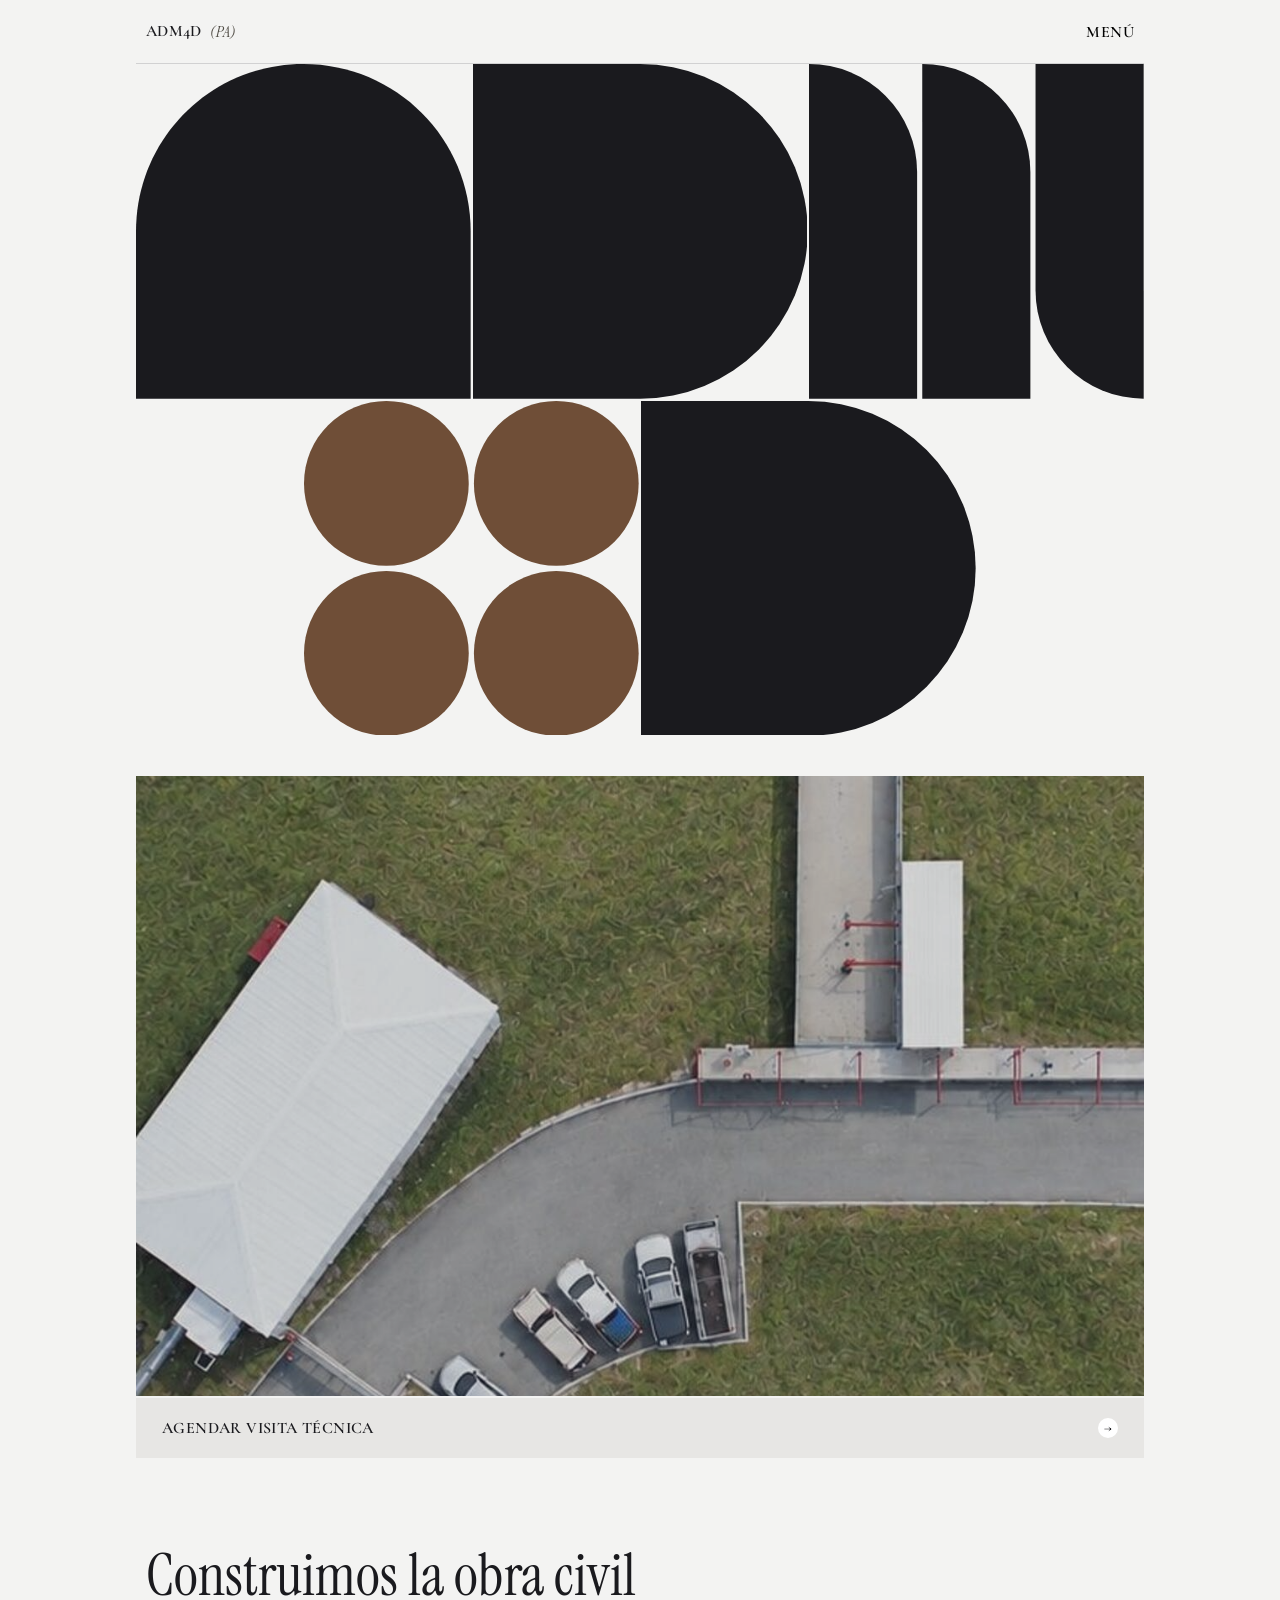
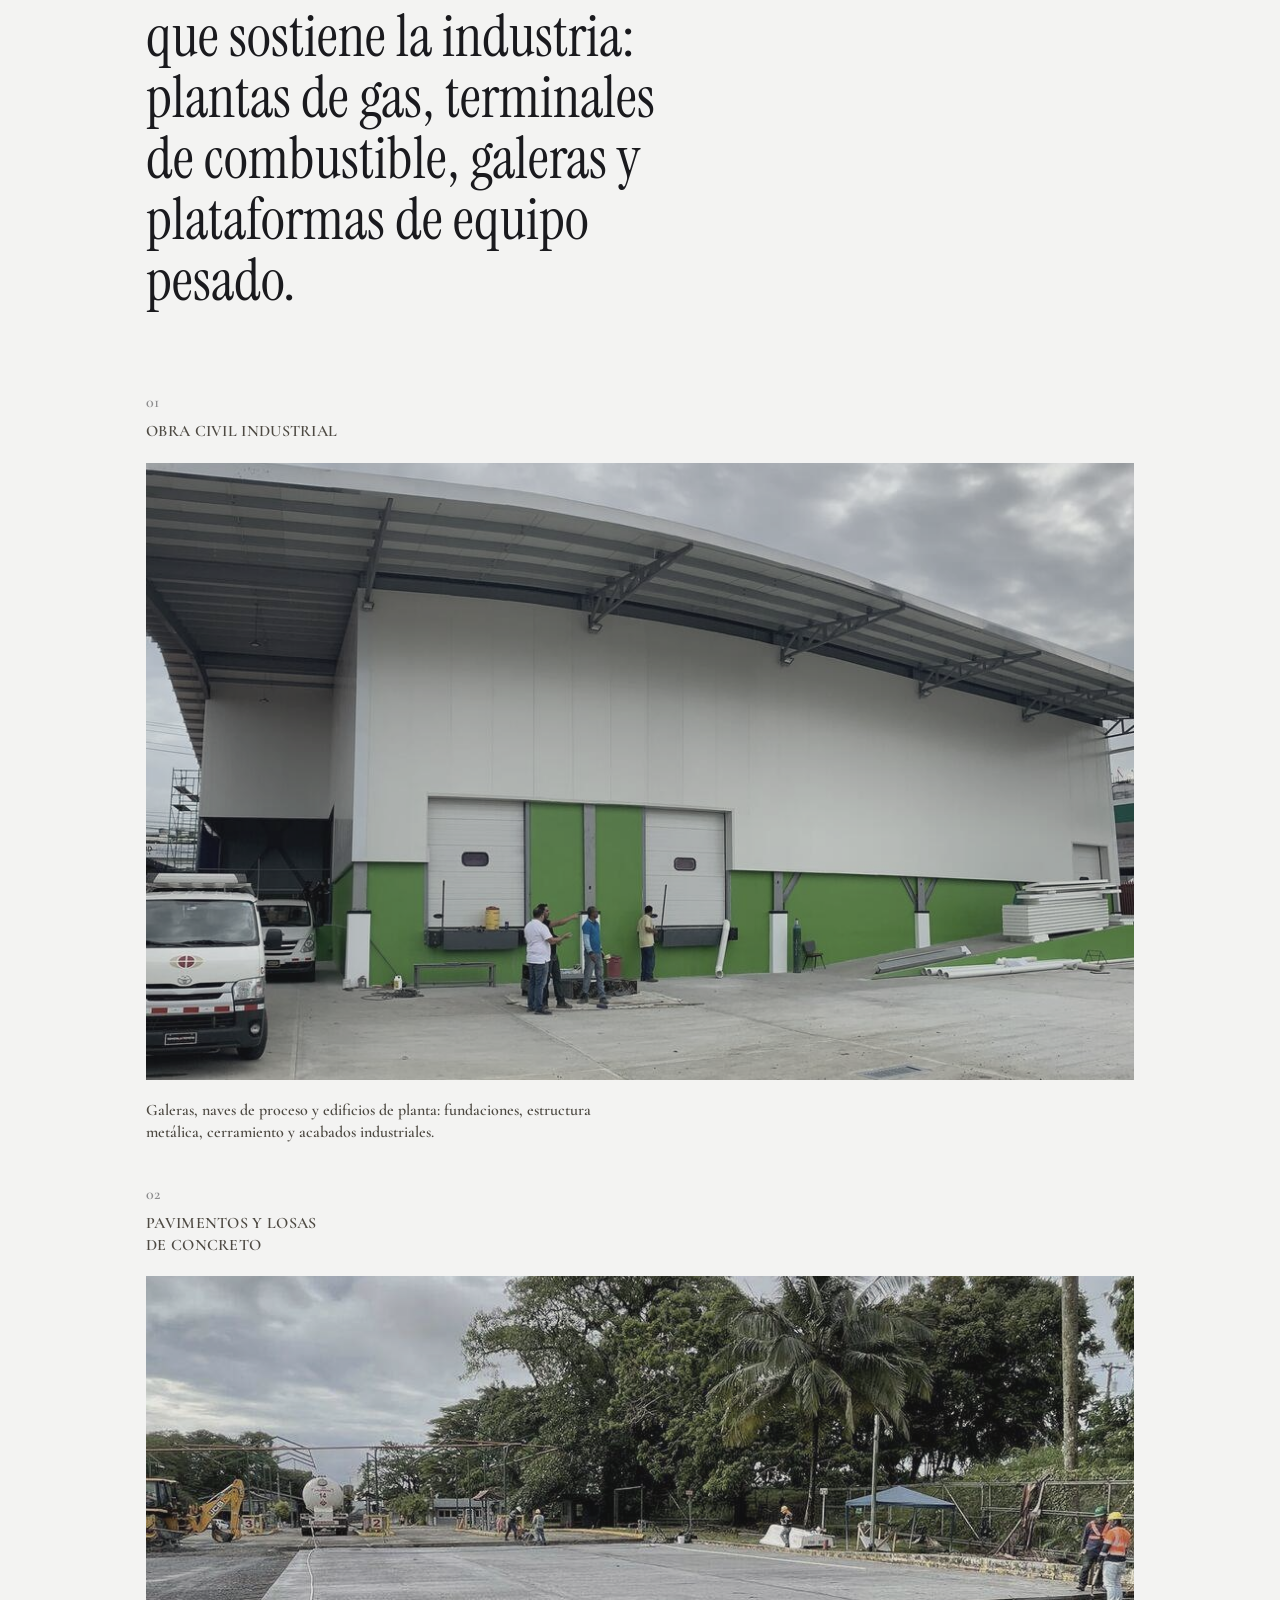
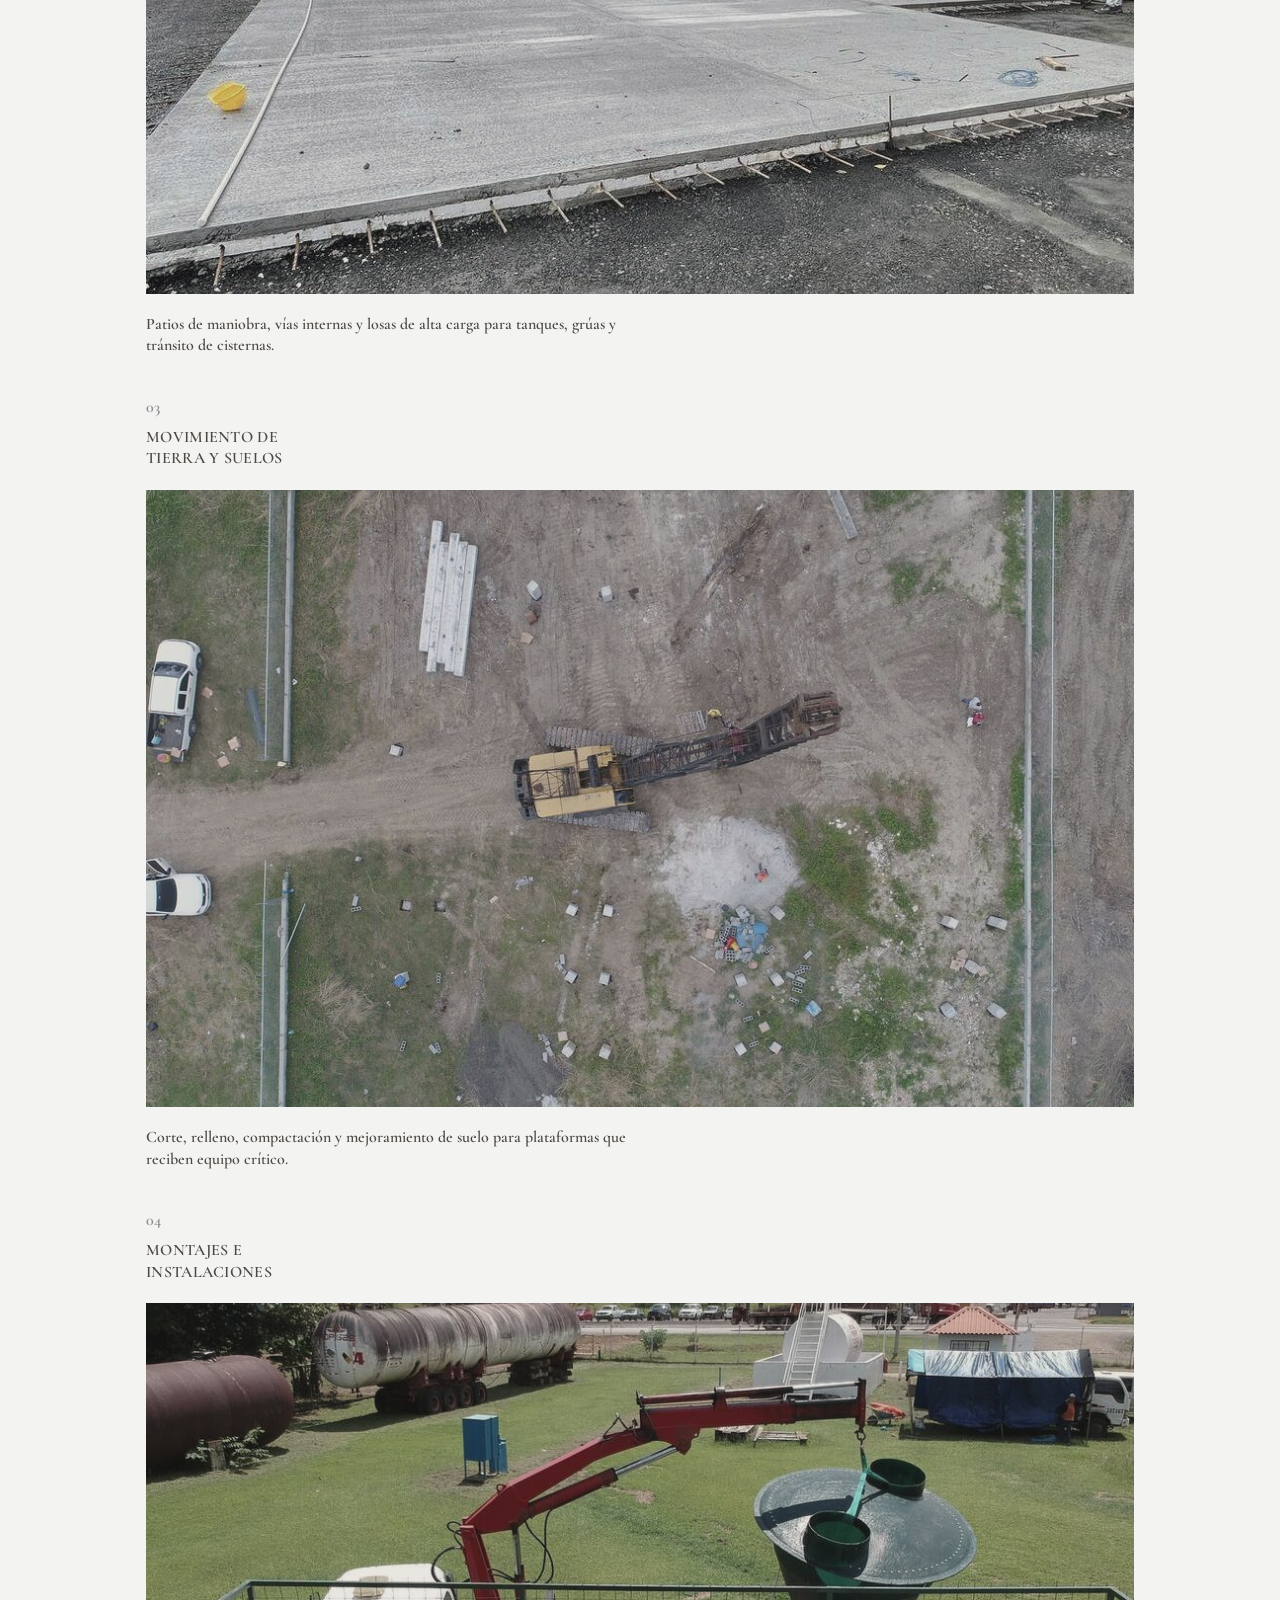
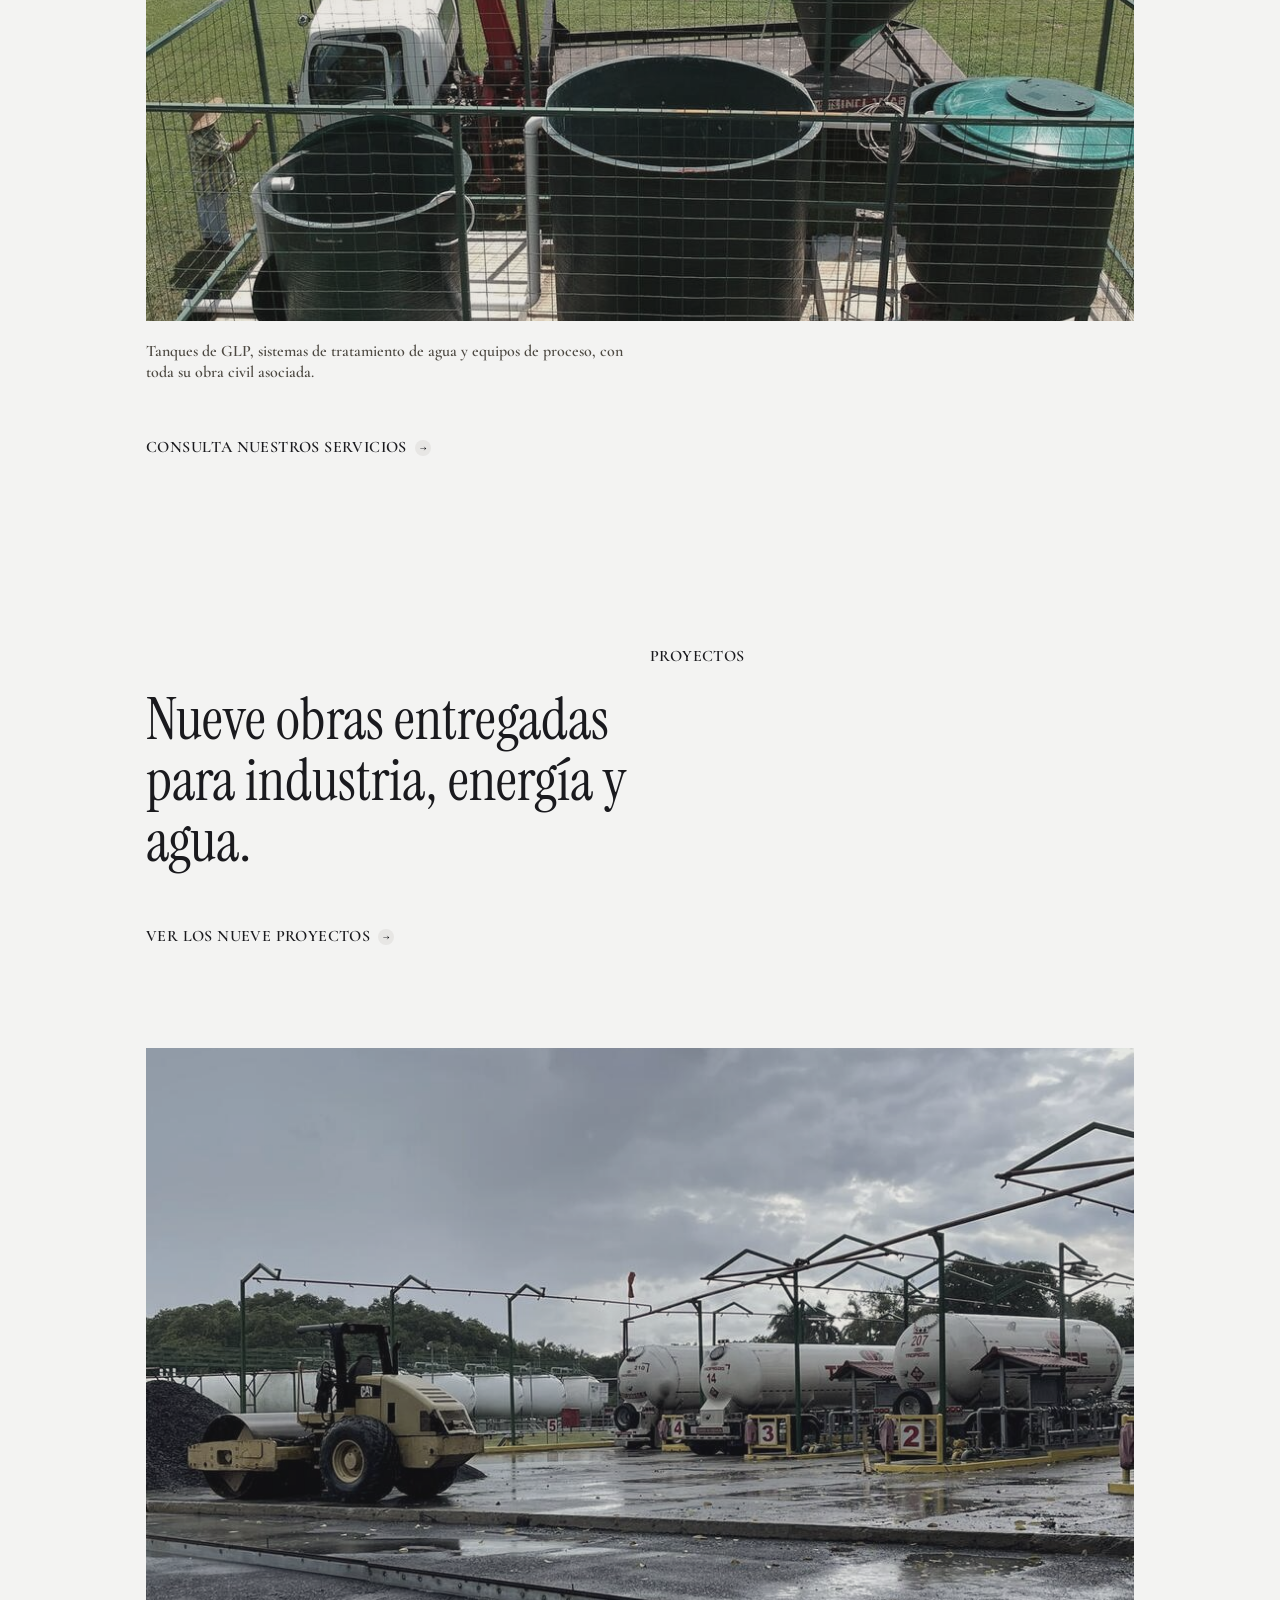
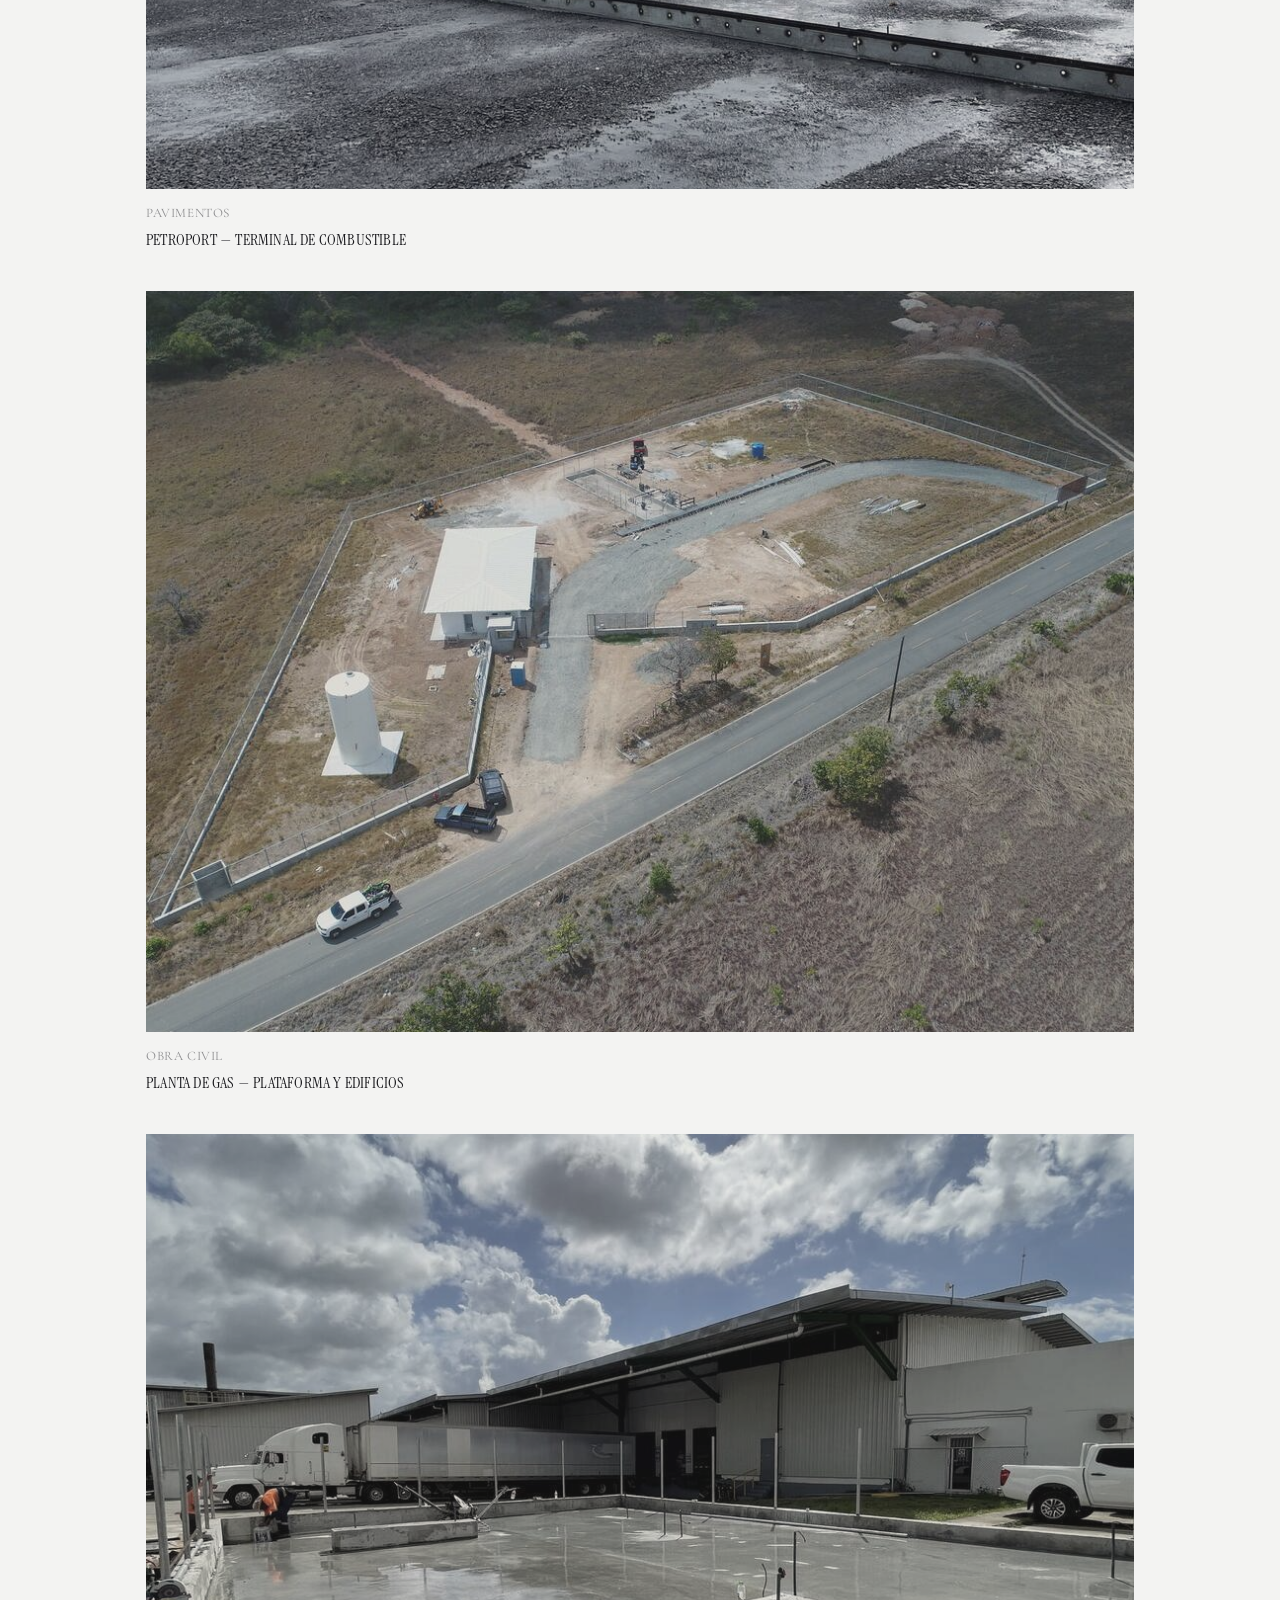
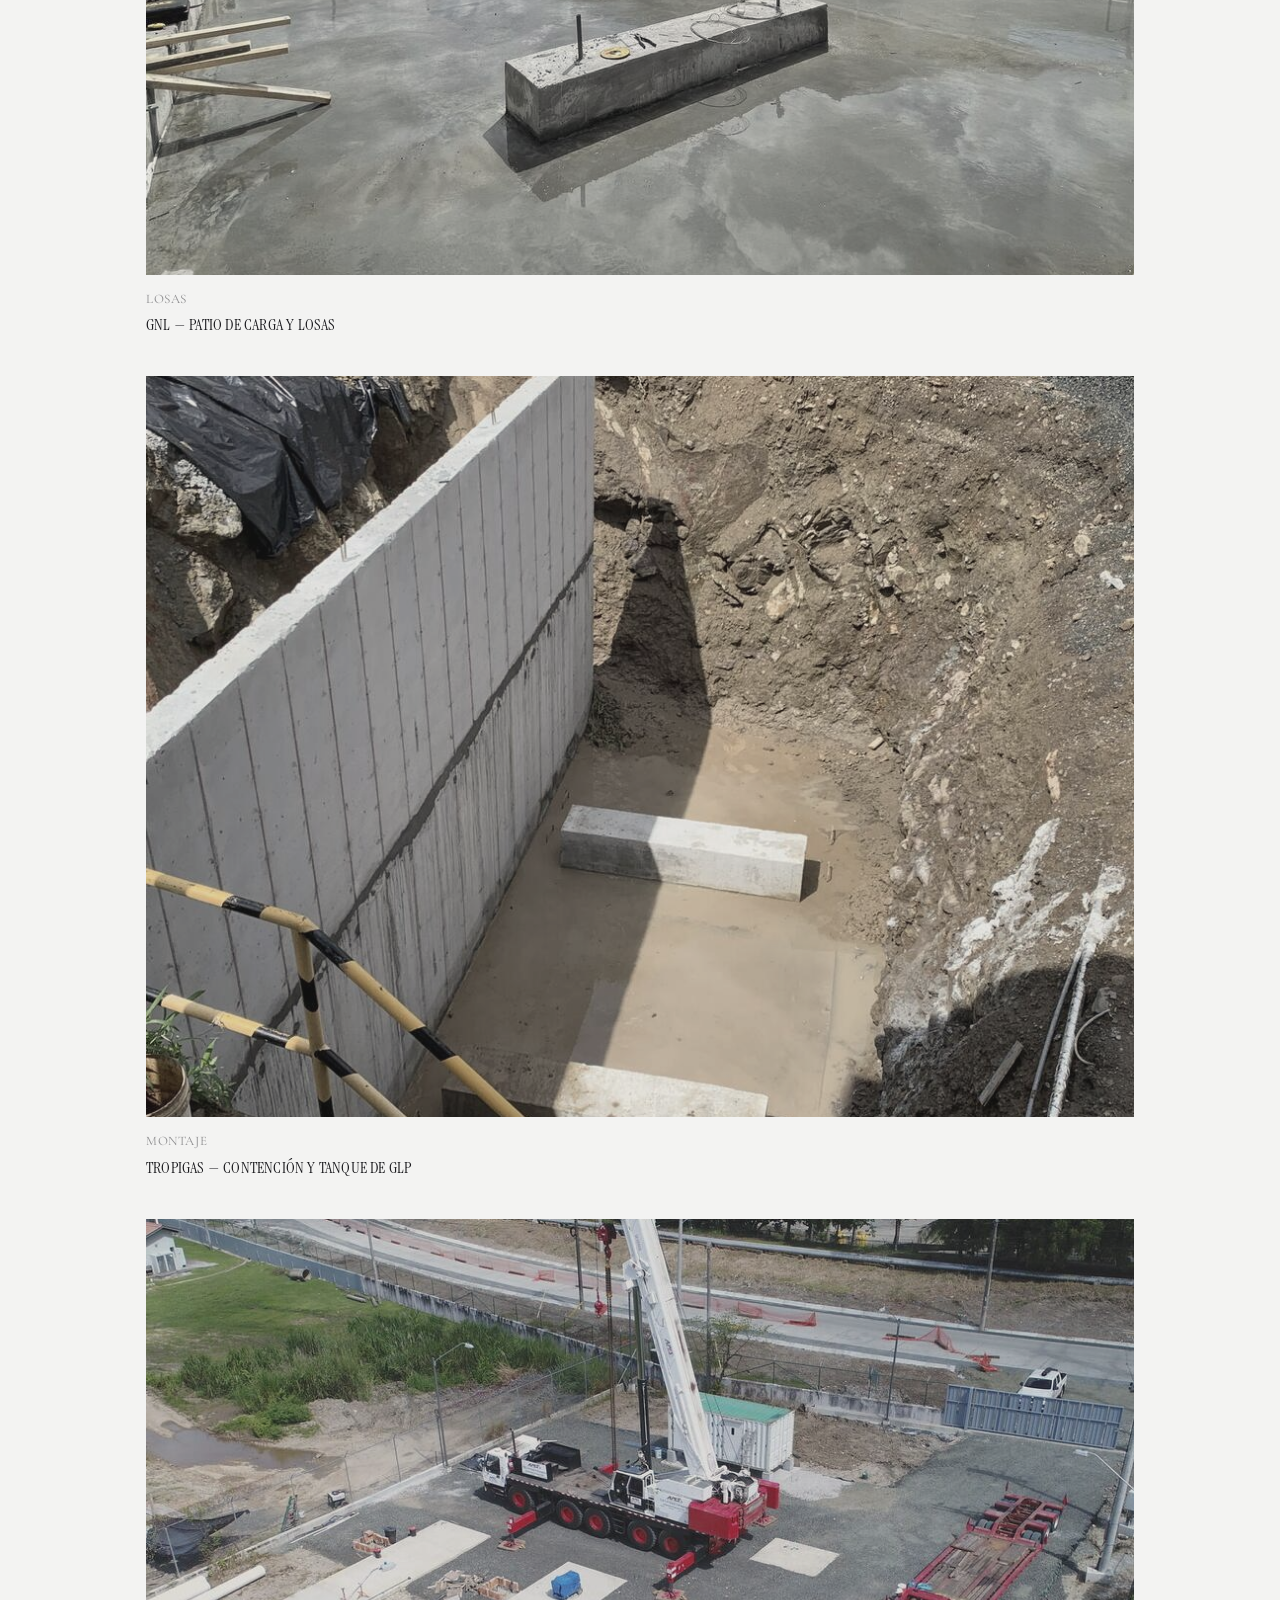
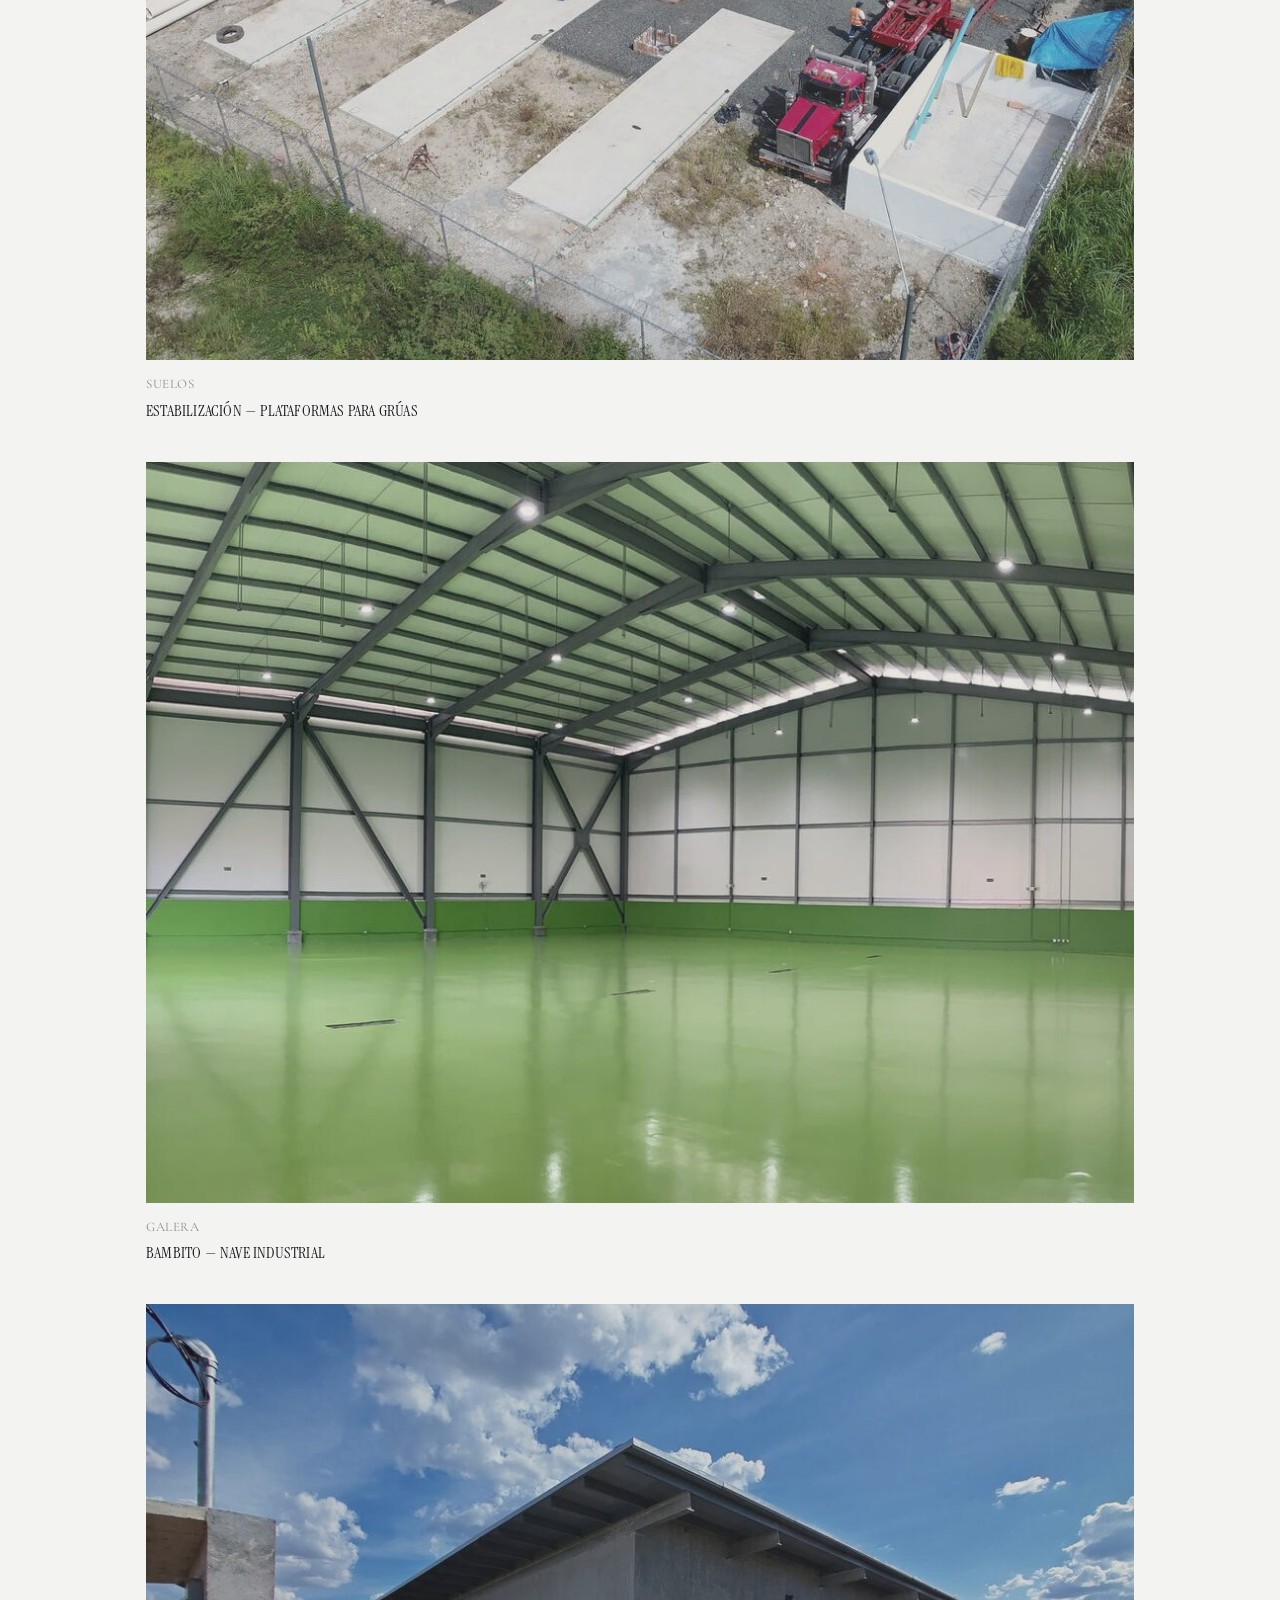
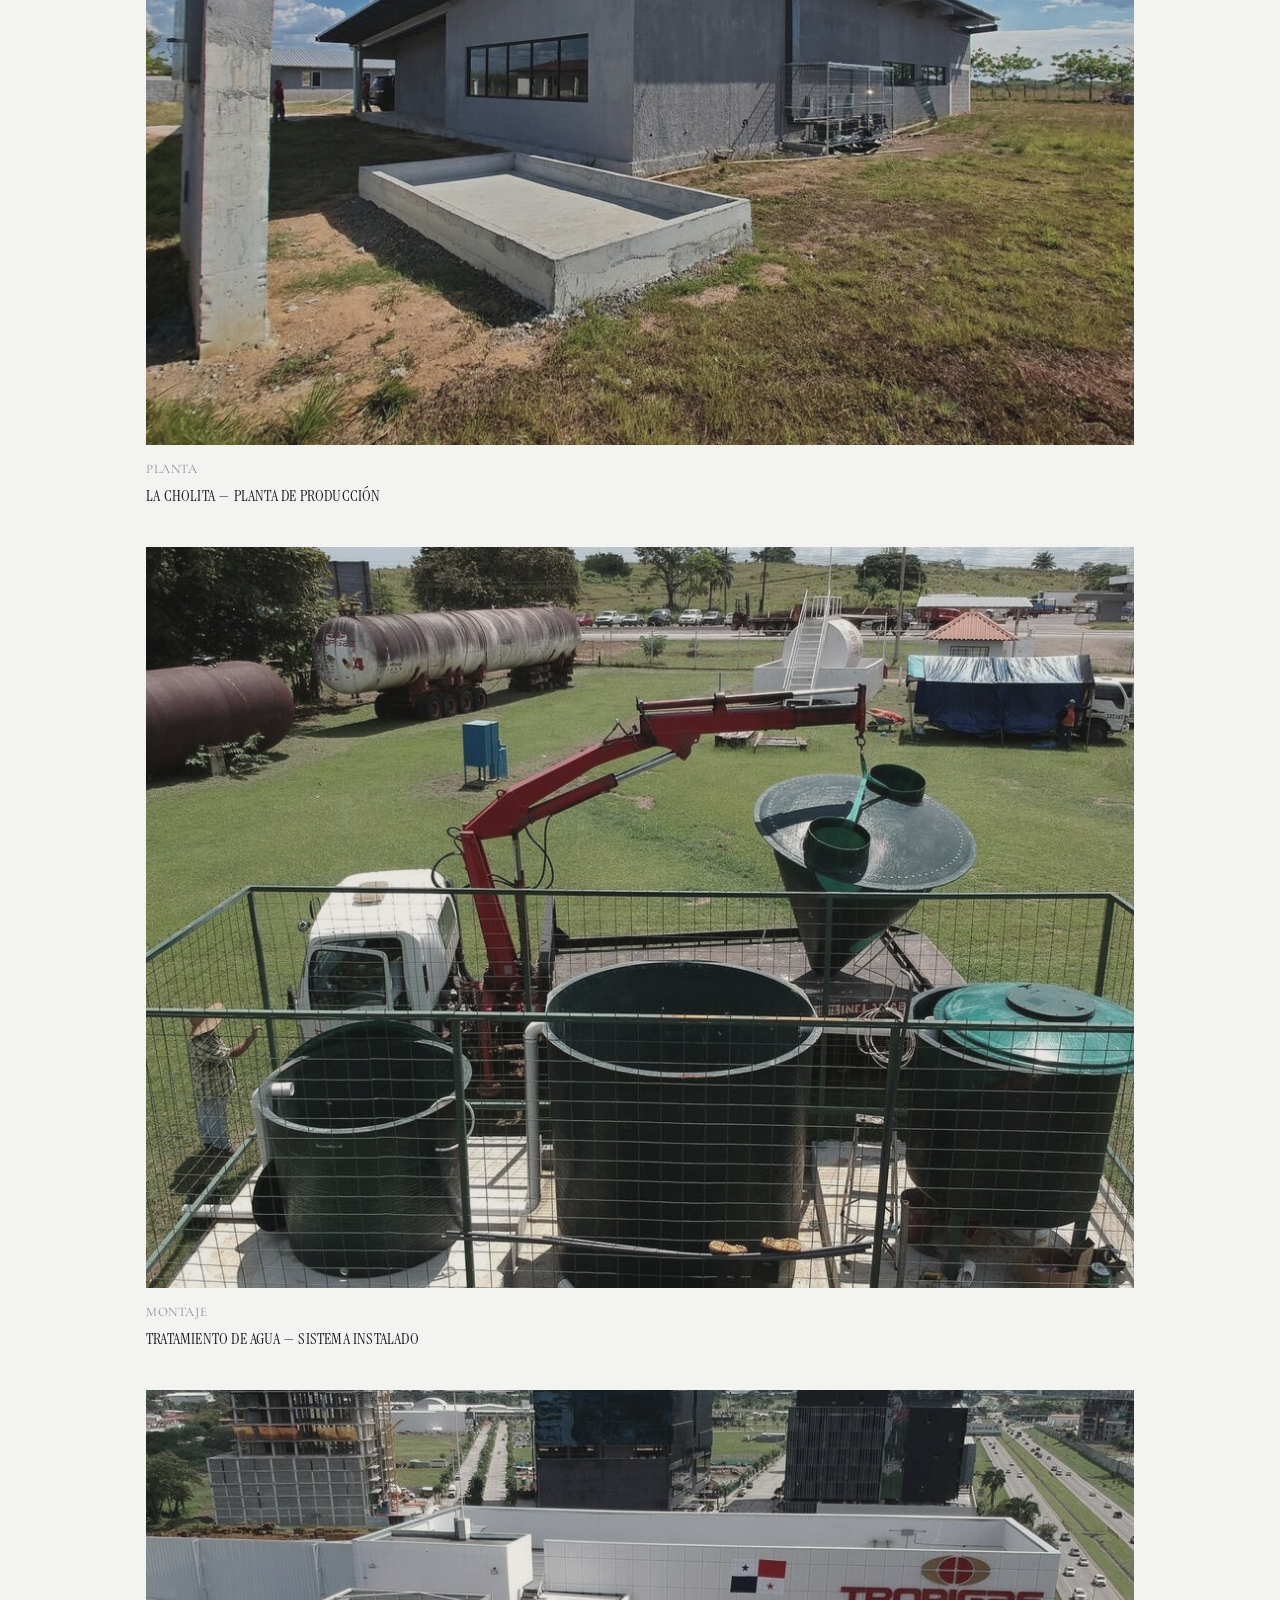
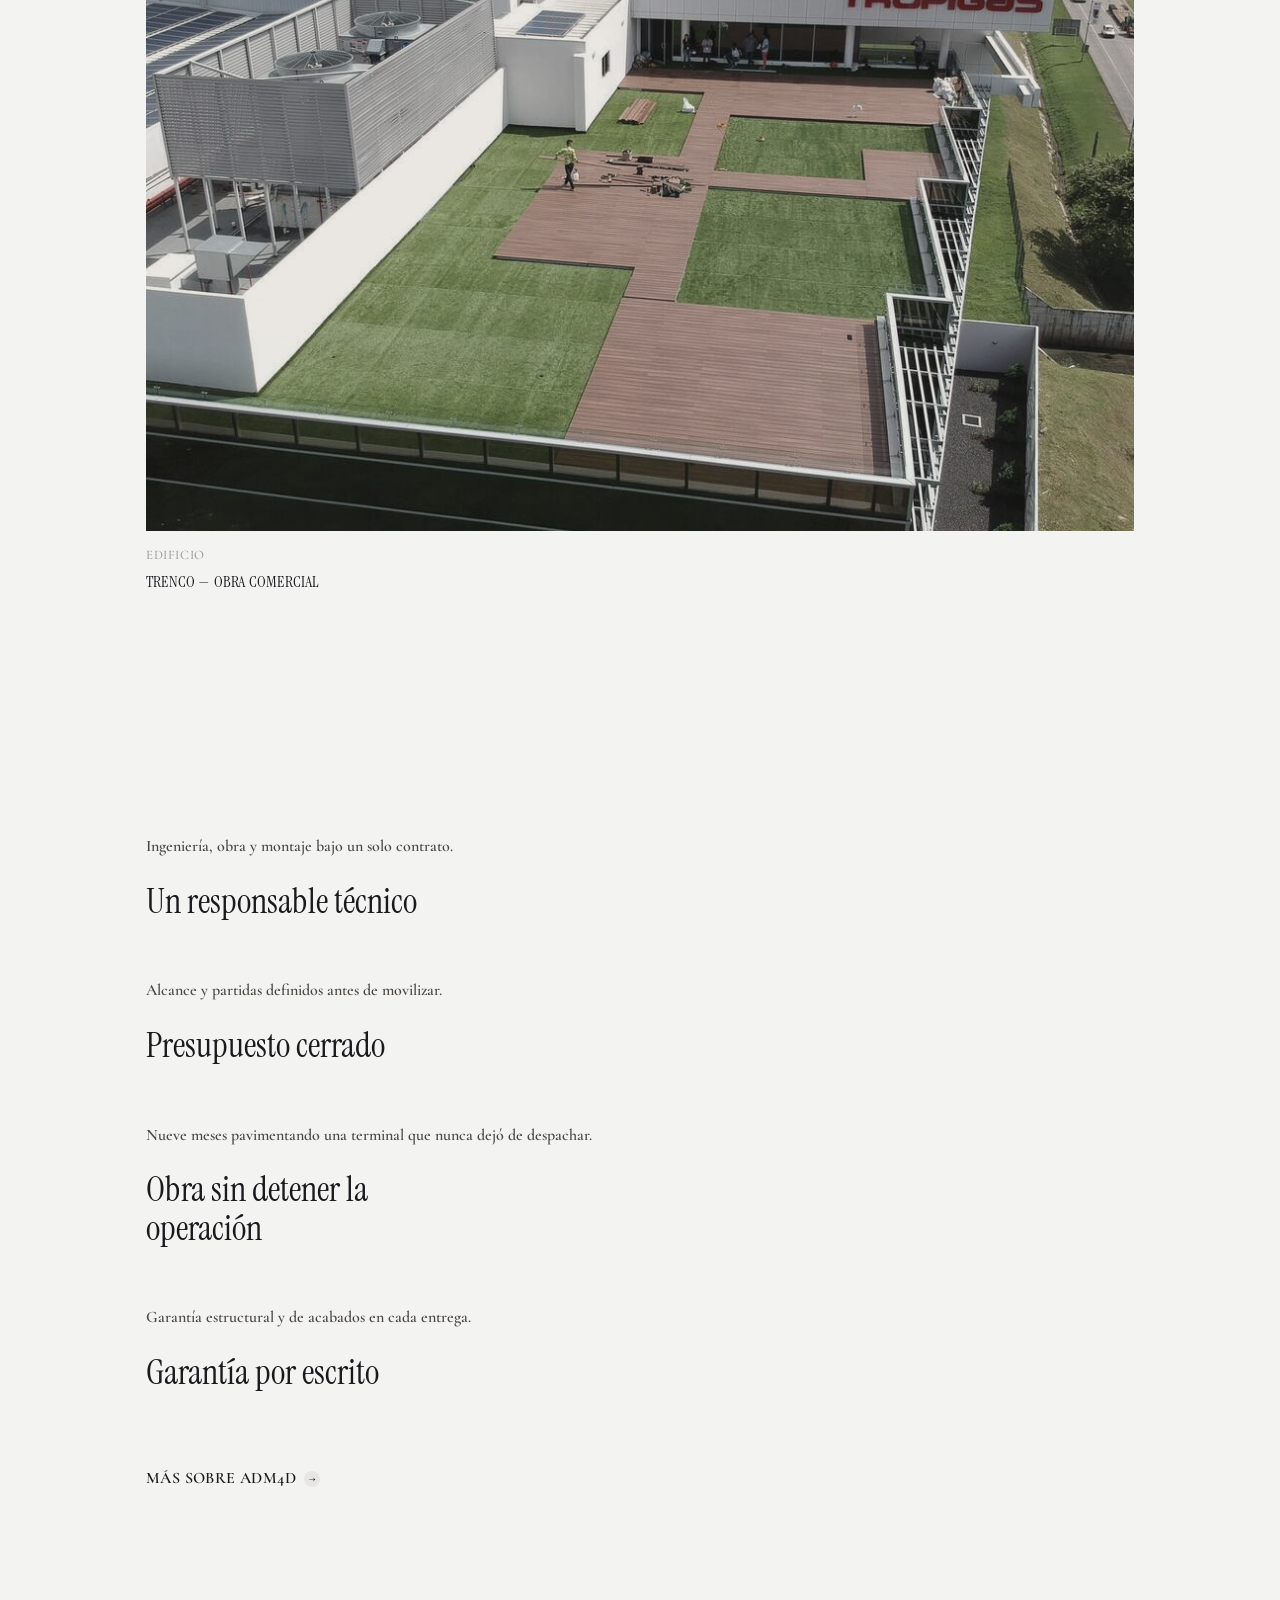
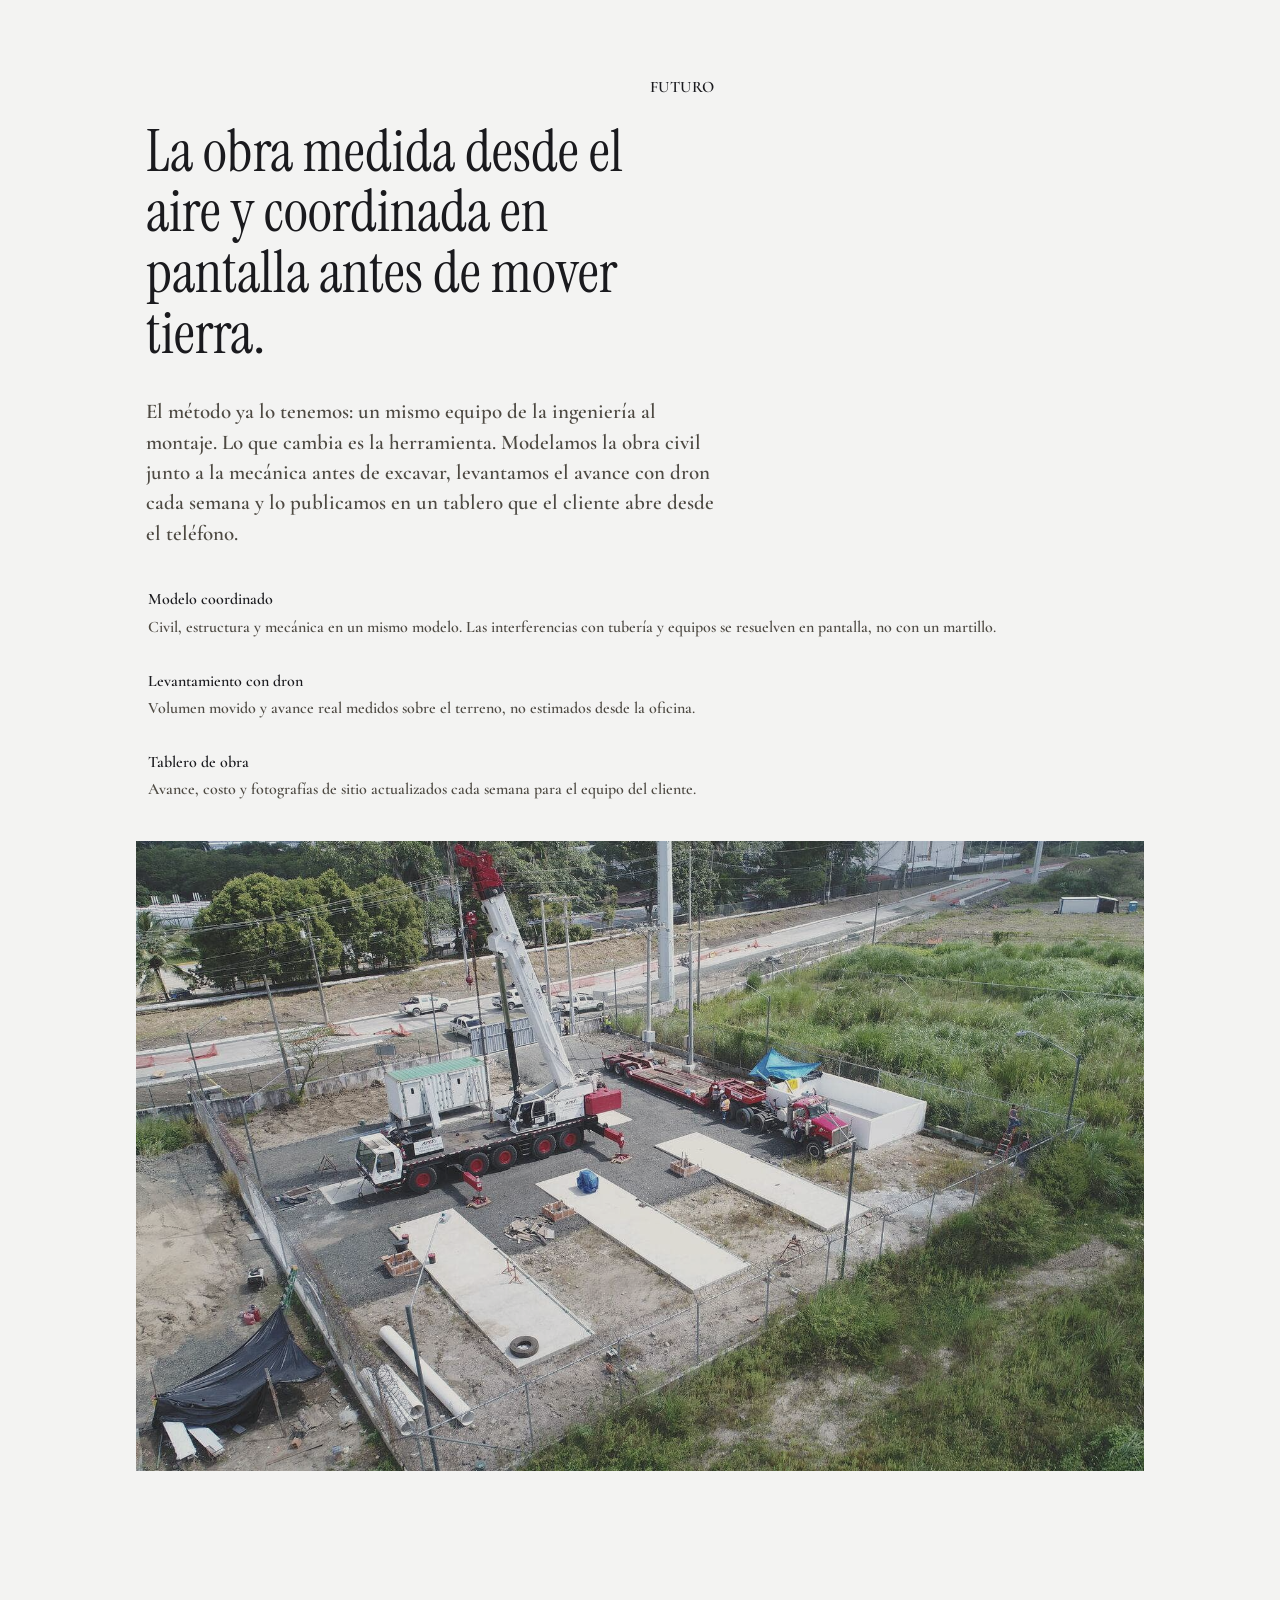
==== commit 54c6c6fd: "Add files via upload" ====
--- a/index.html
+++ b/index.html
@@ -52,11 +52,11 @@
       <div class="cell"><svg viewBox="0 0 260 260" preserveAspectRatio="none"><path d="M0 0h130a130 130 0 0 1 0 260H0z"/></svg></div>
     </div>
     <div class="grid photos">
-      <div class="cell"><div class="img" style="background-image:url('assets/img/hero-01.jpg')"></div></div>
+      <div class="cell"><div class="img" style="background-image:url('assets/img/hero-05.jpg')"></div></div>
       <div class="cell"><div class="img" style="background-image:url('assets/img/hero-03.jpg')"></div><h1 class="sr">ADM4D — Obra civil industrial en Panamá</h1></div>
       <div class="cell"><div class="img" style="background-image:url('assets/img/hero-02.jpg')"></div></div>
       <div class="cell"><div class="img" style="background-image:url('assets/img/hero-04.jpg')"></div></div>
-      <div class="cell"><div class="img" style="background-image:url('assets/img/hero-05.jpg')"></div><a class="cta" href="#contacto">Agendar visita técnica <span aria-hidden="true">→</span></a></div>
+      <div class="cell"><div class="img" style="background-image:url('assets/img/hero-01.jpg')"></div><a class="cta" href="#contacto">Agendar visita técnica <span aria-hidden="true">→</span></a></div>
     </div>
   </header>
 
@@ -90,11 +90,6 @@
       <a class="proj" href="proyectos/#tratamiento-de-agua"><div class="img" style="background-image:url('assets/img/proy-tratamiento-agua.jpg')"></div><p class="cap"><span class="y">Montaje</span><span>Tratamiento de agua — sistema instalado</span></p></a>
       <a class="proj" href="proyectos/#trenco"><div class="img" style="background-image:url('assets/img/proy-trenco.jpg')"></div><p class="cap"><span class="y">Edificio</span><span>Trenco — obra comercial</span></p></a>
     </div>
-  </section>
-
-  <section class="band" aria-label="Valores">
-    <div class="bg" style="background-image:url('assets/img/banda-valores.jpg')"></div>
-    <div class="grid"><i style="grid-column:1"></i><i style="grid-column:2"></i><i style="grid-column:3"></i><i style="grid-column:4"></i><i style="grid-column:5"></i><div class="frame"><div><small>ADM4D</small><p>Planta<br>Terminal<br>Galera</p></div></div></div>
   </section>
 
   <section class="values">
--- a/assets/css/style.css
+++ b/assets/css/style.css
@@ -266,3 +266,165 @@
 }
 
 @media (prefers-reduced-motion:reduce){*{transition:none!important}}
+
+/* ===== VISTA PRELIMINAR: sin líneas finas ===== */
+.rails{display:none}
+.nav{border-bottom:0}
+.sticky{border-bottom:0;box-shadow:0 1px 0 rgba(26,26,30,.06)}
+.band .grid>i{display:none}
+.future .wide::before,.future .wide::after,.future .wide i{display:none}
+.values .v{border-top:0;padding-top:0;margin-top:8px}
+.future .facts p+p{border-top:0;padding-top:0;margin-top:32px}
+.cal{border-top:0;margin-top:4px}
+@media (max-width:760px){
+  .services .svc{border-top:0;padding-top:0;margin-top:40px}
+  .navmenu a{border-bottom:0;padding:10px 0}
+}
+
+
+/* ===== COLUMNA FIJA: layout móvil en todos los anchos ===== */
+
+  .nav .last{display:none}
+  :root{--cols:2;--gap:56px;--t52:clamp(30px,7.6vw,40px);--t32:26px;--t18:17px}
+  html,body{overflow-x:hidden}
+  .page{padding:0 6px}
+  .rails{inset:0 6px}
+
+  /* Nav: marca + botón menú; el resto se despliega */
+  .nav{display:flex;justify-content:space-between;height:52px;border-bottom:var(--rail)}
+  .sticky:not(.on){display:none}
+  .sticky.on{display:flex}
+  .sticky .menu{display:block}
+  .nav>*{padding:0 10px}
+  .nav ul{display:none}
+  .nav .cta{display:none}
+  .nav .menu{display:block;background:none;border:0;font:600 var(--t15) var(--sans);text-transform:uppercase;letter-spacing:.4px;padding:0 10px}
+  .navmenu{display:none;position:fixed;inset:52px 0 0;z-index:40;background:var(--canvas);padding:24px 16px;flex-direction:column;gap:4px}
+  .navmenu.on{display:flex}
+  .navmenu a{font:400 30px var(--serif);text-transform:uppercase;padding:14px 0;border-bottom:var(--rail)}
+  body.locked{overflow:hidden}
+
+  /* Hero: logo completo en 3+2, luego una foto grande */
+  .shapes{grid-template-columns:repeat(6,1fr)}
+  .shapes .cell,.shapes .cell:nth-child(n+5){aspect-ratio:1/1;display:block;grid-column:span 2}
+  .shapes .cell:nth-child(4){grid-column:2/4}
+  .shapes .cell:nth-child(5){grid-column:4/6}
+  .photos{grid-template-columns:1fr}
+  .photos .cell{height:62vh;min-height:360px;display:block}
+  .photos .cell:nth-child(n+2){display:none}
+  .photos .cell:nth-child(5){display:block;height:auto;min-height:0}
+  .photos .cell:nth-child(5) .img{display:none}
+  .photos .cell:nth-child(5) .cta{position:static;padding:20px 16px;font-size:16px}
+
+  /* Secciones: una sola columna, respiración uniforme */
+  .section{padding:var(--gap) 0}
+  .section .label{margin-bottom:24px;padding:0 10px}
+  .section h2,.section .lead{grid-column:1/-1!important;padding:0 10px;max-width:none}
+  .grid>*{padding-left:10px;padding-right:10px}
+
+  /* Servicios: apilados, foto ancha */
+  .services{margin-top:40px}
+  .services .svc{grid-column:1/-1!important;border-top:var(--rail);padding-top:24px;margin-top:24px}
+  .svc .n{margin-bottom:8px}
+  .svc .t{min-height:0;margin-bottom:20px}
+  .svc .img,.svc:nth-child(odd) .img,.svc:nth-child(even) .img{width:100%;aspect-ratio:16/10;margin-bottom:20px}
+  .svc p{max-width:none}
+  .more{grid-column:1/-1!important;margin-top:40px}
+
+  /* Proyectos: apilados con foto grande */
+  .proj{grid-column:1/-1!important;margin-bottom:40px}
+  .proj .img{aspect-ratio:4/3;margin-bottom:16px}
+  .proj .cap{font-size:16px}
+
+  /* Banda de valores */
+  .band,.band .grid{min-height:0}
+  .band .frame{grid-column:1/-1;margin:48px 10px;aspect-ratio:1/1.1}
+  .band .frame::before{inset:8% 10%}
+  .values .v{grid-column:1/-1!important;padding:20px 10px 32px}
+  .values .v small{margin-bottom:24px;max-width:none}
+  .values .v h3{max-width:none}
+
+  /* Futuro */
+  .future .lead,.future .facts{grid-column:1/-1!important;margin-top:32px}
+  .future .facts{margin-top:40px}
+  .future .wide{grid-column:1/-1!important;margin:40px 0 0;aspect-ratio:16/10}
+
+  /* Nosotros + calendario */
+  .about .lead{margin-top:24px}
+  .card{grid-column:1/-1!important;margin:40px 0 0;padding:20px 16px}
+  .card h3{margin-bottom:16px}
+  .cal .days button{padding:12px 0;font-size:16px}
+  .slots{grid-template-columns:repeat(2,1fr)}
+  .slots button{padding:14px 0;font-size:15px}
+  .book{grid-template-columns:1fr}
+  .book input{padding:14px 0;font-size:16px}
+  .book .go{padding:18px 16px}
+
+
+  /* zonas táctiles mínimas 44px */
+  .more{padding-top:14px;padding-bottom:14px;min-height:44px;align-items:center}
+  .cal .mh button{width:44px;height:44px;font-size:18px}
+  footer .links a{display:block;padding:14px 0}
+  footer .links li+li{margin-top:0}
+  footer .meta a{padding:14px 10px}
+  .values .more{margin-top:32px}
+
+  /* Footer */
+  footer{padding-top:var(--gap)}
+  footer .brand,footer .links,footer .mark,footer .meta,footer .copy{grid-column:1/-1!important}
+  footer .links{margin-top:24px}
+  footer .links li+li{margin-top:14px}
+  footer .mark{margin-top:48px;grid-template-columns:repeat(3,1fr)}
+  footer .meta{grid-template-columns:1fr 1fr;margin-top:32px}
+  footer .copy{padding-bottom:24px}
+
+
+  .services .svc{border-top:0;padding-top:0;margin-top:40px}
+  .navmenu a{border-bottom:0;padding:10px 0}
+
+
+/* contenedor: misma proporción de celular en cualquier pantalla */
+body{display:flow-root}
+.page{max-width:720px;margin:0 auto}
+.navmenu{inset:52px auto 0 50%;width:min(100%,720px);transform:translateX(-50%)}
+.photos .cell{height:min(62vh,460px)}
+/* nav en columna: marca + botón menú (como en celular) */
+.nav>*{display:none}
+.nav .brand{display:flex}
+.nav .menu{display:block}
+.nav:not(:has(.menu)) .last{display:flex}
+
+/* ===== la columna crece con la pantalla ===== */
+@media (min-width:700px){
+  :root{--gap:72px;--t52:46px;--t32:30px;--t18:19px;--t16:17px}
+  .page{max-width:860px}
+  .navmenu{width:min(100%,860px)}
+  .photos .cell{height:min(66vh,520px)}
+}
+@media (min-width:1100px){
+  :root{--gap:88px;--t52:58px;--t32:35px;--t18:21px;--t16:18px;--t15:16px}
+  .page{max-width:1020px}
+  .navmenu{width:min(100%,1020px)}
+  .photos .cell{height:min(72vh,640px)}
+  .nav{height:64px}
+}
+
+/* aire entre el logo y la primera imagen */
+.hero .shapes{margin-bottom:clamp(18px,3.2vw,44px)}
+
+/* sin banda: los valores necesitan su propio aire arriba */
+.values{padding-top:var(--gap)}
+
+/* banda de valores retirada */
+.band{display:none}
+
+/* pie: enlaces en una sola línea horizontal */
+footer .meta{display:flex;flex-wrap:nowrap;align-items:center;justify-content:space-between;gap:12px;grid-template-columns:none;margin-top:40px}
+footer .meta a{grid-column:auto!important;padding:12px 0;white-space:nowrap;font-size:clamp(11px,2.9vw,var(--t15))}
+footer .copy{text-align:center;padding-top:16px;font-size:clamp(11px,2.9vw,var(--t15))}
+
+/* medida de lectura en pantallas grandes */
+@media (min-width:700px){
+  .section h2,.values .v h3{max-width:20ch}
+  .future .lead,.about .lead,.svc p,.values .v small{max-width:60ch}
+}
